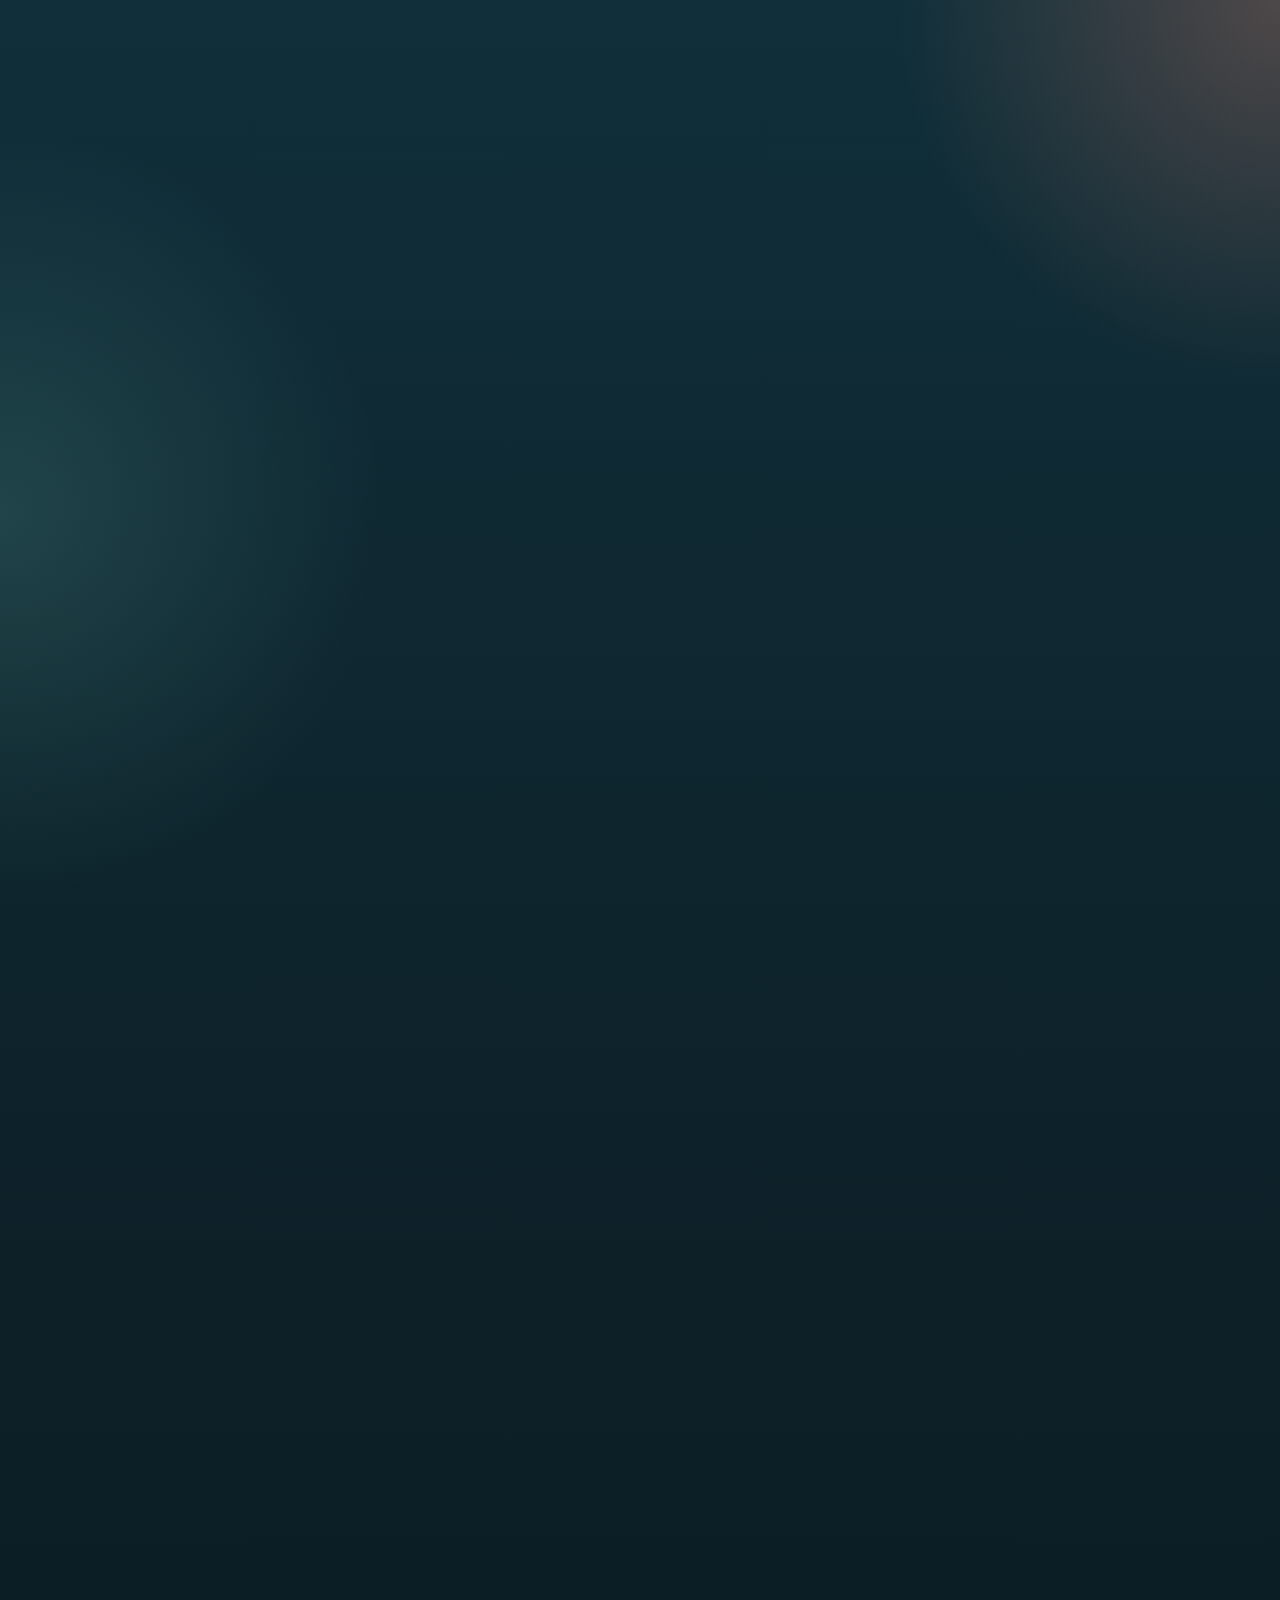
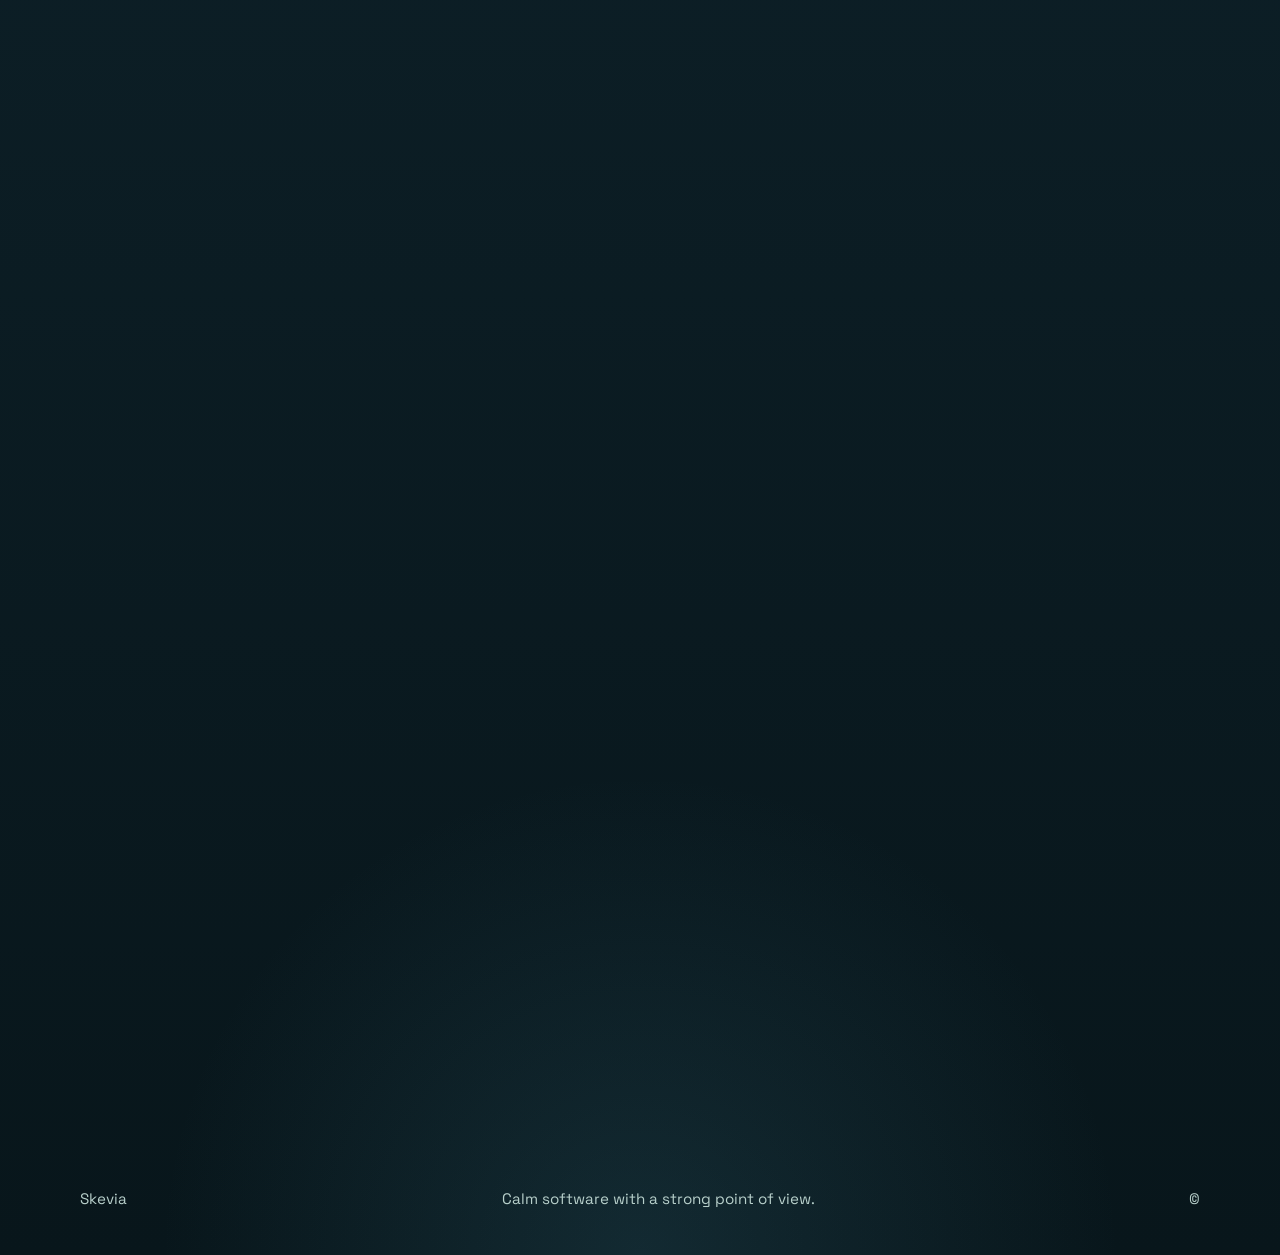
==== index.html @ 54e12106 "Add Nexus Shop section and under construction banner" ====
<!DOCTYPE html>
<html lang="en">
  <head>
    <meta charset="UTF-8" />
    <meta name="viewport" content="width=device-width, initial-scale=1.0" />
    <meta
      name="description"
      content="Skevia is building a calm, clear software family with a stronger editorial point of view."
    />
    <meta name="theme-color" content="#0f2a34" />
    <title>Skevia | Calm software with a strong point of view</title>
    <link rel="preconnect" href="https://fonts.googleapis.com" />
    <link rel="preconnect" href="https://fonts.gstatic.com" crossorigin />
    <link
      href="https://fonts.googleapis.com/css2?family=Fraunces:opsz,wght@9..144,500;9..144,700&family=IBM+Plex+Mono:wght@400;500;600&family=Space+Grotesk:wght@400;500;700&display=swap"
      rel="stylesheet"
    />
    <link rel="icon" href="company_logo.png" />
    <link rel="stylesheet" href="styles.css" />
  </head>
  <body>
    <main id="top">
      <section class="hero reveal">
        <div class="hero-copy">
          <p class="eyebrow">Clear tools. Memorable identity.</p>
          <h1>Less noise. More signal. Better software.</h1>
          <p class="hero-lead">
            Skevia is a compact family of products designed to feel calm,
            legible, and genuinely useful from the first minute.
          </p>

          <div class="hero-actions">
            <a class="button button-primary" href="#products"
              >Explore products</a
            >
            <a class="button button-secondary" href="#approach"
              >See the approach</a
            >
          </div>
        </div>

        <div class="hero-mark reveal" aria-hidden="true">
          <div class="under-construction-banner">
            <span class="construction-icon">⚠️</span>
            <p>Website Under Construction</p>
          </div>
          <div class="hero-tank">
            <img class="hero-tank-image" src="Fish Tank.jpg" alt="Aquarium tank" />
            <div class="tank-overlay">
              <span class="tank-bubble bubble-1"></span>
              <span class="tank-bubble bubble-2"></span>
              <span class="tank-bubble bubble-3"></span>
              <span class="tank-bubble bubble-4"></span>
              <span class="tank-bubble bubble-5"></span>
              <span class="tank-bubble bubble-6"></span>
              <span class="plant-sway plant-left"></span>
              <span class="plant-sway plant-right"></span>
            </div>
            <img class="hero-logo" src="company_logo-cutout.png" alt="Axolotl logo" />
          </div>
        </div>
      </section>

      <section class="section reveal" id="products">
        <div class="section-heading">
          <p class="eyebrow">Product family</p>
          <h2>Three products, presented simply.</h2>
          <p>
            Each one has a tight role inside the same system: help people work
            with less friction and more confidence.
          </p>
        </div>

        <div class="product-grid">
          <article class="product-card">
            <h3>Skevia Studios</h3>
            <p>
              Focused digital spaces for creative work, planning, and
              day-to-day momentum.
            </p>
          </article>

          <article class="product-card">
            <h3>Veks AI</h3>
            <p>
              An AI layer meant to feel useful, readable, and close to real
              workflows.
            </p>
          </article>

          <article class="product-card">
            <h3>Skevia Vault</h3>
            <p>
              A cleaner privacy and performance layer for the computer you
              already use.
            </p>
          </article>
        </div>
      </section>

      <section class="section reveal" id="nexus-shop">
        <div class="section-heading">
          <p class="eyebrow">Latest addition</p>
          <h2>Nexus Shop</h2>
          <p>
            The centralized marketplace and expansion hub for the entire Skevia ecosystem.
          </p>
        </div>

        <div class="nexus-shop-content">
          <div class="nexus-description">
            <p>
              The Nexus Shop provides users with a flexible, à la carte approach to software enhancement, offering a massive library of custom mods, AI plugins, and workspace templates. For users who haven't yet adopted the full Skevia Vault or Skevia Studios platforms, the Nexus Shop serves as the perfect entry point—allowing them to purchase individual, high-impact modifications to upgrade their existing operating systems or applications.
            </p>
            <p>
              Whether you are looking for a standalone system tweak to block background telemetry, a specialized Veks AI plugin designed to parse and organize lecture slides for open-note exams, or a pre-configured Studios workspace built specifically to track materials and manage blueprints for physical builds like sheds and retaining walls, the Nexus Shop has a tailored solution. By offering both official Skevia products and community-developed tools, the Nexus Shop empowers users to customize their digital environments exactly to their liking while fostering a thriving, creator-driven economy.
            </p>
          </div>

          <div class="nexus-features">
            <h3>Key Features</h3>
            <ul class="features-list">
              <li>
                <strong>Standalone Capabilities:</strong> Purchase and run individual system mods without needing the full Skevia Vault suite.
              </li>
              <li>
                <strong>Specialized Workspaces:</strong> Instantly download pre-configured, industry-specific templates for Skevia Studios to skip the setup phase.
              </li>
              <li>
                <strong>Veks AI Plugins:</strong> Expand your AI's capabilities with specialized data sets and tools targeted at specific tasks, from code auditing to material cost estimation.
              </li>
              <li>
                <strong>Creator Economy:</strong> A trusted, centralized platform where third-party developers and users can build, share, and monetize their own custom Skevia modifications.
              </li>
              <li>
                <strong>Seamless Integration:</strong> Every mod is guaranteed to work flawlessly across the broader Skevia ecosystem.
              </li>
            </ul>
          </div>
        </div>
      </section>

      <section class="section reveal" id="approach">
        <div class="approach-panel">
          <div>
            <p class="eyebrow">Approach</p>
            <h2>Built to feel calm at a glance.</h2>
            <p class="approach-lead">
              Skevia is aiming for software that reads clearly, looks
              intentional, and respects the person using it.
            </p>
          </div>

          <div class="principle-grid">
            <article class="principle-card">
              <h3>Readable first</h3>
              <p>
                Language, layout, and hierarchy should make sense before anyone
                has to learn a system.
              </p>
            </article>

            <article class="principle-card">
              <h3>Focused spaces</h3>
              <p>
                Each product should feel like a deliberate environment, not a
                generic dashboard.
              </p>
            </article>

            <article class="principle-card">
              <h3>Private by default</h3>
              <p>
                Trust, clarity, and control belong in the experience from the
                beginning.
              </p>
            </article>
          </div>
        </div>
      </section>
    </main>

    <footer class="site-footer">
      <p>Skevia</p>
      <p>Calm software with a strong point of view.</p>
      <p>&copy; <span data-year></span></p>
    </footer>

    <script src="script.js"></script>
  </body>
</html>
---- styles.css ----
:root {
  --bg: #0d2028;
  --surface: rgba(14, 40, 49, 0.78);
  --surface-strong: rgba(19, 52, 62, 0.96);
  --ink: #eef6f3;
  --muted: #b8d0cb;
  --accent: #ff8e72;
  --accent-deep: #e4634a;
  --moss: #7ad1bf;
  --line: rgba(189, 231, 224, 0.16);
  --shadow: 0 30px 70px rgba(3, 13, 17, 0.34);
  --display: "Fraunces", serif;
  --body: "Space Grotesk", sans-serif;
  --mono: "IBM Plex Mono", monospace;
  --radius-lg: 2rem;
  --radius-md: 1.5rem;
  --max-width: 1120px;
}

*,
*::before,
*::after {
  box-sizing: border-box;
}

html {
  scroll-behavior: smooth;
}

section[id] {
  scroll-margin-top: 7rem;
}

body {
  margin: 0;
  min-height: 100vh;
  color: var(--ink);
  font-family: var(--body);
  background:
    radial-gradient(circle at top right, rgba(255, 142, 114, 0.26), transparent 24rem),
    radial-gradient(circle at left 18%, rgba(122, 209, 191, 0.16), transparent 24rem),
    radial-gradient(circle at bottom, rgba(68, 133, 154, 0.18), transparent 30rem),
    linear-gradient(180deg, #102f3a 0%, var(--bg) 44%, #08161b 100%);
  overflow-x: hidden;
}

a {
  color: inherit;
  text-decoration: none;
}

img {
  display: block;
  max-width: 100%;
}

button,
input,
textarea,
select {
  font: inherit;
}

:focus-visible {
  outline: 2px solid var(--accent);
  outline-offset: 4px;
}

.hero,
.section,
.site-footer {
  width: min(calc(100% - 2rem), var(--max-width));
  margin-inline: auto;
}

.eyebrow {
  margin: 0 0 0.9rem;
  color: var(--accent-deep);
  font-family: var(--mono);
  font-size: 0.72rem;
  letter-spacing: 0.18em;
  text-transform: uppercase;
}

.button,
.product-card,
.principle-card {
  transition:
    transform 180ms ease,
    border-color 180ms ease,
    background-color 180ms ease,
    box-shadow 180ms ease,
    color 180ms ease;
}

.button {
  display: inline-flex;
  align-items: center;
  justify-content: center;
  min-height: 3rem;
  padding: 0.85rem 1.2rem;
  border-radius: 999px;
  border: 1px solid var(--line);
  font-weight: 700;
}

.button:hover,
.button:focus-visible,
.product-card:hover,
.product-card:focus-within,
.principle-card:hover,
.principle-card:focus-within {
  transform: translateY(-2px);
}

.button-primary {
  color: #fff6f2;
  border-color: transparent;
  background: linear-gradient(135deg, var(--accent), var(--accent-deep));
  box-shadow: 0 18px 38px rgba(228, 99, 74, 0.28);
}

.button-secondary {
  background: rgba(11, 29, 36, 0.5);
  color: var(--ink);
}

.hero {
  display: grid;
  grid-template-columns: minmax(0, 0.85fr) minmax(360px, 1.15fr);
  gap: 2rem;
  align-items: center;
  padding: 3.2rem 0 2.2rem;
}

.hero-copy h1,
.section-heading h2,
.approach-panel h2 {
  margin: 0;
  font-family: var(--display);
  font-weight: 700;
  line-height: 0.95;
  letter-spacing: -0.04em;
  text-wrap: balance;
}

.hero-copy h1 {
  max-width: 8ch;
  font-size: clamp(4.1rem, 11vw, 7.6rem);
}

.hero-lead,
.section-heading p,
.product-card p,
.principle-card p,
.approach-lead {
  margin: 1rem 0 0;
  color: var(--muted);
  line-height: 1.7;
}

.hero-actions {
  display: flex;
  flex-wrap: wrap;
  gap: 0.8rem;
  margin-top: 1.8rem;
}

.product-card,
.approach-panel,
.principle-card {
  position: relative;
  overflow: hidden;
  border: 1px solid rgba(189, 231, 224, 0.16);
  border-radius: var(--radius-lg);
  box-shadow: var(--shadow);
  backdrop-filter: blur(16px);
}

.hero-mark {
  position: relative;
  display: grid;
  place-items: center;
  min-height: 43rem;
  padding: 1rem 0.5rem;
}

.under-construction-banner {
  position: absolute;
  top: 1.5rem;
  left: 50%;
  transform: translateX(-50%);
  z-index: 10;
  display: flex;
  align-items: center;
  gap: 0.8rem;
  padding: 1rem 1.5rem;
  background: linear-gradient(135deg, rgba(255, 142, 114, 0.95), rgba(228, 99, 74, 0.95));
  border-radius: 999px;
  box-shadow: 0 8px 32px rgba(228, 99, 74, 0.4);
  border: 1px solid rgba(255, 200, 150, 0.4);
}

.construction-icon {
  font-size: 1.4rem;
  animation: pulse-bounce 2s ease-in-out infinite;
}

.under-construction-banner p {
  margin: 0;
  font-family: var(--display);
  font-size: 1rem;
  font-weight: 700;
  color: #fff6f2;
  letter-spacing: 0.02em;
}

@keyframes pulse-bounce {
  0%, 100% { transform: scale(1); }
  50% { transform: scale(1.1); }
}

.hero-mark::before {
  content: "";
  position: absolute;
  inset: 10% 10%;
  border-radius: 24%;
  background:
    radial-gradient(circle at 24% 24%, rgba(255, 171, 147, 0.24), transparent 20%),
    radial-gradient(circle at 74% 26%, rgba(122, 209, 191, 0.24), transparent 22%),
    radial-gradient(circle at 50% 74%, rgba(66, 141, 165, 0.2), transparent 30%);
  filter: blur(38px);
  opacity: 0.88;
}

.hero-tank {
  position: relative;
  isolation: isolate;
  width: min(100%, 38rem);
  aspect-ratio: 1;
  border-radius: 2.8rem;
  border: 1px solid rgba(255, 255, 255, 0.12);
  background: linear-gradient(180deg, rgba(255, 255, 255, 0.03), rgba(255, 255, 255, 0.005));
  box-shadow:
    inset 0 0 0 1px rgba(255, 255, 255, 0.08),
    inset 0 20px 28px rgba(255, 255, 255, 0.03),
    0 30px 76px rgba(0, 0, 0, 0.24);
  overflow: hidden;
}

.hero-tank::before {
  content: "";
  position: absolute;
  inset: 0.6rem;
  border-radius: 2.15rem;
  background: rgba(255, 255, 255, 0.045);
  box-shadow: inset 0 0 0 1px rgba(255, 255, 255, 0.08);
  z-index: 0;
}

.hero-tank::after {
  content: "";
  position: absolute;
  inset: 0;
  border-radius: inherit;
  background:
    linear-gradient(
      108deg,
      rgba(255, 255, 255, 0.12) 0%,
      rgba(255, 255, 255, 0.03) 7%,
      transparent 16%,
      transparent 66%,
      rgba(255, 255, 255, 0.03) 78%,
      transparent 88%
    );
  pointer-events: none;
  mix-blend-mode: screen;
  opacity: 0.45;
  z-index: 8;
}

.hero-tank-image {
  position: absolute;
  top: -8%;
  left: 0;
  width: 100%;
  height: 116%;
  object-fit: cover;
  object-position: center 20%;
  clip-path: inset(6% 0 6% 0);
  display: block;
  z-index: 1;
}

.tank-overlay {
  position: absolute;
  inset: 0;
  pointer-events: none;
  z-index: 2;
}

.tank-bubble {
  position: absolute;
  width: 0.64rem;
  aspect-ratio: 1;
  border-radius: 50%;
  background: rgba(255, 255, 255, 0.8);
  box-shadow: 0 0 14px rgba(255, 255, 255, 0.22);
  opacity: 0.9;
  filter: blur(0.35px);
  animation: bubble-rise var(--bubble-duration, 7.4s) linear infinite;
  animation-delay: var(--bubble-delay, 0s);
}

.tank-bubble::after {
  content: "";
  position: absolute;
  inset: 22%;
  border-radius: 50%;
  background: rgba(255, 255, 255, 0.6);
}

.bubble-1 { left: 12%; bottom: 18%; --bubble-duration: 8.1s; --bubble-delay: 0s; --bubble-drift: 0.9rem; }
.bubble-2 { left: 26%; bottom: 13%; --bubble-duration: 7.1s; --bubble-delay: 1.3s; --bubble-drift: -0.8rem; }
.bubble-3 { left: 42%; bottom: 17%; --bubble-duration: 6.4s; --bubble-delay: 2.1s; --bubble-drift: 0.7rem; }
.bubble-4 { left: 58%; bottom: 15%; --bubble-duration: 8.4s; --bubble-delay: 0.8s; --bubble-drift: -1rem; }
.bubble-5 { left: 72%; bottom: 20%; --bubble-duration: 7.8s; --bubble-delay: 1.7s; --bubble-drift: 1.2rem; }
.bubble-6 { left: 84%; bottom: 14%; --bubble-duration: 6.9s; --bubble-delay: 2.9s; --bubble-drift: -0.9rem; }

@keyframes bubble-rise {
  0% { transform: translate3d(0, 0, 0) scale(0.5); opacity: 0; }
  10% { opacity: 0.9; }
  80% { opacity: 0.9; }
  100% { transform: translate3d(var(--bubble-drift, 0.7rem), -18rem, 0) scale(1); opacity: 0; }
}

.plant-sway {
  position: absolute;
  bottom: 8%;
  width: 20%;
  height: 42%;
  background: radial-gradient(circle at 50% 12%, rgba(255,255,255,0.18), transparent 32%);
  filter: blur(8px);
  mix-blend-mode: screen;
  opacity: 0.24;
  animation: plant-sway 5.4s ease-in-out infinite alternate;
}

.plant-left { left: 6%; }
.plant-right { right: 8%; }

@keyframes plant-sway {
  0% { transform: translateX(0) scaleX(1); }
  50% { transform: translateX(0.35rem) scaleX(1.02); }
  100% { transform: translateX(-0.35rem) scaleX(0.98); }
}

.hero-logo {
  position: absolute;
  z-index: 5;
  left: 50%;
  top: 54%;
  width: clamp(11rem, 18vw, 16rem);
  aspect-ratio: 1;
  object-fit: contain;
  transform: translate(-50%, -50%) rotate(-5deg);
  filter:
    drop-shadow(0 18px 34px rgba(2, 12, 17, 0.46))
    drop-shadow(0 0 30px rgba(255, 142, 114, 0.16));
  animation: axolotl-float 6.8s ease-in-out infinite;
}

.tank-lid {
  position: absolute;
  top: 0.9rem;
  left: 3.2rem;
  right: 3.2rem;
  height: 1.5rem;
  border-radius: 1rem 1rem 0.7rem 0.7rem;
  background: linear-gradient(180deg, rgba(43, 76, 86, 0.98), rgba(18, 34, 43, 0.98));
  box-shadow:
    inset 0 1px 0 rgba(255, 255, 255, 0.08),
    0 10px 18px rgba(0, 0, 0, 0.24);
  z-index: 7;
}

.tank-lid::before {
  content: "";
  position: absolute;
  inset: 0.32rem 1.1rem;
  border-radius: 999px;
  background: repeating-linear-gradient(
    90deg,
    rgba(255, 255, 255, 0.06) 0 8px,
    transparent 8px 16px
  );
  opacity: 0.64;
}

.tank-lid::after {
  content: "";
  position: absolute;
  left: 50%;
  top: 0.34rem;
  width: 5rem;
  height: 0.34rem;
  transform: translateX(-50%);
  border-radius: 999px;
  background: rgba(172, 223, 233, 0.18);
}

.tank-lightbar {
  position: absolute;
  top: 3.35rem;
  left: 3.9rem;
  right: 3.9rem;
  height: 0.76rem;
  border-radius: 999px;
  background: linear-gradient(
    90deg,
    rgba(255, 255, 255, 0.22),
    rgba(229, 250, 252, 0.82),
    rgba(255, 255, 255, 0.22)
  );
  box-shadow:
    0 0 18px rgba(194, 243, 248, 0.24),
    0 0 42px rgba(130, 209, 224, 0.12);
  z-index: 6;
  animation: light-pulse 6s ease-in-out infinite;
}

.tank-water {
  position: absolute;
  inset: 4.7rem 1.2rem 1.2rem;
  border-radius: 1.9rem 1.9rem 2.2rem 2.2rem;
  background:
    linear-gradient(
      180deg,
      rgba(27, 84, 100, 0.82) 0%,
      rgba(13, 45, 55, 0.88) 45%,
      rgba(7, 22, 29, 0.97) 100%
    ),
    url('Fish Tank.jpg') no-repeat center/cover;
  border: 1px solid rgba(188, 238, 235, 0.14);
  box-shadow:
    inset 0 1px 0 rgba(255, 255, 255, 0.08),
    inset 0 -20px 40px rgba(3, 9, 12, 0.28);
  overflow: hidden;
  isolation: isolate;
}

.tank-water::before {
  content: "";
  position: absolute;
  inset: -16%;
  background:
    radial-gradient(circle at 25% 22%, rgba(255, 255, 255, 0.16), transparent 18%),
    radial-gradient(circle at 68% 24%, rgba(122, 209, 191, 0.14), transparent 22%),
    repeating-linear-gradient(
      115deg,
      transparent 0 22px,
      rgba(255, 255, 255, 0.06) 22px 30px,
      transparent 30px 56px
    );
  mix-blend-mode: screen;
  opacity: 0.28;
  animation: tank-caustics 15s linear infinite;
  z-index: 1;
}

.tank-water::after {
  content: "";
  position: absolute;
  inset: 0;
  background:
    linear-gradient(
      106deg,
      rgba(255, 255, 255, 0.18) 0 7%,
      transparent 12% 32%,
      rgba(255, 255, 255, 0.08) 37%,
      transparent 42% 100%
    ),
    linear-gradient(
      180deg,
      rgba(255, 255, 255, 0.12),
      transparent 14%,
      transparent 72%,
      rgba(255, 255, 255, 0.06)
    );
  pointer-events: none;
  z-index: 8;
}

.tank-surface {
  position: absolute;
  top: 2.55rem;
  left: 1.4rem;
  right: 1.4rem;
  height: 0.55rem;
  border-radius: 999px;
  background: linear-gradient(
    90deg,
    rgba(255, 255, 255, 0.18),
    rgba(218, 251, 255, 0.6),
    rgba(255, 255, 255, 0.18)
  );
  box-shadow: 0 0 14px rgba(173, 238, 245, 0.18);
  opacity: 0.92;
  z-index: 6;
  animation: surface-breathe 4.8s ease-in-out infinite;
}

.tank-filter {
  position: absolute;
  top: 1.55rem;
  right: 1.25rem;
  width: 1.6rem;
  height: 12rem;
  border-radius: 1rem;
  background: linear-gradient(180deg, rgba(44, 78, 88, 0.9), rgba(14, 28, 36, 0.95));
  box-shadow:
    inset 0 1px 0 rgba(255, 255, 255, 0.06),
    0 10px 24px rgba(2, 10, 14, 0.22);
  z-index: 4;
}

.tank-filter::before {
  content: "";
  position: absolute;
  top: 1rem;
  right: 1.24rem;
  width: 2.35rem;
  height: 0.5rem;
  border-radius: 999px;
  background: rgba(151, 229, 235, 0.16);
  box-shadow: 0 0 12px rgba(151, 229, 235, 0.12);
}

.tank-filter::after {
  content: "";
  position: absolute;
  bottom: 1.2rem;
  left: 50%;
  width: 0.44rem;
  height: 3.5rem;
  transform: translateX(-50%);
  border-radius: 999px;
  background: linear-gradient(180deg, rgba(61, 111, 122, 0.9), rgba(23, 50, 59, 0.95));
}

.tank-heater {
  position: absolute;
  top: 3rem;
  left: 1.35rem;
  width: 0.8rem;
  height: 10.4rem;
  border-radius: 999px;
  background: linear-gradient(180deg, rgba(84, 104, 114, 0.92), rgba(22, 37, 43, 0.96));
  box-shadow: inset 0 1px 0 rgba(255, 255, 255, 0.08);
  z-index: 4;
}

.tank-heater::before {
  content: "";
  position: absolute;
  top: 0.75rem;
  left: 50%;
  width: 0.28rem;
  height: 1rem;
  transform: translateX(-50%);
  border-radius: 999px;
  background: rgba(255, 118, 88, 0.9);
  box-shadow: 0 0 10px rgba(255, 118, 88, 0.45);
}

.tank-heater::after {
  content: "";
  position: absolute;
  top: -0.55rem;
  left: 50%;
  width: 1.4rem;
  height: 0.4rem;
  transform: translateX(-50%);
  border-radius: 999px;
  background: rgba(191, 235, 240, 0.16);
}

.tank-beam {
  position: absolute;
  top: -8%;
  bottom: 22%;
  width: 18%;
  background: linear-gradient(
    180deg,
    rgba(208, 247, 250, 0.28),
    rgba(120, 203, 221, 0.08) 42%,
    rgba(29, 95, 112, 0) 100%
  );
  transform: skewX(-18deg);
  filter: blur(1px);
  opacity: 0.24;
  z-index: 1;
  animation: beam-drift 10s ease-in-out infinite;
}

.tank-beam-1 {
  left: 7%;
  animation-duration: 11s;
}

.tank-beam-2 {
  left: 32%;
  width: 22%;
  animation-duration: 9.4s;
  animation-delay: 1.2s;
}

.tank-beam-3 {
  right: 10%;
  animation-duration: 12s;
  animation-delay: 0.6s;
}

.tank-particle {
  position: absolute;
  z-index: 2;
  width: 0.4rem;
  aspect-ratio: 1;
  border-radius: 50%;
  background: radial-gradient(
    circle at 35% 35%,
    rgba(240, 255, 255, 0.65),
    rgba(255, 255, 255, 0) 62%
  );
  opacity: 0.55;
  animation: particle-drift 9s ease-in-out infinite;
}

.particle-1 {
  left: 14%;
  top: 18%;
  width: 0.34rem;
  animation-duration: 8.2s;
}

.particle-2 {
  left: 22%;
  top: 48%;
  width: 0.6rem;
  animation-duration: 10.6s;
  animation-delay: 0.8s;
}

.particle-3 {
  left: 68%;
  top: 28%;
  width: 0.44rem;
  animation-duration: 7.8s;
  animation-delay: 1.4s;
}

.particle-4 {
  left: 80%;
  top: 56%;
  width: 0.52rem;
  animation-duration: 9.8s;
  animation-delay: 2.2s;
}

.particle-5 {
  left: 38%;
  top: 22%;
  width: 0.28rem;
  animation-duration: 8.6s;
  animation-delay: 1.1s;
}

.particle-6 {
  left: 56%;
  top: 44%;
  width: 0.36rem;
  animation-duration: 11.2s;
  animation-delay: 2.6s;
}

.hero-logo {
  position: absolute;
  z-index: 5;
  left: 50%;
  top: 27%;
  width: clamp(17rem, 32vw, 24rem);
  aspect-ratio: 1;
  object-fit: contain;
  transform: translateX(-50%) rotate(-5deg);
  filter:
    drop-shadow(0 18px 34px rgba(2, 12, 17, 0.46))
    drop-shadow(0 0 30px rgba(255, 142, 114, 0.16));
  animation: axolotl-float 6.8s ease-in-out infinite;
}

.tank-bubble {
  position: absolute;
  bottom: 5.6rem;
  z-index: 3;
  width: 0.9rem;
  aspect-ratio: 1;
  border-radius: 50%;
  border: 1px solid rgba(212, 245, 255, 0.35);
  background: radial-gradient(circle at 30% 30%, rgba(255, 255, 255, 0.55), rgba(255, 255, 255, 0) 58%);
  box-shadow: inset 0 0 12px rgba(255, 255, 255, 0.08);
  opacity: 0;
  animation: bubble-rise 7s linear infinite;
}

.bubble-1 {
  left: 13%;
  --bubble-drift: 1rem;
  --bubble-rise: 17rem;
  --bubble-start: 0.55;
  --bubble-end: 1.1;
  animation-duration: 7.2s;
}

.bubble-2 {
  left: 24%;
  --bubble-drift: -0.8rem;
  --bubble-rise: 14rem;
  --bubble-start: 0.45;
  --bubble-end: 0.95;
  animation-duration: 6.4s;
  animation-delay: 1.8s;
}

.bubble-3 {
  left: 38%;
  width: 0.72rem;
  --bubble-drift: 0.7rem;
  --bubble-rise: 12rem;
  --bubble-start: 0.42;
  --bubble-end: 0.92;
  animation-duration: 6.2s;
  animation-delay: 0.4s;
}

.bubble-4 {
  left: 68%;
  --bubble-drift: 1rem;
  --bubble-rise: 19rem;
  --bubble-start: 0.6;
  --bubble-end: 1.16;
  animation-duration: 7.8s;
  animation-delay: 0.8s;
}

.bubble-5 {
  left: 77%;
  --bubble-drift: -1.1rem;
  --bubble-rise: 15rem;
  --bubble-start: 0.42;
  --bubble-end: 0.9;
  animation-duration: 6.8s;
  animation-delay: 2.7s;
}

.bubble-6 {
  left: 86%;
  width: 0.7rem;
  --bubble-drift: 0.8rem;
  --bubble-rise: 13rem;
  --bubble-start: 0.38;
  --bubble-end: 0.86;
  animation-duration: 5.8s;
  animation-delay: 1.4s;
}

.tank-plant {
  position: absolute;
  bottom: 5rem;
  z-index: 4;
  width: 5.8rem;
  height: 9rem;
}

.tank-plant-left {
  left: 1.8rem;
}

.tank-plant-mid {
  left: 50%;
  width: 5.1rem;
  height: 7.2rem;
  transform: translateX(-50%);
  opacity: 0.82;
}

.tank-plant-right {
  right: 1.7rem;
  transform: scaleX(-1);
}

.tank-plant span {
  position: absolute;
  bottom: 0;
  width: 0.85rem;
  border-radius: 999px 999px 0 999px;
  background: linear-gradient(180deg, rgba(122, 209, 191, 0.9), rgba(15, 56, 64, 0.2));
  box-shadow: 0 8px 14px rgba(5, 15, 18, 0.16);
  transform-origin: center bottom;
  animation: kelp-sway var(--duration, 5.8s) ease-in-out infinite;
}

.tank-plant span:nth-child(1) {
  left: 0.25rem;
  height: 54%;
  --kelp-start: -14deg;
  --kelp-mid: 8deg;
  --duration: 5.2s;
}

.tank-plant span:nth-child(2) {
  left: 1.55rem;
  height: 100%;
  --kelp-start: -8deg;
  --kelp-mid: 12deg;
  --duration: 6.2s;
  animation-delay: 0.8s;
}

.tank-plant span:nth-child(3) {
  left: 2.9rem;
  height: 72%;
  --kelp-start: -16deg;
  --kelp-mid: 6deg;
  --duration: 4.8s;
  animation-delay: 1.4s;
}

.tank-plant span:nth-child(4) {
  left: 4.1rem;
  height: 88%;
  --kelp-start: -10deg;
  --kelp-mid: 10deg;
  --duration: 5.6s;
  animation-delay: 0.5s;
}

.tank-rock {
  position: absolute;
  bottom: 4.5rem;
  z-index: 3;
  background:
    radial-gradient(circle at 26% 32%, rgba(255, 255, 255, 0.1), transparent 18%),
    linear-gradient(180deg, rgba(111, 128, 136, 0.84), rgba(49, 62, 69, 0.96));
  box-shadow:
    inset 0 10px 16px rgba(255, 255, 255, 0.05),
    0 16px 18px rgba(3, 10, 14, 0.18);
}

.tank-rock::before {
  content: "";
  position: absolute;
  inset: auto 14% 18% 14%;
  height: 24%;
  background:
    radial-gradient(circle at 10% 50%, rgba(255, 255, 255, 0.18) 0 12%, transparent 14%),
    radial-gradient(circle at 38% 42%, rgba(255, 255, 255, 0.12) 0 10%, transparent 12%),
    radial-gradient(circle at 72% 50%, rgba(255, 255, 255, 0.14) 0 12%, transparent 14%);
  opacity: 0.45;
}

.tank-rock-left {
  left: 4.8rem;
  width: 5.5rem;
  height: 3.5rem;
  border-radius: 42% 58% 36% 64% / 52% 45% 55% 48%;
}

.tank-rock-center {
  left: 50%;
  width: 6.3rem;
  height: 4rem;
  border-radius: 44% 56% 42% 58% / 48% 46% 54% 52%;
  transform: translateX(-50%);
}

.tank-rock-right {
  right: 5rem;
  width: 5rem;
  height: 3.2rem;
  border-radius: 56% 44% 58% 42% / 48% 52% 48% 52%;
}

.tank-sand {
  position: absolute;
  left: 0;
  right: 0;
  bottom: 0;
  height: 7.5rem;
  background:
    radial-gradient(circle at 12% 34%, rgba(255, 213, 181, 0.14) 0 5%, transparent 5.6%),
    radial-gradient(circle at 24% 52%, rgba(255, 213, 181, 0.12) 0 4.2%, transparent 4.8%),
    radial-gradient(circle at 44% 28%, rgba(255, 213, 181, 0.14) 0 4.4%, transparent 5%),
    radial-gradient(circle at 62% 50%, rgba(255, 213, 181, 0.12) 0 4.2%, transparent 4.8%),
    radial-gradient(circle at 82% 30%, rgba(255, 213, 181, 0.14) 0 4.8%, transparent 5.4%),
    linear-gradient(180deg, rgba(134, 95, 68, 0.74), rgba(77, 53, 39, 0.96) 42%, rgba(42, 28, 22, 0.98) 100%);
  border-top: 1px solid rgba(255, 220, 196, 0.08);
  border-radius: 42% 42% 0 0 / 24% 24% 0 0;
  z-index: 2;
}

.tank-sand::before {
  content: "";
  position: absolute;
  inset: 0;
  background:
    radial-gradient(circle at 14% 42%, rgba(255, 240, 231, 0.14) 0 1.4%, transparent 1.8%),
    radial-gradient(circle at 21% 62%, rgba(255, 240, 231, 0.1) 0 1.2%, transparent 1.6%),
    radial-gradient(circle at 36% 48%, rgba(255, 240, 231, 0.14) 0 1.3%, transparent 1.7%),
    radial-gradient(circle at 53% 58%, rgba(255, 240, 231, 0.12) 0 1.1%, transparent 1.5%),
    radial-gradient(circle at 74% 44%, rgba(255, 240, 231, 0.16) 0 1.3%, transparent 1.8%),
    radial-gradient(circle at 86% 54%, rgba(255, 240, 231, 0.12) 0 1.1%, transparent 1.5%);
  opacity: 0.68;
}

.tank-sand::after {
  content: "";
  position: absolute;
  left: 0;
  right: 0;
  top: 0;
  height: 1rem;
  background: linear-gradient(180deg, rgba(255, 233, 214, 0.08), transparent);
  opacity: 0.6;
}

.section {
  padding: 2.4rem 0 3rem;
}

.section-heading {
  display: grid;
  gap: 0.35rem;
  margin-bottom: 1.5rem;
}

.section-heading h2,
.approach-panel h2 {
  font-size: clamp(2.6rem, 6vw, 4.8rem);
}

.product-grid,
.principle-grid {
  display: grid;
  grid-template-columns: repeat(3, minmax(0, 1fr));
  gap: 1rem;
}

.product-card {
  min-height: 13.5rem;
  padding: 1.35rem;
  background:
    linear-gradient(180deg, rgba(26, 64, 76, 0.88), rgba(12, 33, 40, 0.9)),
    var(--surface);
}

.product-card:nth-child(2) {
  background:
    linear-gradient(180deg, rgba(51, 91, 87, 0.92), rgba(16, 38, 41, 0.9)),
    var(--surface);
}

.product-card:nth-child(3) {
  background:
    linear-gradient(180deg, rgba(35, 52, 79, 0.9), rgba(16, 34, 46, 0.92)),
    var(--surface);
}

.product-card h3,
.principle-card h3 {
  margin: 0;
  font-size: 1.24rem;
}

.approach-panel {
  padding: 1.4rem;
  background:
    radial-gradient(circle at top right, rgba(255, 142, 114, 0.18), transparent 18rem),
    linear-gradient(180deg, rgba(17, 46, 55, 0.92), rgba(10, 29, 37, 0.95));
}

.approach-lead {
  max-width: 42rem;
}

.principle-grid {
  margin-top: 1.2rem;
}

.principle-card {
  min-height: 11.5rem;
  padding: 1.2rem;
  background: rgba(9, 26, 32, 0.62);
}

.principle-card:first-child {
  border-top-left-radius: 2.3rem;
}

.principle-card:last-child {
  border-bottom-right-radius: 2.3rem;
}

.nexus-shop-content {
  display: grid;
  grid-template-columns: 1fr 1fr;
  gap: 2.5rem;
  align-items: start;
}

.nexus-description {
  background:
    radial-gradient(circle at top left, rgba(122, 209, 191, 0.12), transparent 15rem),
    linear-gradient(135deg, rgba(26, 64, 76, 0.88), rgba(12, 33, 40, 0.9)),
    var(--surface);
  border: 1px solid rgba(189, 231, 224, 0.16);
  border-radius: var(--radius-lg);
  box-shadow: var(--shadow);
  backdrop-filter: blur(16px);
  padding: 1.8rem;
}

.nexus-description p {
  margin: 0 0 1.2rem;
  color: var(--muted);
  line-height: 1.8;
  font-size: 0.95rem;
}

.nexus-description p:last-child {
  margin-bottom: 0;
}

.nexus-features {
  background:
    radial-gradient(circle at bottom right, rgba(255, 142, 114, 0.12), transparent 15rem),
    linear-gradient(135deg, rgba(35, 52, 79, 0.88), rgba(16, 34, 46, 0.92)),
    var(--surface);
  border: 1px solid rgba(189, 231, 224, 0.16);
  border-radius: var(--radius-lg);
  box-shadow: var(--shadow);
  backdrop-filter: blur(16px);
  padding: 1.8rem;
}

.nexus-features h3 {
  margin: 0 0 1.2rem;
  font-family: var(--display);
  font-size: 1.24rem;
  font-weight: 700;
}

.features-list {
  list-style: none;
  margin: 0;
  padding: 0;
  display: flex;
  flex-direction: column;
  gap: 1rem;
}

.features-list li {
  color: var(--muted);
  line-height: 1.7;
  font-size: 0.9rem;
  padding-left: 1.5rem;
  position: relative;
}

.features-list li::before {
  content: "→";
  position: absolute;
  left: 0;
  color: var(--accent);
  font-weight: 700;
}

.features-list strong {
  color: var(--ink);
  font-weight: 600;
}

.site-footer {
  display: flex;
  justify-content: space-between;
  gap: 1rem;
  padding: 0 0 2rem;
  color: var(--muted);
  font-size: 0.95rem;
}

.reveal {
  opacity: 0;
  transform: translateY(24px);
  transition:
    opacity 650ms ease,
    transform 650ms ease;
}

.reveal.is-visible {
  opacity: 1;
  transform: translateY(0);
}

@keyframes axolotl-float {
  0%,
  100% {
    transform: translateX(-50%) translateY(0) rotate(-5deg);
  }

  50% {
    transform: translateX(-50%) translateY(-14px) rotate(2deg);
  }
}

@keyframes tank-sway {
  0%,
  100% {
    transform: translate(0, 0) scale(1);
  }

  40% {
    transform: translate(0.2rem, -0.15rem) scale(1.005);
  }

  80% {
    transform: translate(-0.2rem, 0.15rem) scale(1.003);
  }
}

@keyframes tank-caustics {
  0% {
    transform: translate3d(-6%, 0, 0) rotate(0deg);
  }

  50% {
    transform: translate3d(6%, -2%, 0) rotate(4deg);
  }

  100% {
    transform: translate3d(-6%, 0, 0) rotate(0deg);
  }
}

@keyframes light-pulse {
  0%,
  100% {
    opacity: 0.88;
    box-shadow:
      0 0 18px rgba(194, 243, 248, 0.24),
      0 0 42px rgba(130, 209, 224, 0.12);
  }

  50% {
    opacity: 1;
    box-shadow:
      0 0 22px rgba(214, 250, 252, 0.32),
      0 0 52px rgba(130, 209, 224, 0.18);
  }
}

@keyframes surface-breathe {
  0%,
  100% {
    transform: scaleX(1) translateY(0);
    opacity: 0.84;
  }

  50% {
    transform: scaleX(1.04) translateY(2px);
    opacity: 1;
  }
}

@keyframes bubble-rise {
  0% {
    transform: translate3d(0, 0, 0) scale(var(--bubble-start));
    opacity: 0;
  }

  16% {
    opacity: 0.65;
  }

  100% {
    transform: translate3d(
        var(--bubble-drift),
        calc(var(--bubble-rise) * -1),
        0
      )
      scale(var(--bubble-end));
    opacity: 0;
  }
}

@keyframes beam-drift {
  0%,
  100% {
    transform: skewX(-18deg) translateX(0);
  }

  50% {
    transform: skewX(-14deg) translateX(8px);
  }
}

@keyframes particle-drift {
  0%,
  100% {
    transform: translate3d(0, 0, 0) scale(1);
    opacity: 0.3;
  }

  50% {
    transform: translate3d(0.5rem, -0.9rem, 0) scale(1.16);
    opacity: 0.72;
  }
}

@keyframes kelp-sway {
  0%,
  100% {
    transform: rotate(var(--kelp-start));
  }

  50% {
    transform: rotate(var(--kelp-mid));
  }
}

@media (max-width: 980px) {
  .hero,
  .product-grid,
  .principle-grid,
  .nexus-shop-content {
    grid-template-columns: 1fr;
  }
}

@media (max-width: 640px) {
  .hero {
    padding-top: 2.4rem;
  }

  .hero-copy h1 {
    font-size: clamp(3.3rem, 19vw, 5.4rem);
  }

  .hero-mark {
    min-height: 34rem;
  }

  .hero-tank {
    width: min(100%, 30rem);
  }

  .tank-lid {
    left: 2.1rem;
    right: 2.1rem;
  }

  .tank-lightbar {
    top: 3.05rem;
    left: 2.6rem;
    right: 2.6rem;
  }

  .tank-water {
    inset: 4.3rem 0.9rem 0.9rem;
  }

  .tank-surface {
    left: 1rem;
    right: 1rem;
  }

  .hero-logo {
    width: min(100%, 20rem);
    top: 28%;
  }

  .tank-plant {
    width: 4.8rem;
    height: 7rem;
    bottom: 4.5rem;
  }

  .tank-plant-left {
    left: 1rem;
  }

  .tank-plant-mid {
    width: 4.2rem;
    height: 5.8rem;
  }

  .tank-plant-right {
    right: 1rem;
  }

  .tank-rock-left {
    left: 3.2rem;
  }

  .tank-rock-right {
    right: 3.5rem;
  }

  .tank-filter {
    height: 9.8rem;
  }

  .tank-heater {
    height: 8.5rem;
  }

  .tank-sand {
    height: 6rem;
  }

  .section {
    padding: 2rem 0 2.6rem;
  }

  .site-footer {
    flex-direction: column;
  }
}

@media (prefers-reduced-motion: reduce) {
  html {
    scroll-behavior: auto;
  }

  *,
  *::before,
  *::after {
    animation-duration: 0.01ms !important;
    animation-iteration-count: 1 !important;
    transition-duration: 0.01ms !important;
  }
}
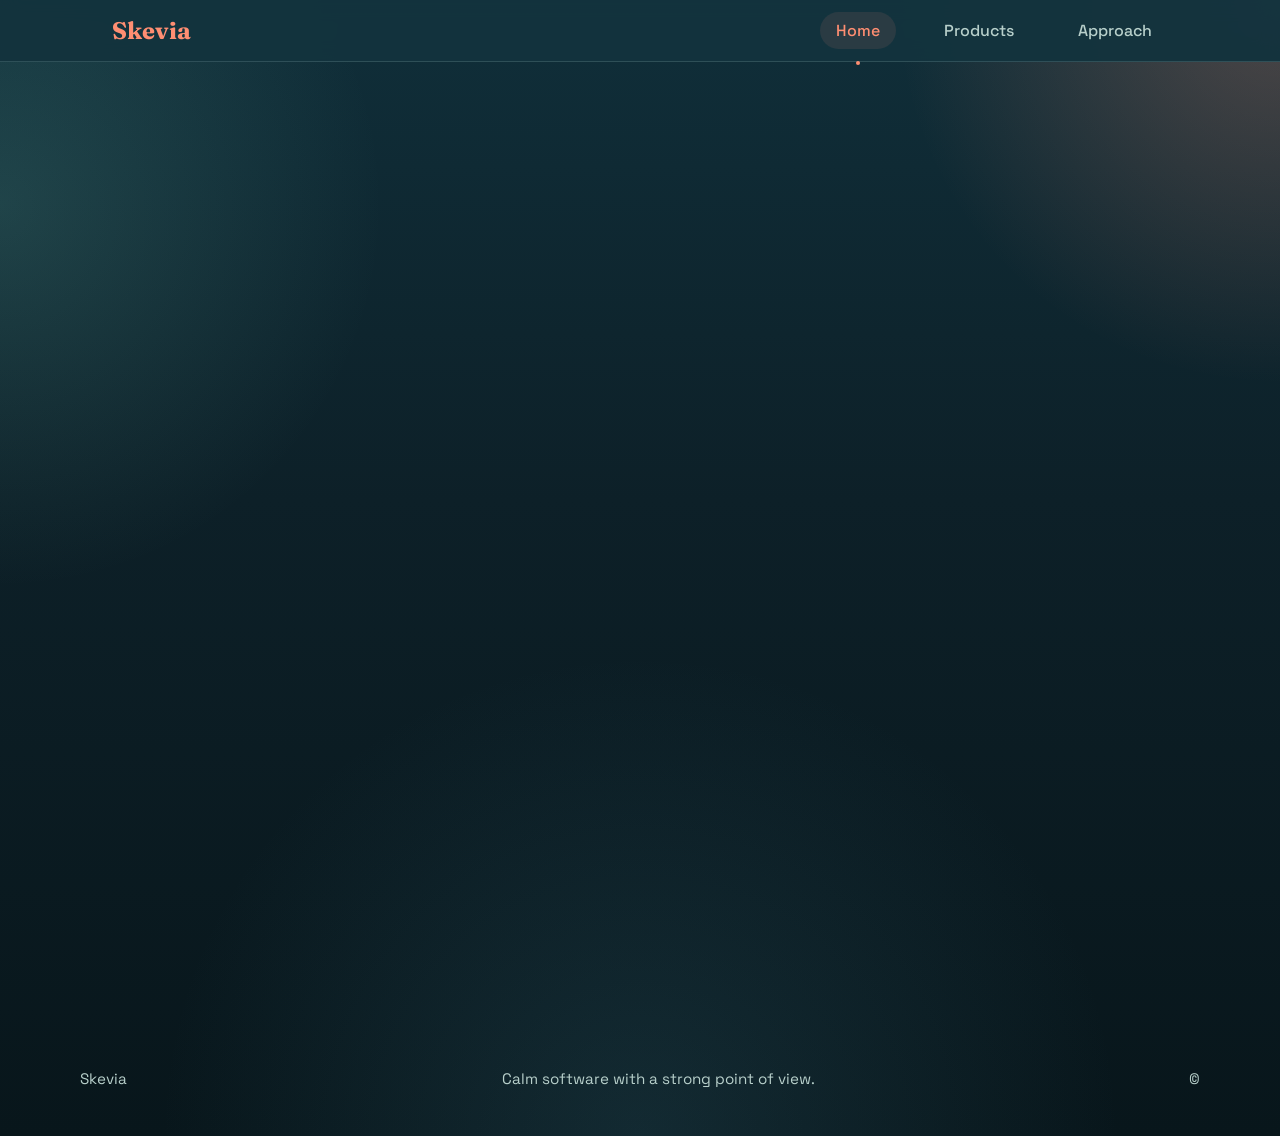
==== commit 73869386: "Add multi-page navigation and fix top-of-page layout" ====
--- a/index.html
+++ b/index.html
@@ -19,6 +19,17 @@
     <link rel="stylesheet" href="styles.css" />
   </head>
   <body>
+    <nav class="main-nav">
+      <div class="nav-container">
+        <a href="index.html" class="nav-logo">Skevia</a>
+        <ul class="nav-tabs">
+          <li><a href="index.html" class="nav-link active">Home</a></li>
+          <li><a href="products.html" class="nav-link">Products</a></li>
+          <li><a href="approach.html" class="nav-link">Approach</a></li>
+        </ul>
+      </div>
+    </nav>
+
     <main id="top">
       <section class="hero reveal">
         <div class="hero-copy">
@@ -30,10 +41,10 @@
           </p>
 
           <div class="hero-actions">
-            <a class="button button-primary" href="#products"
+            <a class="button button-primary" href="products.html"
               >Explore products</a
             >
-            <a class="button button-secondary" href="#approach"
+            <a class="button button-secondary" href="approach.html"
               >See the approach</a
             >
           </div>
@@ -60,124 +71,6 @@
           </div>
         </div>
       </section>
-
-      <section class="section reveal" id="products">
-        <div class="section-heading">
-          <p class="eyebrow">Product family</p>
-          <h2>Three products, presented simply.</h2>
-          <p>
-            Each one has a tight role inside the same system: help people work
-            with less friction and more confidence.
-          </p>
-        </div>
-
-        <div class="product-grid">
-          <article class="product-card">
-            <h3>Skevia Studios</h3>
-            <p>
-              Focused digital spaces for creative work, planning, and
-              day-to-day momentum.
-            </p>
-          </article>
-
-          <article class="product-card">
-            <h3>Veks AI</h3>
-            <p>
-              An AI layer meant to feel useful, readable, and close to real
-              workflows.
-            </p>
-          </article>
-
-          <article class="product-card">
-            <h3>Skevia Vault</h3>
-            <p>
-              A cleaner privacy and performance layer for the computer you
-              already use.
-            </p>
-          </article>
-        </div>
-      </section>
-
-      <section class="section reveal" id="nexus-shop">
-        <div class="section-heading">
-          <p class="eyebrow">Latest addition</p>
-          <h2>Nexus Shop</h2>
-          <p>
-            The centralized marketplace and expansion hub for the entire Skevia ecosystem.
-          </p>
-        </div>
-
-        <div class="nexus-shop-content">
-          <div class="nexus-description">
-            <p>
-              The Nexus Shop provides users with a flexible, à la carte approach to software enhancement, offering a massive library of custom mods, AI plugins, and workspace templates. For users who haven't yet adopted the full Skevia Vault or Skevia Studios platforms, the Nexus Shop serves as the perfect entry point—allowing them to purchase individual, high-impact modifications to upgrade their existing operating systems or applications.
-            </p>
-            <p>
-              Whether you are looking for a standalone system tweak to block background telemetry, a specialized Veks AI plugin designed to parse and organize lecture slides for open-note exams, or a pre-configured Studios workspace built specifically to track materials and manage blueprints for physical builds like sheds and retaining walls, the Nexus Shop has a tailored solution. By offering both official Skevia products and community-developed tools, the Nexus Shop empowers users to customize their digital environments exactly to their liking while fostering a thriving, creator-driven economy.
-            </p>
-          </div>
-
-          <div class="nexus-features">
-            <h3>Key Features</h3>
-            <ul class="features-list">
-              <li>
-                <strong>Standalone Capabilities:</strong> Purchase and run individual system mods without needing the full Skevia Vault suite.
-              </li>
-              <li>
-                <strong>Specialized Workspaces:</strong> Instantly download pre-configured, industry-specific templates for Skevia Studios to skip the setup phase.
-              </li>
-              <li>
-                <strong>Veks AI Plugins:</strong> Expand your AI's capabilities with specialized data sets and tools targeted at specific tasks, from code auditing to material cost estimation.
-              </li>
-              <li>
-                <strong>Creator Economy:</strong> A trusted, centralized platform where third-party developers and users can build, share, and monetize their own custom Skevia modifications.
-              </li>
-              <li>
-                <strong>Seamless Integration:</strong> Every mod is guaranteed to work flawlessly across the broader Skevia ecosystem.
-              </li>
-            </ul>
-          </div>
-        </div>
-      </section>
-
-      <section class="section reveal" id="approach">
-        <div class="approach-panel">
-          <div>
-            <p class="eyebrow">Approach</p>
-            <h2>Built to feel calm at a glance.</h2>
-            <p class="approach-lead">
-              Skevia is aiming for software that reads clearly, looks
-              intentional, and respects the person using it.
-            </p>
-          </div>
-
-          <div class="principle-grid">
-            <article class="principle-card">
-              <h3>Readable first</h3>
-              <p>
-                Language, layout, and hierarchy should make sense before anyone
-                has to learn a system.
-              </p>
-            </article>
-
-            <article class="principle-card">
-              <h3>Focused spaces</h3>
-              <p>
-                Each product should feel like a deliberate environment, not a
-                generic dashboard.
-              </p>
-            </article>
-
-            <article class="principle-card">
-              <h3>Private by default</h3>
-              <p>
-                Trust, clarity, and control belong in the experience from the
-                beginning.
-              </p>
-            </article>
-          </div>
-        </div>
-      </section>
     </main>
 
     <footer class="site-footer">
--- a/styles.css
+++ b/styles.css
@@ -25,15 +25,17 @@
 
 html {
   scroll-behavior: smooth;
+  scroll-padding-top: 6rem;
 }
 
 section[id] {
-  scroll-margin-top: 7rem;
+  scroll-margin-top: 7.5rem;
 }
 
 body {
   margin: 0;
   min-height: 100vh;
+  padding-top: 6rem;
   color: var(--ink);
   font-family: var(--body);
   background:
@@ -47,6 +49,84 @@
 a {
   color: inherit;
   text-decoration: none;
+}
+
+/* Navigation Styles */
+.main-nav {
+  position: fixed;
+  top: 0;
+  left: 0;
+  right: 0;
+  background: var(--surface-strong);
+  backdrop-filter: blur(10px);
+  border-bottom: 1px solid var(--line);
+  z-index: 1000;
+  padding: 1rem 0;
+}
+
+.nav-container {
+  max-width: var(--max-width);
+  margin: 0 auto;
+  padding: 0 2rem;
+  display: flex;
+  justify-content: space-between;
+  align-items: center;
+}
+
+.nav-logo {
+  font-family: var(--display);
+  font-size: 1.5rem;
+  font-weight: 700;
+  color: var(--accent);
+  transition: color 0.3s ease;
+}
+
+.nav-logo:hover {
+  color: var(--moss);
+}
+
+.nav-tabs {
+  display: flex;
+  list-style: none;
+  margin: 0;
+  padding: 0;
+  gap: 2rem;
+}
+
+.nav-link {
+  color: var(--muted);
+  font-weight: 500;
+  padding: 0.5rem 1rem;
+  border-radius: var(--radius-md);
+  transition: all 0.3s ease;
+  position: relative;
+}
+
+.nav-link:hover {
+  color: var(--ink);
+  background: rgba(255, 255, 255, 0.1);
+}
+
+.nav-link.active {
+  color: var(--accent);
+  background: rgba(255, 142, 114, 0.1);
+}
+
+.nav-link.active::after {
+  content: '';
+  position: absolute;
+  bottom: -1rem;
+  left: 50%;
+  transform: translateX(-50%);
+  width: 4px;
+  height: 4px;
+  background: var(--accent);
+  border-radius: 50%;
+}
+
+/* Adjust hero section to account for fixed nav */
+.hero {
+  padding-top: 5rem;
 }
 
 img {
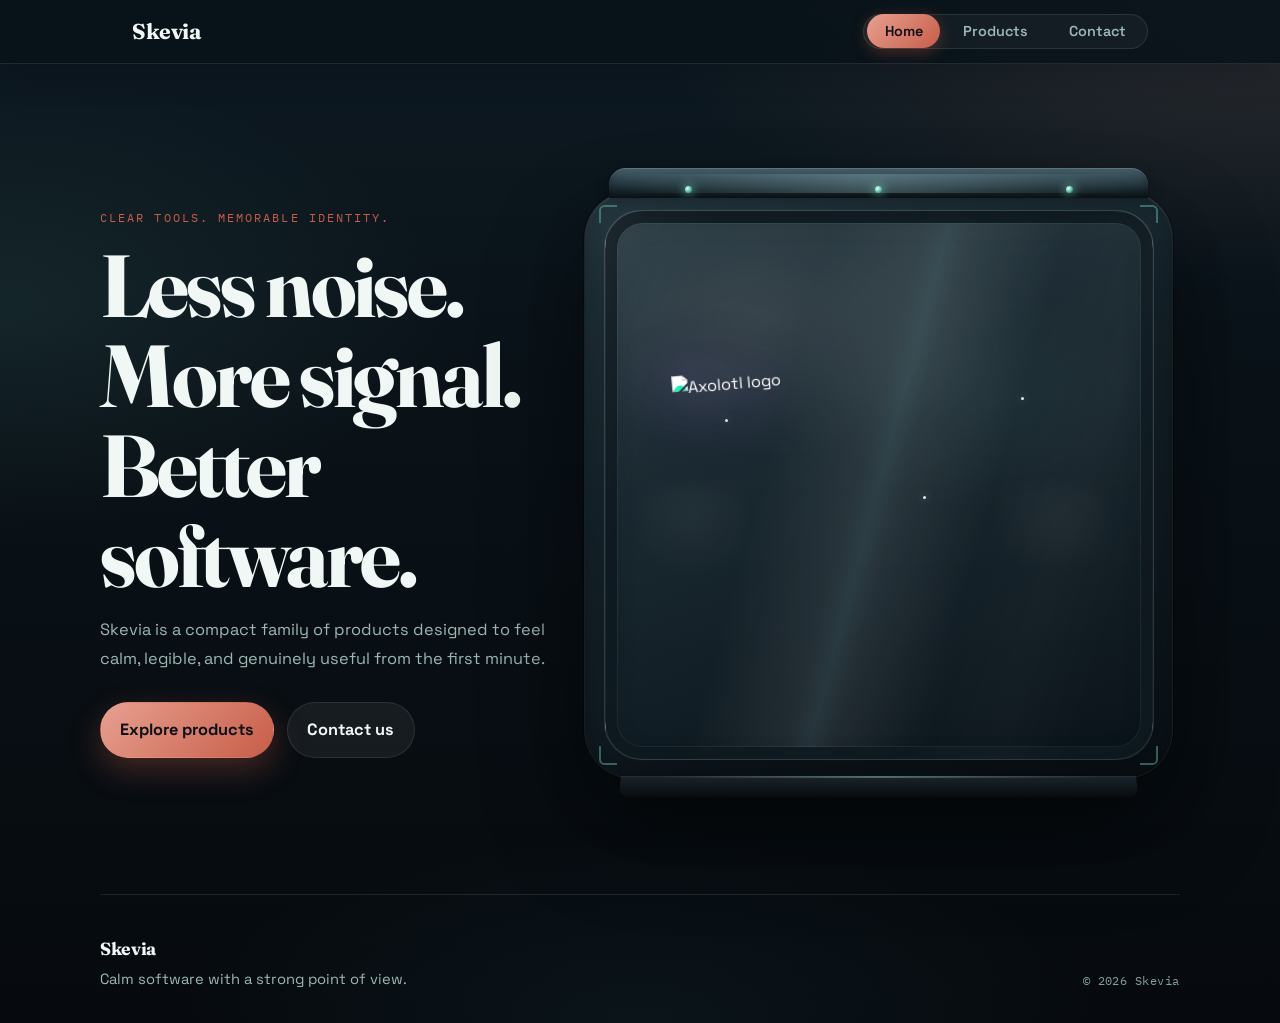
==== commit 35216f03: "revamped web" ====
--- a/index.html
+++ b/index.html
@@ -7,7 +7,7 @@
       name="description"
       content="Skevia is building a calm, clear software family with a stronger editorial point of view."
     />
-    <meta name="theme-color" content="#0f2a34" />
+    <meta name="theme-color" content="#0a1620" />
     <title>Skevia | Calm software with a strong point of view</title>
     <link rel="preconnect" href="https://fonts.googleapis.com" />
     <link rel="preconnect" href="https://fonts.gstatic.com" crossorigin />
@@ -25,7 +25,7 @@
         <ul class="nav-tabs">
           <li><a href="index.html" class="nav-link active">Home</a></li>
           <li><a href="products.html" class="nav-link">Products</a></li>
-          <li><a href="approach.html" class="nav-link">Approach</a></li>
+          <li><a href="contact.html" class="nav-link">Contact</a></li>
         </ul>
       </div>
     </nav>
@@ -44,39 +44,72 @@
             <a class="button button-primary" href="products.html"
               >Explore products</a
             >
-            <a class="button button-secondary" href="approach.html"
-              >See the approach</a
+            <a class="button button-secondary" href="contact.html"
+              >Contact us</a
             >
           </div>
         </div>
 
         <div class="hero-mark reveal" aria-hidden="true">
-          <div class="under-construction-banner">
-            <span class="construction-icon">⚠️</span>
-            <p>Website Under Construction</p>
-          </div>
-          <div class="hero-tank">
-            <img class="hero-tank-image" src="Fish Tank.jpg" alt="Aquarium tank" />
-            <div class="tank-overlay">
-              <span class="tank-bubble bubble-1"></span>
-              <span class="tank-bubble bubble-2"></span>
-              <span class="tank-bubble bubble-3"></span>
-              <span class="tank-bubble bubble-4"></span>
-              <span class="tank-bubble bubble-5"></span>
-              <span class="tank-bubble bubble-6"></span>
-              <span class="plant-sway plant-left"></span>
-              <span class="plant-sway plant-right"></span>
+          <div class="tank-showcase">
+            <div class="tank-rim">
+              <span class="tank-rim-glow"></span>
+              <span class="tank-led tank-led--a"></span>
+              <span class="tank-led tank-led--b"></span>
+              <span class="tank-led tank-led--c"></span>
             </div>
-            <img class="hero-logo" src="company_logo-cutout.png" alt="Axolotl logo" />
+            <div class="tank-bezel">
+              <span class="tank-corner tank-corner--tl"></span>
+              <span class="tank-corner tank-corner--tr"></span>
+              <span class="tank-corner tank-corner--bl"></span>
+              <span class="tank-corner tank-corner--br"></span>
+              <div class="hero-tank">
+                <img
+                  class="hero-tank-image"
+                  src="Fish Tank.jpg"
+                  alt=""
+                />
+                <div class="tank-caustics-layer"></div>
+                <div class="tank-light-sweep"></div>
+                <div class="tank-overlay">
+                  <span class="tank-bubble bubble-1"></span>
+                  <span class="tank-bubble bubble-2"></span>
+                  <span class="tank-bubble bubble-3"></span>
+                  <span class="tank-bubble bubble-4"></span>
+                  <span class="tank-bubble bubble-5"></span>
+                  <span class="tank-bubble bubble-6"></span>
+                  <span class="tank-micro m1"></span>
+                  <span class="tank-micro m2"></span>
+                  <span class="tank-micro m3"></span>
+                  <span class="tank-micro m4"></span>
+                  <span class="tank-micro m5"></span>
+                  <span class="tank-sparkle s1"></span>
+                  <span class="tank-sparkle s2"></span>
+                  <span class="tank-sparkle s3"></span>
+                  <span class="plant-sway plant-left"></span>
+                  <span class="plant-sway plant-right"></span>
+                </div>
+                <img
+                  class="hero-logo"
+                  src="company_logo-cutout.png"
+                  alt="Axolotl logo"
+                />
+              </div>
+            </div>
+            <div class="tank-pedestal">
+              <span class="tank-pedestal-shine"></span>
+            </div>
           </div>
         </div>
       </section>
     </main>
 
     <footer class="site-footer">
-      <p>Skevia</p>
-      <p>Calm software with a strong point of view.</p>
-      <p>&copy; <span data-year></span></p>
+      <div class="footer-brand">
+        <p class="footer-title">Skevia</p>
+        <p>Calm software with a strong point of view.</p>
+      </div>
+      <p class="footer-copy">&copy; <span data-year></span> Skevia</p>
     </footer>
 
     <script src="script.js"></script>
--- a/styles.css
+++ b/styles.css
@@ -1,20 +1,21 @@
 :root {
-  --bg: #0d2028;
-  --surface: rgba(14, 40, 49, 0.78);
-  --surface-strong: rgba(19, 52, 62, 0.96);
-  --ink: #eef6f3;
-  --muted: #b8d0cb;
-  --accent: #ff8e72;
-  --accent-deep: #e4634a;
-  --moss: #7ad1bf;
-  --line: rgba(189, 231, 224, 0.16);
-  --shadow: 0 30px 70px rgba(3, 13, 17, 0.34);
+  --bg: #0a1218;
+  --surface: rgba(12, 28, 36, 0.72);
+  --surface-strong: rgba(10, 26, 34, 0.92);
+  --ink: #f0f7f5;
+  --muted: #9cb8b2;
+  --accent: #e8a090;
+  --accent-deep: #c75d48;
+  --moss: #6bc4b3;
+  --line: rgba(180, 220, 210, 0.12);
+  --shadow: 0 24px 64px rgba(2, 8, 12, 0.45);
+  --shadow-soft: 0 8px 32px rgba(2, 12, 18, 0.28);
   --display: "Fraunces", serif;
   --body: "Space Grotesk", sans-serif;
   --mono: "IBM Plex Mono", monospace;
-  --radius-lg: 2rem;
-  --radius-md: 1.5rem;
-  --max-width: 1120px;
+  --radius-lg: 1.25rem;
+  --radius-md: 0.75rem;
+  --max-width: 1080px;
 }
 
 *,
@@ -35,14 +36,16 @@
 body {
   margin: 0;
   min-height: 100vh;
-  padding-top: 6rem;
+  padding-top: 5.5rem;
   color: var(--ink);
   font-family: var(--body);
+  font-size: 1.02rem;
+  line-height: 1.65;
   background:
-    radial-gradient(circle at top right, rgba(255, 142, 114, 0.26), transparent 24rem),
-    radial-gradient(circle at left 18%, rgba(122, 209, 191, 0.16), transparent 24rem),
-    radial-gradient(circle at bottom, rgba(68, 133, 154, 0.18), transparent 30rem),
-    linear-gradient(180deg, #102f3a 0%, var(--bg) 44%, #08161b 100%);
+    radial-gradient(ellipse 90% 50% at 100% 0%, rgba(232, 160, 144, 0.14), transparent 55%),
+    radial-gradient(ellipse 70% 45% at 0% 30%, rgba(107, 196, 179, 0.1), transparent 50%),
+    radial-gradient(ellipse 80% 40% at 50% 100%, rgba(45, 95, 110, 0.12), transparent 45%),
+    linear-gradient(180deg, #0d1a22 0%, var(--bg) 38%, #060a0e 100%);
   overflow-x: hidden;
 }
 
@@ -51,23 +54,24 @@
   text-decoration: none;
 }
 
-/* Navigation Styles */
+/* Navigation */
 .main-nav {
   position: fixed;
   top: 0;
   left: 0;
   right: 0;
-  background: var(--surface-strong);
-  backdrop-filter: blur(10px);
+  background: rgba(8, 18, 24, 0.85);
+  backdrop-filter: blur(16px) saturate(1.2);
   border-bottom: 1px solid var(--line);
+  box-shadow: var(--shadow-soft);
   z-index: 1000;
-  padding: 1rem 0;
+  padding: 0.85rem 0;
 }
 
 .nav-container {
   max-width: var(--max-width);
   margin: 0 auto;
-  padding: 0 2rem;
+  padding: 0 clamp(1.25rem, 4vw, 2rem);
   display: flex;
   justify-content: space-between;
   align-items: center;
@@ -75,14 +79,15 @@
 
 .nav-logo {
   font-family: var(--display);
-  font-size: 1.5rem;
+  font-size: 1.35rem;
   font-weight: 700;
+  letter-spacing: -0.02em;
+  color: var(--ink);
+  transition: color 0.2s ease;
+}
+
+.nav-logo:hover {
   color: var(--accent);
-  transition: color 0.3s ease;
-}
-
-.nav-logo:hover {
-  color: var(--moss);
 }
 
 .nav-tabs {
@@ -90,43 +95,42 @@
   list-style: none;
   margin: 0;
   padding: 0;
-  gap: 2rem;
+  gap: 0.35rem;
+  background: rgba(255, 255, 255, 0.04);
+  border: 1px solid var(--line);
+  border-radius: 999px;
+  padding: 0.2rem;
 }
 
 .nav-link {
   color: var(--muted);
-  font-weight: 500;
-  padding: 0.5rem 1rem;
-  border-radius: var(--radius-md);
-  transition: all 0.3s ease;
+  font-weight: 600;
+  font-size: 0.9rem;
+  padding: 0.5rem 1.1rem;
+  border-radius: 999px;
+  transition:
+    color 0.2s ease,
+    background 0.2s ease;
   position: relative;
 }
 
 .nav-link:hover {
   color: var(--ink);
-  background: rgba(255, 255, 255, 0.1);
+  background: rgba(255, 255, 255, 0.06);
 }
 
 .nav-link.active {
-  color: var(--accent);
-  background: rgba(255, 142, 114, 0.1);
+  color: #0a1218;
+  background: linear-gradient(135deg, var(--accent), var(--accent-deep));
+  box-shadow: 0 4px 16px rgba(199, 93, 72, 0.35);
 }
 
 .nav-link.active::after {
-  content: '';
-  position: absolute;
-  bottom: -1rem;
-  left: 50%;
-  transform: translateX(-50%);
-  width: 4px;
-  height: 4px;
-  background: var(--accent);
-  border-radius: 50%;
-}
-
-/* Adjust hero section to account for fixed nav */
+  display: none;
+}
+
 .hero {
-  padding-top: 5rem;
+  padding-top: 3rem;
 }
 
 img {
@@ -164,7 +168,7 @@
 
 .button,
 .product-card,
-.principle-card {
+.contact-card {
   transition:
     transform 180ms ease,
     border-color 180ms ease,
@@ -188,21 +192,21 @@
 .button:focus-visible,
 .product-card:hover,
 .product-card:focus-within,
-.principle-card:hover,
-.principle-card:focus-within {
+.contact-card:hover {
   transform: translateY(-2px);
 }
 
 .button-primary {
-  color: #fff6f2;
+  color: #0a1218;
   border-color: transparent;
   background: linear-gradient(135deg, var(--accent), var(--accent-deep));
-  box-shadow: 0 18px 38px rgba(228, 99, 74, 0.28);
+  box-shadow: 0 12px 32px rgba(199, 93, 72, 0.32);
 }
 
 .button-secondary {
-  background: rgba(11, 29, 36, 0.5);
+  background: rgba(255, 255, 255, 0.06);
   color: var(--ink);
+  border-color: var(--line);
 }
 
 .hero {
@@ -215,28 +219,28 @@
 
 .hero-copy h1,
 .section-heading h2,
-.approach-panel h2 {
+.contact-intro h1 {
   margin: 0;
   font-family: var(--display);
   font-weight: 700;
-  line-height: 0.95;
-  letter-spacing: -0.04em;
+  line-height: 1.02;
+  letter-spacing: -0.035em;
   text-wrap: balance;
 }
 
 .hero-copy h1 {
-  max-width: 8ch;
-  font-size: clamp(4.1rem, 11vw, 7.6rem);
+  max-width: 12ch;
+  font-size: clamp(3.25rem, 8.5vw, 5.5rem);
 }
 
 .hero-lead,
 .section-heading p,
 .product-card p,
-.principle-card p,
-.approach-lead {
+.contact-lead {
   margin: 1rem 0 0;
   color: var(--muted);
-  line-height: 1.7;
+  line-height: 1.75;
+  max-width: 36rem;
 }
 
 .hero-actions {
@@ -247,13 +251,12 @@
 }
 
 .product-card,
-.approach-panel,
-.principle-card {
+.contact-card {
   position: relative;
   overflow: hidden;
-  border: 1px solid rgba(189, 231, 224, 0.16);
+  border: 1px solid var(--line);
   border-radius: var(--radius-lg);
-  box-shadow: var(--shadow);
+  box-shadow: var(--shadow-soft);
   backdrop-filter: blur(16px);
 }
 
@@ -263,41 +266,6 @@
   place-items: center;
   min-height: 43rem;
   padding: 1rem 0.5rem;
-}
-
-.under-construction-banner {
-  position: absolute;
-  top: 1.5rem;
-  left: 50%;
-  transform: translateX(-50%);
-  z-index: 10;
-  display: flex;
-  align-items: center;
-  gap: 0.8rem;
-  padding: 1rem 1.5rem;
-  background: linear-gradient(135deg, rgba(255, 142, 114, 0.95), rgba(228, 99, 74, 0.95));
-  border-radius: 999px;
-  box-shadow: 0 8px 32px rgba(228, 99, 74, 0.4);
-  border: 1px solid rgba(255, 200, 150, 0.4);
-}
-
-.construction-icon {
-  font-size: 1.4rem;
-  animation: pulse-bounce 2s ease-in-out infinite;
-}
-
-.under-construction-banner p {
-  margin: 0;
-  font-family: var(--display);
-  font-size: 1rem;
-  font-weight: 700;
-  color: #fff6f2;
-  letter-spacing: 0.02em;
-}
-
-@keyframes pulse-bounce {
-  0%, 100% { transform: scale(1); }
-  50% { transform: scale(1.1); }
 }
 
 .hero-mark::before {
@@ -311,6 +279,426 @@
     radial-gradient(circle at 50% 74%, rgba(66, 141, 165, 0.2), transparent 30%);
   filter: blur(38px);
   opacity: 0.88;
+}
+
+/* Aquarium showcase: bezel, hood, pedestal — reads as one object, not a pasted image */
+.tank-showcase {
+  position: relative;
+  width: min(100%, calc(38rem + 2.4rem));
+  margin-inline: auto;
+  animation: showcase-float 10s ease-in-out infinite;
+}
+
+.tank-rim {
+  position: relative;
+  z-index: 3;
+  height: 1.85rem;
+  margin: 0 1.5rem -0.4rem;
+  border-radius: 1.05rem 1.05rem 0 0;
+  background: linear-gradient(
+    180deg,
+    rgba(72, 98, 108, 0.98) 0%,
+    rgba(28, 44, 52, 0.99) 72%,
+    rgba(14, 24, 30, 1) 100%
+  );
+  box-shadow:
+    inset 0 1px 0 rgba(255, 255, 255, 0.14),
+    inset 0 -6px 12px rgba(0, 0, 0, 0.35),
+    0 4px 14px rgba(0, 0, 0, 0.25);
+  overflow: hidden;
+}
+
+.tank-rim-glow {
+  position: absolute;
+  inset: 0.38rem 0.9rem 0.28rem;
+  border-radius: 0.55rem;
+  background: linear-gradient(
+    92deg,
+    transparent 0%,
+    rgba(200, 248, 255, 0.22) 48%,
+    transparent 100%
+  );
+  animation: rim-shimmer 6s ease-in-out infinite;
+  pointer-events: none;
+}
+
+.tank-led {
+  position: absolute;
+  bottom: 0.32rem;
+  width: 0.42rem;
+  height: 0.42rem;
+  border-radius: 50%;
+  background: radial-gradient(
+    circle at 35% 35%,
+    rgba(255, 255, 255, 0.95),
+    rgba(120, 230, 200, 0.85) 45%,
+    rgba(40, 120, 100, 0.4) 100%
+  );
+  box-shadow:
+    0 0 10px rgba(130, 240, 210, 0.85),
+    0 0 22px rgba(80, 200, 180, 0.35);
+  animation: led-pulse 2.8s ease-in-out infinite;
+}
+
+.tank-led--a {
+  left: 14%;
+}
+
+.tank-led--b {
+  left: 50%;
+  margin-left: -0.21rem;
+  animation-delay: 0.45s;
+}
+
+.tank-led--c {
+  right: 14%;
+  animation-delay: 0.9s;
+}
+
+.tank-bezel {
+  position: relative;
+  padding: 1.15rem;
+  border-radius: 3rem;
+  background: linear-gradient(
+    155deg,
+    rgba(62, 88, 98, 0.55) 0%,
+    rgba(24, 40, 48, 0.92) 38%,
+    rgba(10, 18, 24, 0.96) 100%
+  );
+  box-shadow:
+    0 0 0 1px rgba(255, 255, 255, 0.1),
+    0 0 0 2px rgba(0, 0, 0, 0.35),
+    inset 0 1px 0 rgba(255, 255, 255, 0.12),
+    inset 0 -12px 28px rgba(0, 0, 0, 0.28),
+    0 48px 100px rgba(0, 0, 0, 0.42);
+}
+
+.tank-corner {
+  position: absolute;
+  width: 1.15rem;
+  height: 1.15rem;
+  z-index: 12;
+  pointer-events: none;
+  border-color: rgba(107, 196, 179, 0.45);
+  border-style: solid;
+  border-width: 0;
+}
+
+.tank-corner--tl {
+  top: 0.85rem;
+  left: 0.85rem;
+  border-top-width: 2px;
+  border-left-width: 2px;
+  border-radius: 0.35rem 0 0 0;
+}
+
+.tank-corner--tr {
+  top: 0.85rem;
+  right: 0.85rem;
+  border-top-width: 2px;
+  border-right-width: 2px;
+  border-radius: 0 0.35rem 0 0;
+}
+
+.tank-corner--bl {
+  bottom: 0.85rem;
+  left: 0.85rem;
+  border-bottom-width: 2px;
+  border-left-width: 2px;
+  border-radius: 0 0 0 0.35rem;
+}
+
+.tank-corner--br {
+  bottom: 0.85rem;
+  right: 0.85rem;
+  border-bottom-width: 2px;
+  border-right-width: 2px;
+  border-radius: 0 0 0.35rem 0;
+}
+
+.tank-bezel .hero-tank {
+  width: 100%;
+  max-width: none;
+  border-radius: 2.35rem;
+}
+
+.tank-pedestal {
+  position: relative;
+  z-index: 1;
+  height: 1.4rem;
+  margin: -0.15rem 2.25rem 0;
+  border-radius: 0 0 0.65rem 0.65rem;
+  background: linear-gradient(
+    180deg,
+    rgba(26, 36, 42, 0.98),
+    rgba(6, 10, 14, 1)
+  );
+  box-shadow:
+    0 12px 28px rgba(0, 0, 0, 0.38),
+    inset 0 1px 0 rgba(255, 255, 255, 0.06);
+  transform: perspective(320px) rotateX(8deg);
+  transform-origin: center top;
+}
+
+.tank-pedestal-shine {
+  position: absolute;
+  left: 8%;
+  right: 8%;
+  top: 0;
+  height: 2px;
+  border-radius: 999px;
+  background: linear-gradient(
+    90deg,
+    transparent,
+    rgba(180, 230, 220, 0.35),
+    transparent
+  );
+  animation: pedestal-glint 4.5s ease-in-out infinite;
+}
+
+.tank-caustics-layer {
+  position: absolute;
+  inset: 0;
+  z-index: 3;
+  pointer-events: none;
+  border-radius: inherit;
+  opacity: 0.35;
+  background:
+    radial-gradient(ellipse 80% 45% at 30% 20%, rgba(255, 255, 255, 0.2), transparent 55%),
+    radial-gradient(ellipse 60% 40% at 70% 35%, rgba(122, 209, 191, 0.12), transparent 50%);
+  mix-blend-mode: soft-light;
+  animation: hero-caustics-drift 14s ease-in-out infinite;
+}
+
+.tank-light-sweep {
+  position: absolute;
+  inset: -20% -40%;
+  z-index: 4;
+  pointer-events: none;
+  background: linear-gradient(
+    105deg,
+    transparent 0%,
+    transparent 40%,
+    rgba(255, 255, 255, 0.07) 48%,
+    rgba(200, 250, 255, 0.12) 50%,
+    rgba(255, 255, 255, 0.07) 52%,
+    transparent 60%,
+    transparent 100%
+  );
+  animation: tank-light-sweep 11s ease-in-out infinite;
+}
+
+.tank-micro {
+  position: absolute;
+  bottom: 12%;
+  width: 0.28rem;
+  aspect-ratio: 1;
+  border-radius: 50%;
+  background: rgba(255, 255, 255, 0.55);
+  box-shadow: 0 0 6px rgba(255, 255, 255, 0.35);
+  z-index: 3;
+  animation: micro-bubble-rise 5.5s linear infinite;
+  opacity: 0;
+}
+
+.tank-micro.m1 { left: 19%; animation-delay: 0s; animation-duration: 5.2s; }
+.tank-micro.m2 { left: 33%; animation-delay: 1.1s; animation-duration: 6.1s; }
+.tank-micro.m3 { left: 51%; animation-delay: 2.4s; animation-duration: 4.8s; }
+.tank-micro.m4 { left: 67%; animation-delay: 0.7s; animation-duration: 5.6s; }
+.tank-micro.m5 { left: 79%; animation-delay: 1.9s; animation-duration: 6.4s; }
+
+.tank-sparkle {
+  position: absolute;
+  width: 0.2rem;
+  height: 0.2rem;
+  border-radius: 50%;
+  background: rgba(255, 255, 255, 0.9);
+  z-index: 4;
+  animation: sparkle-twinkle 3.2s ease-in-out infinite;
+  box-shadow: 0 0 8px rgba(255, 255, 255, 0.5);
+}
+
+.tank-sparkle.s1 { left: 22%; top: 38%; animation-delay: 0s; }
+.tank-sparkle.s2 { left: 58%; top: 52%; animation-delay: 0.9s; }
+.tank-sparkle.s3 { left: 76%; top: 34%; animation-delay: 1.6s; }
+
+.tank-showcase .hero-tank-image {
+  clip-path: inset(0);
+  transform-origin: 50% 22%;
+  animation: tank-kenburns 32s ease-in-out infinite alternate;
+}
+
+/* Inner lip sits over the outer edge of the photo (below bubbles & logo) */
+.tank-bezel .hero-tank::before {
+  inset: 0;
+  border-radius: inherit;
+  background: transparent;
+  box-shadow:
+    inset 0 0 0 12px rgba(14, 24, 30, 0.9),
+    inset 0 0 0 13px rgba(100, 155, 168, 0.13),
+    inset 0 5px 28px rgba(0, 0, 0, 0.32),
+    inset 0 0 0 1px rgba(255, 255, 255, 0.05);
+  z-index: 6;
+}
+
+.tank-showcase .hero-logo {
+  z-index: 11;
+  filter:
+    brightness(1.28)
+    saturate(1.55)
+    hue-rotate(52deg)
+    drop-shadow(0 18px 36px rgba(2, 12, 17, 0.55))
+    drop-shadow(0 0 26px rgba(186, 140, 255, 0.75))
+    drop-shadow(0 0 52px rgba(120, 70, 220, 0.45));
+  animation: axolotl-float 6.8s ease-in-out infinite, logo-glow-pulse 5s ease-in-out infinite;
+}
+
+@keyframes showcase-float {
+  0%,
+  100% {
+    transform: translateY(0);
+  }
+
+  50% {
+    transform: translateY(-10px);
+  }
+}
+
+@keyframes rim-shimmer {
+  0%,
+  100% {
+    opacity: 0.45;
+    transform: translateX(-8%);
+  }
+
+  50% {
+    opacity: 0.95;
+    transform: translateX(8%);
+  }
+}
+
+@keyframes led-pulse {
+  0%,
+  100% {
+    opacity: 0.55;
+    transform: scale(0.92);
+  }
+
+  50% {
+    opacity: 1;
+    transform: scale(1);
+  }
+}
+
+@keyframes pedestal-glint {
+  0%,
+  100% {
+    opacity: 0.35;
+  }
+
+  50% {
+    opacity: 0.85;
+  }
+}
+
+@keyframes hero-caustics-drift {
+  0%,
+  100% {
+    transform: translate3d(-3%, 0, 0) scale(1);
+  }
+
+  50% {
+    transform: translate3d(4%, -2%, 0) scale(1.03);
+  }
+}
+
+@keyframes tank-light-sweep {
+  0% {
+    transform: translateX(-12%) rotate(0.5deg);
+    opacity: 0;
+  }
+
+  12% {
+    opacity: 1;
+  }
+
+  55% {
+    transform: translateX(12%) rotate(0.5deg);
+    opacity: 1;
+  }
+
+  70%,
+  100% {
+    opacity: 0;
+    transform: translateX(18%) rotate(0.5deg);
+  }
+}
+
+@keyframes micro-bubble-rise {
+  0% {
+    transform: translate3d(0, 0, 0) scale(0.4);
+    opacity: 0;
+  }
+
+  12% {
+    opacity: 0.75;
+  }
+
+  100% {
+    transform: translate3d(var(--drift, 0.4rem), -14rem, 0) scale(0.9);
+    opacity: 0;
+  }
+}
+
+.tank-micro.m2 { --drift: -0.35rem; }
+.tank-micro.m3 { --drift: 0.55rem; }
+.tank-micro.m4 { --drift: -0.5rem; }
+.tank-micro.m5 { --drift: 0.3rem; }
+
+@keyframes sparkle-twinkle {
+  0%,
+  100% {
+    opacity: 0.15;
+    transform: scale(0.6);
+  }
+
+  50% {
+    opacity: 1;
+    transform: scale(1.1);
+  }
+}
+
+@keyframes tank-kenburns {
+  0% {
+    transform: scale(1.2) translate(0, 0);
+  }
+
+  100% {
+    transform: scale(1.3) translate(-1.1%, -0.7%);
+  }
+}
+
+@keyframes logo-glow-pulse {
+  0%,
+  100% {
+    filter:
+      brightness(1.24)
+      saturate(1.5)
+      hue-rotate(48deg)
+      drop-shadow(0 18px 36px rgba(2, 12, 17, 0.55))
+      drop-shadow(0 0 24px rgba(196, 150, 255, 0.7))
+      drop-shadow(0 0 48px rgba(130, 80, 230, 0.4));
+  }
+
+  50% {
+    filter:
+      brightness(1.38)
+      saturate(1.65)
+      hue-rotate(58deg)
+      drop-shadow(0 20px 40px rgba(2, 12, 17, 0.48))
+      drop-shadow(0 0 36px rgba(210, 170, 255, 0.95))
+      drop-shadow(0 0 64px rgba(150, 95, 255, 0.55));
+  }
 }
 
 .hero-tank {
@@ -1023,16 +1411,23 @@
   margin-bottom: 1.5rem;
 }
 
-.section-heading h2,
-.approach-panel h2 {
-  font-size: clamp(2.6rem, 6vw, 4.8rem);
-}
-
-.product-grid,
-.principle-grid {
+.section-heading h2 {
+  font-size: clamp(2.2rem, 5vw, 3.75rem);
+}
+
+.contact-intro h1 {
+  font-size: clamp(2.4rem, 5.5vw, 4rem);
+}
+
+.product-grid {
   display: grid;
-  grid-template-columns: repeat(3, minmax(0, 1fr));
-  gap: 1rem;
+  grid-template-columns: repeat(auto-fit, minmax(260px, 1fr));
+  gap: 1.1rem;
+}
+
+.product-grid--readable {
+  grid-template-columns: 1fr;
+  max-width: 48rem;
 }
 
 .product-card {
@@ -1055,39 +1450,234 @@
     var(--surface);
 }
 
-.product-card h3,
-.principle-card h3 {
+.product-card h3 {
   margin: 0;
-  font-size: 1.24rem;
-}
-
-.approach-panel {
-  padding: 1.4rem;
-  background:
-    radial-gradient(circle at top right, rgba(255, 142, 114, 0.18), transparent 18rem),
-    linear-gradient(180deg, rgba(17, 46, 55, 0.92), rgba(10, 29, 37, 0.95));
-}
-
-.approach-lead {
-  max-width: 42rem;
-}
-
-.principle-grid {
-  margin-top: 1.2rem;
-}
-
-.principle-card {
-  min-height: 11.5rem;
-  padding: 1.2rem;
-  background: rgba(9, 26, 32, 0.62);
-}
-
-.principle-card:first-child {
-  border-top-left-radius: 2.3rem;
-}
-
-.principle-card:last-child {
-  border-bottom-right-radius: 2.3rem;
+  font-size: 1.15rem;
+  font-weight: 600;
+  letter-spacing: -0.02em;
+}
+
+.product-card--long {
+  min-height: 0;
+}
+
+.product-card--long p {
+  margin: 0.85rem 0 0;
+  font-size: 0.98rem;
+  line-height: 1.72;
+  color: var(--muted);
+}
+
+.product-card--long p:first-of-type {
+  margin-top: 1rem;
+}
+
+.product-card--long strong {
+  color: var(--ink);
+  font-weight: 600;
+}
+
+.product-subhead {
+  margin: 1.35rem 0 0.4rem;
+  font-family: var(--mono);
+  font-size: 0.72rem;
+  font-weight: 600;
+  letter-spacing: 0.16em;
+  text-transform: uppercase;
+  color: var(--accent-deep);
+}
+
+.product-tech {
+  margin-top: 1.25rem;
+  padding-top: 1.1rem;
+  border-top: 1px solid var(--line);
+  font-size: 0.95rem;
+  color: var(--muted);
+}
+
+.product-tech strong {
+  color: var(--moss);
+}
+
+.contact-success {
+  margin: 0 0 1.25rem;
+  padding: 1rem 1.25rem;
+  border-radius: var(--radius-md);
+  border: 1px solid rgba(107, 196, 179, 0.35);
+  background: linear-gradient(
+    135deg,
+    rgba(20, 52, 48, 0.65),
+    rgba(12, 32, 38, 0.85)
+  );
+  color: var(--ink);
+  font-size: 0.95rem;
+  line-height: 1.5;
+  opacity: 0;
+  transform: translateY(-6px);
+  transition:
+    opacity 0.45s ease,
+    transform 0.45s ease;
+}
+
+.contact-success.is-visible {
+  opacity: 1;
+  transform: translateY(0);
+}
+
+.form-honeypot {
+  position: absolute;
+  left: -100vw;
+  width: 1px;
+  height: 1px;
+  opacity: 0;
+  pointer-events: none;
+}
+
+.contact-intro {
+  margin-bottom: 2.5rem;
+  max-width: 40rem;
+}
+
+.contact-lead {
+  max-width: 36rem;
+}
+
+.contact-layout {
+  display: grid;
+  grid-template-columns: minmax(0, 1fr) minmax(0, 1.15fr);
+  gap: 1.5rem;
+  align-items: start;
+}
+
+.contact-aside {
+  display: flex;
+  flex-direction: column;
+  gap: 1rem;
+}
+
+.contact-card {
+  padding: 1.35rem 1.5rem;
+  background: linear-gradient(165deg, rgba(18, 42, 52, 0.85), rgba(8, 22, 28, 0.92));
+}
+
+.contact-card-muted {
+  background: linear-gradient(165deg, rgba(12, 32, 40, 0.75), rgba(6, 16, 22, 0.88));
+}
+
+.contact-card h2 {
+  margin: 0 0 0.65rem;
+  font-family: var(--display);
+  font-size: 1.2rem;
+  font-weight: 700;
+  letter-spacing: -0.02em;
+}
+
+.contact-card p {
+  margin: 0;
+  color: var(--muted);
+  font-size: 0.95rem;
+  line-height: 1.65;
+}
+
+.contact-email {
+  display: inline-block;
+  margin-top: 1rem;
+  font-family: var(--mono);
+  font-size: 0.88rem;
+  font-weight: 500;
+  color: var(--moss);
+  border-bottom: 1px solid rgba(107, 196, 179, 0.35);
+  padding-bottom: 0.1rem;
+  transition: color 0.2s ease, border-color 0.2s ease;
+}
+
+.contact-email:hover {
+  color: var(--accent);
+  border-color: rgba(232, 160, 144, 0.5);
+}
+
+.contact-form {
+  position: relative;
+  padding: 1.5rem 1.65rem;
+  border: 1px solid var(--line);
+  border-radius: var(--radius-lg);
+  background: linear-gradient(165deg, rgba(14, 36, 44, 0.9), rgba(6, 18, 24, 0.95));
+  box-shadow: var(--shadow-soft);
+  backdrop-filter: blur(16px);
+}
+
+.form-row {
+  display: grid;
+  grid-template-columns: 1fr 1fr;
+  gap: 1rem;
+  margin-bottom: 1rem;
+}
+
+.form-field {
+  display: flex;
+  flex-direction: column;
+  gap: 0.45rem;
+}
+
+.form-label {
+  font-family: var(--mono);
+  font-size: 0.68rem;
+  font-weight: 600;
+  letter-spacing: 0.14em;
+  text-transform: uppercase;
+  color: var(--muted);
+}
+
+.contact-form input,
+.contact-form textarea {
+  width: 100%;
+  padding: 0.75rem 0.95rem;
+  border: 1px solid var(--line);
+  border-radius: var(--radius-md);
+  background: rgba(4, 12, 16, 0.55);
+  color: var(--ink);
+  transition:
+    border-color 0.2s ease,
+    box-shadow 0.2s ease;
+}
+
+.contact-form input::placeholder,
+.contact-form textarea::placeholder {
+  color: rgba(156, 184, 178, 0.45);
+}
+
+.contact-form input:hover,
+.contact-form textarea:hover {
+  border-color: rgba(180, 220, 210, 0.22);
+}
+
+.contact-form input:focus-visible,
+.contact-form textarea:focus-visible {
+  outline: none;
+  border-color: rgba(232, 160, 144, 0.45);
+  box-shadow: 0 0 0 3px rgba(232, 160, 144, 0.12);
+}
+
+.contact-form textarea {
+  resize: vertical;
+  min-height: 9rem;
+}
+
+.form-actions {
+  margin-top: 1.25rem;
+  display: flex;
+  flex-wrap: wrap;
+  align-items: center;
+  gap: 1rem 1.5rem;
+}
+
+.form-note {
+  margin: 0;
+  flex: 1;
+  min-width: 12rem;
+  font-size: 0.82rem;
+  color: var(--muted);
+  line-height: 1.5;
 }
 
 .nexus-shop-content {
@@ -1171,11 +1761,40 @@
 
 .site-footer {
   display: flex;
+  flex-wrap: wrap;
+  align-items: flex-end;
   justify-content: space-between;
-  gap: 1rem;
-  padding: 0 0 2rem;
+  gap: 1rem 1.5rem;
+  padding: 2.5rem 0 2rem;
+  margin-top: 2rem;
+  border-top: 1px solid var(--line);
   color: var(--muted);
-  font-size: 0.95rem;
+  font-size: 0.92rem;
+}
+
+.footer-brand p {
+  margin: 0.35rem 0 0;
+  line-height: 1.55;
+}
+
+.footer-brand p:first-child {
+  margin-top: 0;
+}
+
+.footer-title {
+  font-family: var(--display);
+  font-weight: 700;
+  font-size: 1.1rem;
+  color: var(--ink);
+  letter-spacing: -0.02em;
+}
+
+.footer-copy {
+  margin: 0;
+  font-family: var(--mono);
+  font-size: 0.78rem;
+  letter-spacing: 0.04em;
+  opacity: 0.85;
 }
 
 .reveal {
@@ -1320,9 +1939,14 @@
 @media (max-width: 980px) {
   .hero,
   .product-grid,
-  .principle-grid,
+  .contact-layout,
   .nexus-shop-content {
     grid-template-columns: 1fr;
+  }
+
+  .site-footer {
+    flex-direction: column;
+    align-items: flex-start;
   }
 }
 
@@ -1341,6 +1965,29 @@
 
   .hero-tank {
     width: min(100%, 30rem);
+  }
+
+  .tank-showcase {
+    width: 100%;
+  }
+
+  .tank-rim {
+    margin-left: 0.85rem;
+    margin-right: 0.85rem;
+  }
+
+  .tank-pedestal {
+    margin-left: 1.15rem;
+    margin-right: 1.15rem;
+  }
+
+  .tank-bezel {
+    padding: 0.5rem;
+    border-radius: 2.35rem;
+  }
+
+  .tank-bezel .hero-tank {
+    border-radius: 1.85rem;
   }
 
   .tank-lid {
@@ -1411,8 +2058,18 @@
     padding: 2rem 0 2.6rem;
   }
 
-  .site-footer {
-    flex-direction: column;
+  .form-row {
+    grid-template-columns: 1fr;
+  }
+
+  .nav-tabs {
+    gap: 0.15rem;
+    padding: 0.15rem;
+  }
+
+  .nav-link {
+    padding: 0.45rem 0.75rem;
+    font-size: 0.82rem;
   }
 }
 
@@ -1428,4 +2085,12 @@
     animation-iteration-count: 1 !important;
     transition-duration: 0.01ms !important;
   }
-}
+
+  .tank-showcase .hero-tank-image {
+    animation: none !important;
+  }
+
+  .tank-showcase .hero-logo {
+    animation: none !important;
+  }
+}
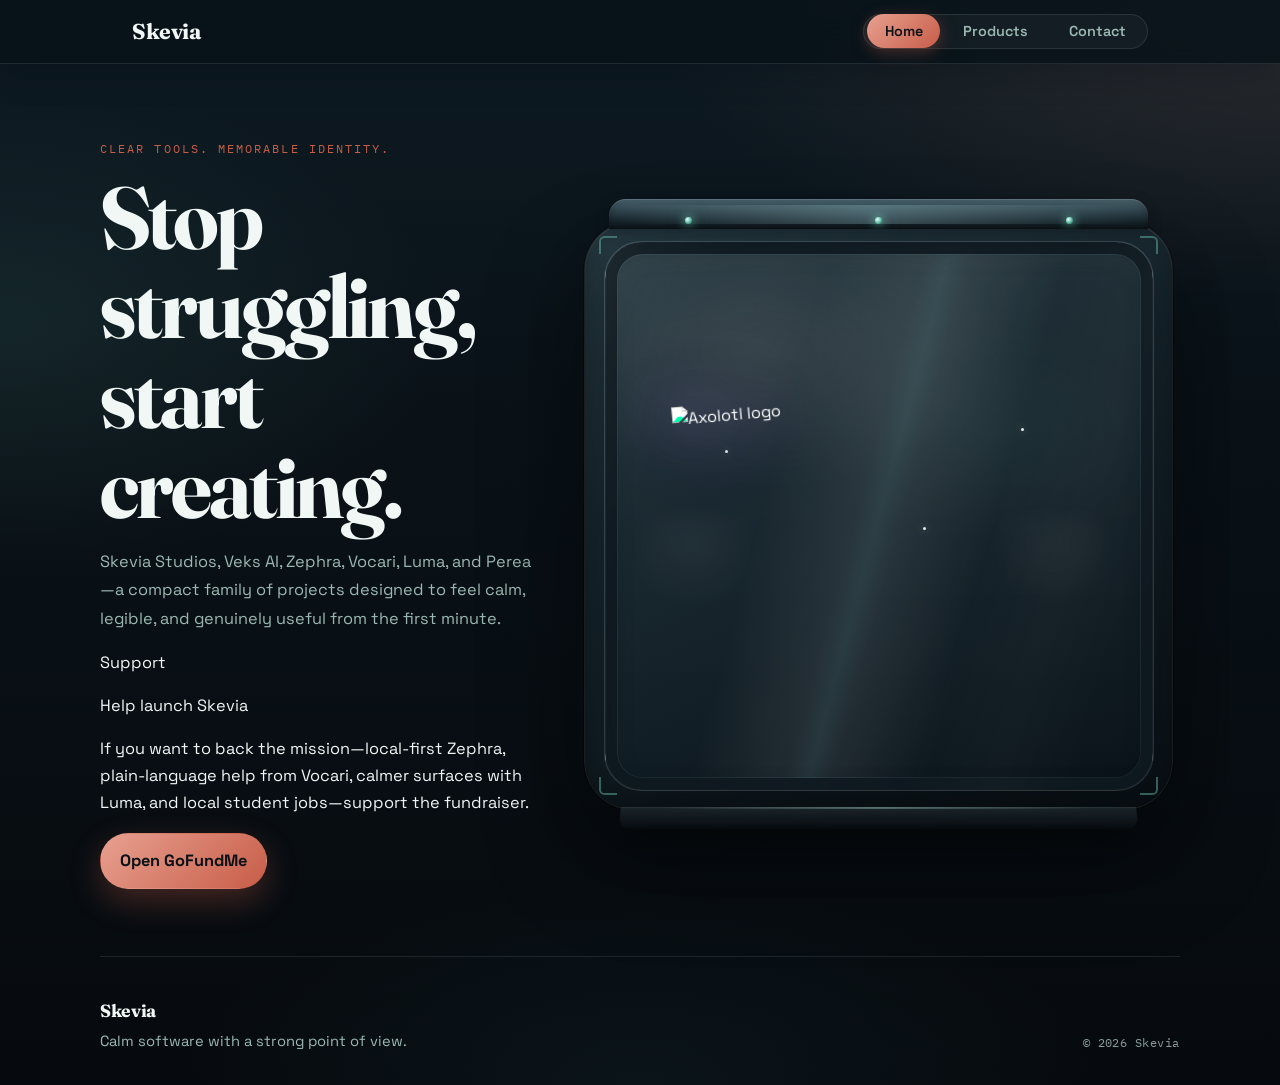
==== commit 205751aa: "fixed web appearances" ====
--- a/index.html
+++ b/index.html
@@ -5,17 +5,40 @@
     <meta name="viewport" content="width=device-width, initial-scale=1.0" />
     <meta
       name="description"
-      content="Skevia is building a calm, clear software family with a stronger editorial point of view."
+      content="Skevia builds calm software—Studios, Veks AI, Zephra, Vocari, Luma, and Perea—with a clear editorial point of view."
     />
-    <meta name="theme-color" content="#0a1620" />
-    <title>Skevia | Calm software with a strong point of view</title>
+    <meta
+      name="robots"
+      content="index,follow,max-snippet:-1,max-image-preview:large,max-video-preview:-1"
+    />
+    <link rel="canonical" href="https://skevia.net/" />
+    <meta property="og:type" content="website" />
+    <meta property="og:site_name" content="Skevia" />
+    <meta property="og:title" content="Skevia | Calm software with a strong point of view" />
+    <meta
+      property="og:description"
+      content="Explore Skevia Studios, Veks AI, Zephra, Vocari, Luma, and Perea."
+    />
+    <meta property="og:url" content="https://skevia.net/" />
+    <meta property="og:image" content="https://skevia.net/company_logo.png" />
+    <meta name="twitter:card" content="summary" />
+    <meta name="twitter:title" content="Skevia | Calm software with a strong point of view" />
+    <meta
+      name="twitter:description"
+      content="Explore Skevia Studios, Veks AI, Zephra, Vocari, Luma, and Perea."
+    />
+    <meta name="twitter:image" content="https://skevia.net/company_logo.png" />
+    <meta name="theme-color" content="#070a0f" />
+    <title>Skevia | Home</title>
     <link rel="preconnect" href="https://fonts.googleapis.com" />
     <link rel="preconnect" href="https://fonts.gstatic.com" crossorigin />
     <link
       href="https://fonts.googleapis.com/css2?family=Fraunces:opsz,wght@9..144,500;9..144,700&family=IBM+Plex+Mono:wght@400;500;600&family=Space+Grotesk:wght@400;500;700&display=swap"
       rel="stylesheet"
     />
-    <link rel="icon" href="company_logo.png" />
+    <link rel="icon" href="favicon.svg" type="image/svg+xml" />
+    <link rel="alternate icon" href="company_logo.png" type="image/png" />
+    <link rel="apple-touch-icon" href="company_logo.png" />
     <link rel="stylesheet" href="styles.css" />
   </head>
   <body>
@@ -34,20 +57,33 @@
       <section class="hero reveal">
         <div class="hero-copy">
           <p class="eyebrow">Clear tools. Memorable identity.</p>
-          <h1>Less noise. More signal. Better software.</h1>
+          <h1>Stop struggling, start creating.</h1>
           <p class="hero-lead">
-            Skevia is a compact family of products designed to feel calm,
-            legible, and genuinely useful from the first minute.
+            Skevia Studios, Veks AI, Zephra, Vocari, Luma, and Perea—a compact
+            family of projects designed to feel calm, legible, and genuinely
+            useful from the first minute.
           </p>
 
-          <div class="hero-actions">
-            <a class="button button-primary" href="products.html"
-              >Explore products</a
-            >
-            <a class="button button-secondary" href="contact.html"
-              >Contact us</a
-            >
-          </div>
+          <section class="gofundme-card" aria-label="Support Skevia on GoFundMe">
+            <div class="gofundme-card-top">
+              <p class="gofundme-eyebrow">Support</p>
+              <p class="gofundme-title">Help launch Skevia</p>
+            </div>
+            <p class="gofundme-copy">
+              If you want to back the mission—local-first Zephra, plain-language
+              help from Vocari, calmer surfaces with Luma, and local student
+              jobs—support the fundraiser.
+            </p>
+            <div class="gofundme-actions">
+              <a
+                class="button button-primary"
+                href="https://www.gofundme.com/f/support-Skevia"
+                target="_blank"
+                rel="noopener noreferrer"
+                >Open GoFundMe</a
+              >
+            </div>
+          </section>
         </div>
 
         <div class="hero-mark reveal" aria-hidden="true">
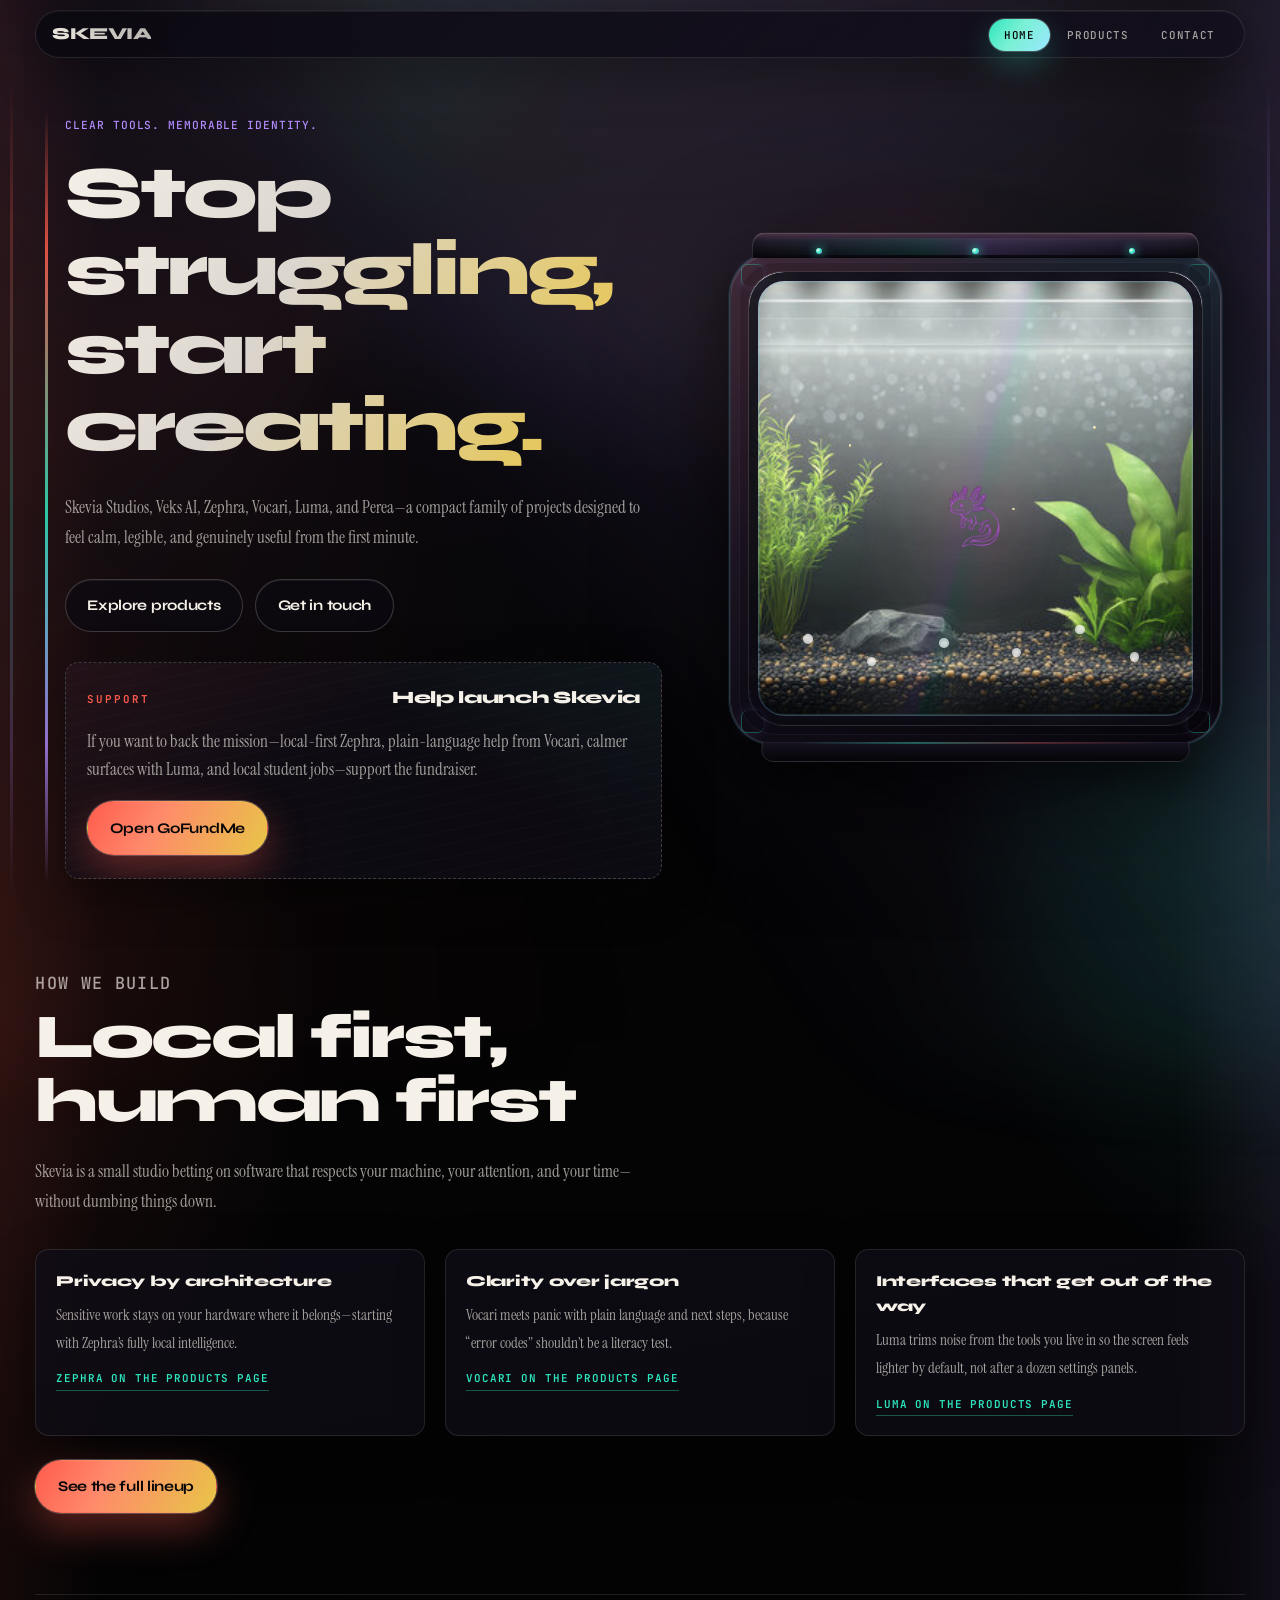
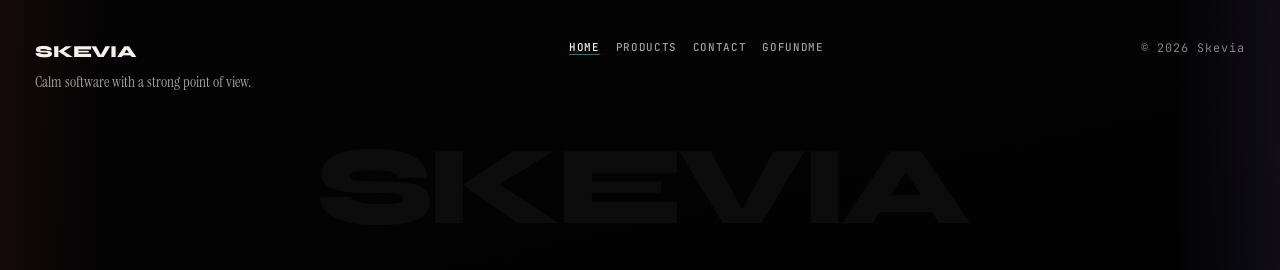
==== commit d8728549: "fixed favicon and title on homepage" ====
--- a/index.html
+++ b/index.html
@@ -28,43 +28,54 @@
       content="Explore Skevia Studios, Veks AI, Zephra, Vocari, Luma, and Perea."
     />
     <meta name="twitter:image" content="https://skevia.net/company_logo.png" />
-    <meta name="theme-color" content="#070a0f" />
+    <meta name="theme-color" content="#0c0a10" />
     <title>Skevia | Home</title>
     <link rel="preconnect" href="https://fonts.googleapis.com" />
     <link rel="preconnect" href="https://fonts.gstatic.com" crossorigin />
     <link
-      href="https://fonts.googleapis.com/css2?family=Fraunces:opsz,wght@9..144,500;9..144,700&family=IBM+Plex+Mono:wght@400;500;600&family=Space+Grotesk:wght@400;500;700&display=swap"
+      href="https://fonts.googleapis.com/css2?family=Instrument+Serif&family=JetBrains+Mono:wght@400;500;600&family=Syne:wght@600;700;800&display=swap"
       rel="stylesheet"
     />
-    <link rel="icon" href="favicon.svg" type="image/svg+xml" />
-    <link rel="alternate icon" href="company_logo.png" type="image/png" />
-    <link rel="apple-touch-icon" href="company_logo.png" />
-    <link rel="stylesheet" href="styles.css" />
+    <link rel="icon" href="favicon.svg?v=2026-04-24b" type="image/svg+xml" />
+    <link rel="alternate icon" href="company-logo-cutout.png" type="image/png" />
+    <link rel="apple-touch-icon" href="company-logo-cutout.png" />
+    <link rel="stylesheet" href="styles.css?v=2026-04-24a" />
   </head>
   <body>
-    <nav class="main-nav">
+    <a class="skip-link" href="#main-content">Skip to content</a>
+    <nav class="main-nav" data-nav aria-label="Primary">
       <div class="nav-container">
         <a href="index.html" class="nav-logo">Skevia</a>
         <ul class="nav-tabs">
-          <li><a href="index.html" class="nav-link active">Home</a></li>
+          <li>
+            <a href="index.html" class="nav-link" aria-current="page">Home</a>
+          </li>
           <li><a href="products.html" class="nav-link">Products</a></li>
           <li><a href="contact.html" class="nav-link">Contact</a></li>
         </ul>
       </div>
     </nav>
 
-    <main id="top">
+    <main id="main-content" tabindex="-1">
       <section class="hero reveal">
         <div class="hero-copy">
           <p class="eyebrow">Clear tools. Memorable identity.</p>
-          <h1>Stop struggling, start creating.</h1>
+          <h1>
+            <span class="hero-title-line">Stop struggling,</span>
+            <span class="hero-title-line">start creating.</span>
+          </h1>
           <p class="hero-lead">
             Skevia Studios, Veks AI, Zephra, Vocari, Luma, and Perea—a compact
             family of projects designed to feel calm, legible, and genuinely
             useful from the first minute.
           </p>
 
-          <section class="gofundme-card" aria-label="Support Skevia on GoFundMe">
+          <div class="hero-actions">
+            <a href="products.html" class="button button-secondary">Explore products</a>
+            <a href="contact.html" class="button button-secondary">Get in touch</a>
+          </div>
+
+          <aside class="gofundme-card" aria-label="Support Skevia on GoFundMe">
             <div class="gofundme-card-top">
               <p class="gofundme-eyebrow">Support</p>
               <p class="gofundme-title">Help launch Skevia</p>
@@ -80,10 +91,11 @@
                 href="https://www.gofundme.com/f/support-Skevia"
                 target="_blank"
                 rel="noopener noreferrer"
+                aria-label="Open Skevia fundraiser on GoFundMe (opens in new tab)"
                 >Open GoFundMe</a
               >
             </div>
-          </section>
+          </aside>
         </div>
 
         <div class="hero-mark reveal" aria-hidden="true">
@@ -102,8 +114,10 @@
               <div class="hero-tank">
                 <img
                   class="hero-tank-image"
-                  src="Fish Tank.jpg"
+                  src="fish-tank.jpg"
                   alt=""
+                  decoding="async"
+                  fetchpriority="high"
                 />
                 <div class="tank-caustics-layer"></div>
                 <div class="tank-light-sweep"></div>
@@ -127,8 +141,9 @@
                 </div>
                 <img
                   class="hero-logo"
-                  src="company_logo-cutout.png"
-                  alt="Axolotl logo"
+                  src="company-logo-cutout.png"
+                  alt=""
+                  decoding="async"
                 />
               </div>
             </div>
@@ -137,6 +152,46 @@
             </div>
           </div>
         </div>
+      </section>
+
+      <section class="section section--tight reveal" aria-labelledby="values-heading">
+        <div class="section-heading">
+          <p class="eyebrow">How we build</p>
+          <h2 id="values-heading">Local first, human first</h2>
+          <p>
+            Skevia is a small studio betting on software that respects your
+            machine, your attention, and your time—without dumbing things down.
+          </p>
+        </div>
+        <ul class="value-grid">
+          <li class="value-item">
+            <strong>Privacy by architecture</strong>
+            <span
+              >Sensitive work stays on your hardware where it belongs—starting
+              with Zephra’s fully local intelligence.</span
+            >
+            <a href="products.html#product-zephra" class="value-item-link">Zephra on the products page</a>
+          </li>
+          <li class="value-item">
+            <strong>Clarity over jargon</strong>
+            <span
+              >Vocari meets panic with plain language and next steps, because
+              “error codes” shouldn’t be a literacy test.</span
+            >
+            <a href="products.html#product-vocari" class="value-item-link">Vocari on the products page</a>
+          </li>
+          <li class="value-item">
+            <strong>Interfaces that get out of the way</strong>
+            <span
+              >Luma trims noise from the tools you live in so the screen feels
+              lighter by default, not after a dozen settings panels.</span
+            >
+            <a href="products.html#product-luma" class="value-item-link">Luma on the products page</a>
+          </li>
+        </ul>
+        <p class="section-cta">
+          <a href="products.html" class="button button-primary">See the full lineup</a>
+        </p>
       </section>
     </main>
 
@@ -145,8 +200,37 @@
         <p class="footer-title">Skevia</p>
         <p>Calm software with a strong point of view.</p>
       </div>
-      <p class="footer-copy">&copy; <span data-year></span> Skevia</p>
+      <ul class="footer-nav" aria-label="Site">
+        <li><a href="index.html" aria-current="page">Home</a></li>
+        <li><a href="products.html">Products</a></li>
+        <li><a href="contact.html">Contact</a></li>
+        <li>
+          <a
+            href="https://www.gofundme.com/f/support-Skevia"
+            target="_blank"
+            rel="noopener noreferrer"
+            aria-label="Skevia on GoFundMe (opens in new tab)"
+            >GoFundMe</a
+          >
+        </li>
+      </ul>
+      <div class="footer-meta">
+        <p class="footer-copy">&copy; <span data-year></span> Skevia</p>
+      </div>
     </footer>
+
+    <script type="application/ld+json">
+      {
+        "@context": "https://schema.org",
+        "@type": "Organization",
+        "name": "Skevia",
+        "url": "https://skevia.net/",
+        "logo": "https://skevia.net/company_logo.png",
+        "email": "SkeviaSoftware@gmail.com",
+        "description": "Skevia builds calm software including Studios, Veks AI, Zephra, Vocari, Luma, and Perea.",
+        "sameAs": ["https://www.gofundme.com/f/support-Skevia"]
+      }
+    </script>
 
     <script src="script.js"></script>
   </body>
--- a/styles.css
+++ b/styles.css
@@ -1,21 +1,44 @@
+/* Skevia — Chromatic Almanac (redesign) */
+
+@property --aurora-a {
+  syntax: "<angle>";
+  inherits: false;
+  initial-value: 232deg;
+}
+
+@property --aurora-b {
+  syntax: "<angle>";
+  inherits: false;
+  initial-value: 308deg;
+}
+
 :root {
-  --bg: #0a1218;
-  --surface: rgba(12, 28, 36, 0.72);
-  --surface-strong: rgba(10, 26, 34, 0.92);
-  --ink: #f0f7f5;
-  --muted: #9cb8b2;
-  --accent: #e8a090;
-  --accent-deep: #c75d48;
-  --moss: #6bc4b3;
-  --line: rgba(180, 220, 210, 0.12);
-  --shadow: 0 24px 64px rgba(2, 8, 12, 0.45);
-  --shadow-soft: 0 8px 32px rgba(2, 12, 18, 0.28);
-  --display: "Fraunces", serif;
-  --body: "Space Grotesk", sans-serif;
-  --mono: "IBM Plex Mono", monospace;
-  --radius-lg: 1.25rem;
-  --radius-md: 0.75rem;
-  --max-width: 1080px;
+  --void: #050506;
+  --surface: rgba(16, 14, 22, 0.78);
+  --surface-2: rgba(22, 18, 32, 0.55);
+  --ink: #f6f1e8;
+  --ink-dim: rgba(246, 241, 232, 0.66);
+  --coral: #ff5c4d;
+  --mint: #2ee6be;
+  --violet: #b38cff;
+  --gold: #e8c547;
+  --line: rgba(246, 241, 232, 0.11);
+  --line-strong: rgba(246, 241, 232, 0.2);
+  --glow-coral: rgba(255, 92, 77, 0.35);
+  --glow-mint: rgba(46, 230, 190, 0.28);
+  --shadow: 0 28px 80px rgba(0, 0, 0, 0.55);
+  --shadow-soft: 0 16px 48px rgba(0, 0, 0, 0.35);
+  --display: "Syne", system-ui, sans-serif;
+  --serif: "Instrument Serif", Georgia, serif;
+  --mono: "JetBrains Mono", ui-monospace, monospace;
+  --radius-lg: 1.35rem;
+  --radius-md: 0.85rem;
+  --layout-gutter: clamp(0.75rem, 2.75vw, 3.5rem);
+  --shell-width: calc(100% - 2 * var(--layout-gutter));
+  --text-column-max: 40rem;
+  --prose-max: 40rem;
+  --hero-copy-pad-inline: clamp(1rem, 2.4vw, 1.85rem);
+  --nav-h: 4.25rem;
 }
 
 *,
@@ -26,27 +49,136 @@
 
 html {
   scroll-behavior: smooth;
-  scroll-padding-top: 6rem;
+  scroll-padding-top: calc(var(--nav-h) + 1rem);
 }
 
 section[id] {
-  scroll-margin-top: 7.5rem;
+  scroll-margin-top: calc(var(--nav-h) + 2rem);
+}
+
+[id^="product-"] {
+  scroll-margin-top: calc(var(--nav-h) + 1.5rem);
+}
+
+/* Soft chromatic rails in the viewport margins (behind page content) */
+main::before,
+main::after {
+  content: "";
+  position: fixed;
+  top: calc(var(--nav-h) + 0.5rem);
+  bottom: 0;
+  width: 3px;
+  border-radius: 999px;
+  pointer-events: none;
+  z-index: 0;
+  opacity: 0.45;
+}
+
+main::before {
+  left: max(0.25rem, calc(var(--layout-gutter) * 0.28));
+  background: linear-gradient(
+    180deg,
+    transparent 0%,
+    rgba(255, 92, 77, 0.55) 18%,
+    rgba(46, 230, 190, 0.5) 52%,
+    rgba(179, 140, 255, 0.45) 82%,
+    transparent 100%
+  );
+  box-shadow: 0 0 28px rgba(46, 230, 190, 0.12);
+}
+
+main::after {
+  right: max(0.25rem, calc(var(--layout-gutter) * 0.28));
+  background: linear-gradient(
+    180deg,
+    transparent 0%,
+    rgba(179, 140, 255, 0.5) 22%,
+    rgba(46, 230, 190, 0.45) 58%,
+    rgba(255, 92, 77, 0.35) 88%,
+    transparent 100%
+  );
+  box-shadow: 0 0 28px rgba(179, 140, 255, 0.1);
 }
 
 body {
   margin: 0;
   min-height: 100vh;
-  padding-top: 5.5rem;
+  padding-top: var(--nav-h);
   color: var(--ink);
-  font-family: var(--body);
-  font-size: 1.02rem;
+  font-family: var(--serif);
+  font-size: 1.06rem;
   line-height: 1.65;
+  font-stretch: normal;
+  letter-spacing: normal;
+  background-color: var(--void);
+  background-image:
+    linear-gradient(
+      90deg,
+      rgba(255, 92, 77, 0.07) 0%,
+      transparent 8%,
+      transparent 92%,
+      rgba(179, 140, 255, 0.08) 100%
+    ),
+    radial-gradient(ellipse 85% 70% at 50% -15%, rgba(179, 140, 255, 0.16), transparent 58%),
+    radial-gradient(ellipse 55% 50% at 100% 45%, rgba(46, 230, 190, 0.1), transparent 48%),
+    radial-gradient(ellipse 50% 55% at 0% 55%, rgba(255, 92, 77, 0.09), transparent 50%),
+    linear-gradient(168deg, #12101a 0%, var(--void) 42%, #020203 100%);
+  overflow-x: hidden;
+}
+
+body::before {
+  content: "";
+  position: fixed;
+  inset: -20%;
+  pointer-events: none;
+  z-index: -2;
   background:
-    radial-gradient(ellipse 90% 50% at 100% 0%, rgba(232, 160, 144, 0.14), transparent 55%),
-    radial-gradient(ellipse 70% 45% at 0% 30%, rgba(107, 196, 179, 0.1), transparent 50%),
-    radial-gradient(ellipse 80% 40% at 50% 100%, rgba(45, 95, 110, 0.12), transparent 45%),
-    linear-gradient(180deg, #0d1a22 0%, var(--bg) 38%, #060a0e 100%);
-  overflow-x: hidden;
+    conic-gradient(
+      from var(--aurora-a) at 35% 35%,
+      rgba(255, 92, 77, 0.09),
+      transparent 28%,
+      rgba(46, 230, 190, 0.07),
+      transparent 52%,
+      rgba(179, 140, 255, 0.1),
+      transparent 78%,
+      rgba(255, 92, 77, 0.06)
+    ),
+    conic-gradient(
+      from var(--aurora-b) at 70% 65%,
+      rgba(232, 197, 71, 0.05),
+      transparent 35%,
+      rgba(46, 230, 190, 0.06),
+      transparent 70%
+    );
+  filter: blur(52px) saturate(1.15);
+  opacity: 0.85;
+  animation: aurora-rotate 28s ease-in-out infinite alternate;
+}
+
+body::after {
+  content: "";
+  position: fixed;
+  inset: 0;
+  pointer-events: none;
+  z-index: -1;
+  opacity: 0.42;
+  background-image: url("bg-noise.svg");
+  background-size: 240px 240px;
+  mix-blend-mode: overlay;
+}
+
+@keyframes aurora-rotate {
+  0% {
+    --aurora-a: 220deg;
+    --aurora-b: 295deg;
+    transform: scale(1) translate3d(0, 0, 0);
+  }
+
+  100% {
+    --aurora-a: 300deg;
+    --aurora-b: 28deg;
+    transform: scale(1.06) translate3d(-2%, 1%, 0);
+  }
 }
 
 a {
@@ -54,40 +186,122 @@
   text-decoration: none;
 }
 
-/* Navigation */
+img {
+  display: block;
+  max-width: 100%;
+}
+
+button,
+input,
+textarea,
+select {
+  font: inherit;
+}
+
+:focus-visible {
+  outline: 2px solid var(--mint);
+  outline-offset: 3px;
+}
+
+.skip-link {
+  position: absolute;
+  left: 0.75rem;
+  top: 0.75rem;
+  z-index: 2000;
+  padding: 0.65rem 1rem;
+  border-radius: 999px;
+  font-family: var(--mono);
+  font-size: 0.68rem;
+  font-weight: 600;
+  letter-spacing: 0.06em;
+  text-transform: uppercase;
+  color: var(--void);
+  background: linear-gradient(118deg, var(--mint) 0%, #7af0d4 100%);
+  box-shadow: var(--shadow-soft);
+  transform: translateY(-160%);
+  transition: transform 0.2s ease;
+}
+
+.skip-link:focus {
+  transform: translateY(0);
+}
+
+@media (scripting: none) {
+  .reveal {
+    opacity: 1;
+    transform: none;
+  }
+}
+
+/* ---------- Navigation ---------- */
+
 .main-nav {
   position: fixed;
   top: 0;
   left: 0;
   right: 0;
-  background: rgba(8, 18, 24, 0.85);
-  backdrop-filter: blur(16px) saturate(1.2);
-  border-bottom: 1px solid var(--line);
-  box-shadow: var(--shadow-soft);
   z-index: 1000;
-  padding: 0.85rem 0;
+  padding: 0.65rem var(--layout-gutter);
+  background: transparent;
+  transition: padding 0.25s ease;
+  isolation: isolate;
+}
+
+.main-nav[data-scrolled="true"] {
+  padding-top: 0.4rem;
+  padding-bottom: 0.4rem;
 }
 
 .nav-container {
-  max-width: var(--max-width);
+  width: 100%;
+  max-width: none;
   margin: 0 auto;
-  padding: 0 clamp(1.25rem, 4vw, 2rem);
   display: flex;
+  align-items: center;
   justify-content: space-between;
-  align-items: center;
+  gap: 1rem;
+  padding: 0.55rem 0.85rem 0.55rem 1rem;
+  border-radius: 100px;
+  border: 1px solid var(--line);
+  background: linear-gradient(
+    135deg,
+    rgba(12, 10, 18, 0.92) 0%,
+    rgba(18, 14, 28, 0.78) 100%
+  );
+  backdrop-filter: blur(18px) saturate(1.2);
+  box-shadow:
+    var(--shadow-soft),
+    inset 0 1px 0 rgba(255, 255, 255, 0.06);
+  transition:
+    padding 0.25s ease,
+    border-color 0.25s ease,
+    box-shadow 0.25s ease;
+}
+
+.main-nav[data-scrolled="true"] .nav-container {
+  padding-block: 0.42rem;
+  border-color: rgba(246, 241, 232, 0.14);
+  box-shadow:
+    0 12px 40px rgba(0, 0, 0, 0.42),
+    0 0 0 1px rgba(46, 230, 190, 0.08),
+    inset 0 1px 0 rgba(255, 255, 255, 0.07);
 }
 
 .nav-logo {
   font-family: var(--display);
-  font-size: 1.35rem;
-  font-weight: 700;
-  letter-spacing: -0.02em;
-  color: var(--ink);
-  transition: color 0.2s ease;
+  font-weight: 800;
+  font-size: 1.05rem;
+  letter-spacing: -0.03em;
+  text-transform: uppercase;
+  background: linear-gradient(110deg, var(--ink) 0%, rgba(246, 241, 232, 0.75) 100%);
+  -webkit-background-clip: text;
+  background-clip: text;
+  color: transparent;
+  transition: filter 0.25s ease;
 }
 
 .nav-logo:hover {
-  color: var(--accent);
+  filter: drop-shadow(0 0 12px var(--glow-mint));
 }
 
 .nav-tabs {
@@ -95,249 +309,620 @@
   list-style: none;
   margin: 0;
   padding: 0;
-  gap: 0.35rem;
-  background: rgba(255, 255, 255, 0.04);
-  border: 1px solid var(--line);
-  border-radius: 999px;
-  padding: 0.2rem;
+  gap: 0.15rem;
+  flex-wrap: wrap;
+  justify-content: flex-end;
 }
 
 .nav-link {
-  color: var(--muted);
-  font-weight: 600;
-  font-size: 0.9rem;
-  padding: 0.5rem 1.1rem;
+  position: relative;
+  font-family: var(--mono);
+  font-size: 0.68rem;
+  font-weight: 500;
+  letter-spacing: 0.06em;
+  text-transform: uppercase;
+  color: var(--ink-dim);
+  padding: 0.55rem 0.95rem;
   border-radius: 999px;
   transition:
     color 0.2s ease,
-    background 0.2s ease;
-  position: relative;
+    background 0.2s ease,
+    box-shadow 0.2s ease;
+}
+
+.nav-link::before,
+.nav-link::after {
+  position: absolute;
+  top: 50%;
+  transform: translateY(-50%);
+  font-weight: 400;
+  opacity: 0;
+  transition: opacity 0.2s ease;
+  color: var(--coral);
+  pointer-events: none;
+}
+
+.nav-link::before {
+  content: "[";
+  left: 0.35rem;
+}
+
+.nav-link::after {
+  content: "]";
+  right: 0.35rem;
 }
 
 .nav-link:hover {
   color: var(--ink);
-  background: rgba(255, 255, 255, 0.06);
-}
-
-.nav-link.active {
-  color: #0a1218;
-  background: linear-gradient(135deg, var(--accent), var(--accent-deep));
-  box-shadow: 0 4px 16px rgba(199, 93, 72, 0.35);
-}
-
-.nav-link.active::after {
-  display: none;
-}
-
-.hero {
-  padding-top: 3rem;
-}
-
-img {
-  display: block;
-  max-width: 100%;
-}
-
-button,
-input,
-textarea,
-select {
-  font: inherit;
-}
-
-:focus-visible {
-  outline: 2px solid var(--accent);
-  outline-offset: 4px;
-}
+  background: rgba(246, 241, 232, 0.06);
+}
+
+.nav-link:hover::before,
+.nav-link:hover::after {
+  opacity: 0.55;
+}
+
+.nav-link[aria-current="page"] {
+  color: var(--void);
+  background: linear-gradient(125deg, var(--mint) 0%, #7af0d4 45%, #9ae8ff 100%);
+  box-shadow:
+    0 0 0 1px rgba(255, 255, 255, 0.2),
+    0 12px 32px var(--glow-mint);
+}
+
+.nav-link[aria-current="page"]::before,
+.nav-link[aria-current="page"]::after {
+  opacity: 0;
+}
+
+/* ---------- Layout shells ---------- */
 
 .hero,
 .section,
 .site-footer {
-  width: min(calc(100% - 2rem), var(--max-width));
+  position: relative;
+  z-index: 1;
+  width: var(--shell-width);
+  max-width: none;
   margin-inline: auto;
 }
 
+.value-grid {
+  display: grid;
+  grid-template-columns: repeat(auto-fit, minmax(240px, 1fr));
+  gap: 1rem 1.25rem;
+  margin: 1.75rem 0 1.5rem;
+  padding: 0;
+  list-style: none;
+}
+
+.value-item {
+  margin: 0;
+  padding: 1.15rem 1.25rem;
+  border-radius: var(--radius-md);
+  border: 1px solid var(--line);
+  background: var(--surface);
+  box-shadow: var(--shadow-soft);
+}
+
+.value-item strong {
+  display: block;
+  font-family: var(--display);
+  font-size: 0.95rem;
+  font-weight: 800;
+  letter-spacing: -0.02em;
+  margin-bottom: 0.45rem;
+  color: var(--ink);
+}
+
+.value-item span {
+  font-size: 0.92rem;
+  color: var(--ink-dim);
+  line-height: 1.65;
+}
+
+.value-item-link {
+  display: inline-block;
+  margin-top: 0.85rem;
+  font-family: var(--mono);
+  font-size: 0.68rem;
+  font-weight: 600;
+  letter-spacing: 0.08em;
+  text-transform: uppercase;
+  color: var(--mint);
+  border-bottom: 1px solid rgba(46, 230, 190, 0.35);
+  padding-bottom: 0.08rem;
+  transition:
+    color 0.2s ease,
+    border-color 0.2s ease;
+}
+
+.value-item-link:hover {
+  color: var(--coral);
+  border-color: rgba(255, 92, 77, 0.45);
+}
+
+.section-cta {
+  margin-top: 0.25rem;
+}
+
+.section-outro {
+  margin-top: 2.75rem;
+  padding: 2rem 1.75rem 2.1rem;
+  border-radius: var(--radius-lg);
+  border: 1px solid var(--line);
+  background:
+    linear-gradient(125deg, rgba(179, 140, 255, 0.09) 0%, transparent 38%),
+    linear-gradient(215deg, rgba(255, 92, 77, 0.06) 0%, transparent 35%),
+    var(--surface);
+  box-shadow: var(--shadow-soft);
+  position: relative;
+  overflow: hidden;
+}
+
+.section-outro::before {
+  content: "";
+  position: absolute;
+  inset: 0;
+  background: repeating-linear-gradient(
+    -8deg,
+    transparent,
+    transparent 18px,
+    rgba(246, 241, 232, 0.02) 18px,
+    rgba(246, 241, 232, 0.02) 19px
+  );
+  pointer-events: none;
+}
+
+.section-outro-title {
+  margin: 0;
+  position: relative;
+  z-index: 1;
+  font-family: var(--display);
+  font-weight: 800;
+  font-size: clamp(1.65rem, 4vw, 2.35rem);
+  letter-spacing: -0.04em;
+  line-height: 1.05;
+  max-width: 18ch;
+}
+
+.section-outro-lead {
+  position: relative;
+  z-index: 1;
+  margin: 0.85rem 0 0;
+  max-width: 36rem;
+  color: var(--ink-dim);
+  line-height: 1.72;
+  font-size: 1.02rem;
+}
+
+.section-outro .eyebrow {
+  position: relative;
+  z-index: 1;
+  margin-bottom: 0.75rem;
+}
+
+.section-outro-actions {
+  position: relative;
+  z-index: 1;
+  display: flex;
+  flex-wrap: wrap;
+  gap: 0.75rem;
+  margin-top: 1.35rem;
+}
+
+/* ---------- 404 ---------- */
+
+.page-missing {
+  padding-top: 1rem;
+}
+
+.page-missing-title {
+  margin: 0 0 1rem;
+  font-family: var(--display);
+  font-weight: 800;
+  font-size: clamp(2.35rem, 5.5vw, 3.85rem);
+  letter-spacing: -0.04em;
+  line-height: 1.05;
+  max-width: 22ch;
+}
+
+.page-missing-lead {
+  margin-top: 0;
+}
+
+.page-missing-actions {
+  margin-top: 1.75rem;
+}
+
+/* ---------- Type rhythm ---------- */
+
 .eyebrow {
-  margin: 0 0 0.9rem;
-  color: var(--accent-deep);
+  margin: 0 0 1rem;
   font-family: var(--mono);
-  font-size: 0.72rem;
+  font-size: 0.7rem;
+  font-weight: 500;
+  letter-spacing: 0.08em;
+  text-transform: uppercase;
+  color: var(--violet);
+}
+
+/* Wide tracking can sit flush against the rail; nudge without stretching lines */
+.hero-copy > .eyebrow {
+  padding-inline-start: 0.08em;
+  margin-inline-end: 0.5rem;
+}
+
+.hero-copy h1,
+.section-heading h2,
+.contact-intro h1 {
+  margin: 0;
+  font-family: var(--display);
+  font-weight: 800;
+  line-height: 1.02;
+  letter-spacing: -0.04em;
+}
+
+.section-heading h2,
+.contact-intro h1 {
+  text-wrap: balance;
+}
+
+.contact-intro h1 {
+  font-size: clamp(2.35rem, 5.5vw, 3.85rem);
+}
+
+.hero-copy h1 {
+  max-width: 100%;
+  font-size: clamp(2.1rem, 4.6vw + 0.5rem, 4.6rem);
+  line-height: 1.05;
+  padding-block: 0.06em 0.12em;
+  text-wrap: balance;
+  hyphens: manual;
+  background: linear-gradient(
+    118deg,
+    var(--ink) 0%,
+    rgba(246, 241, 232, 0.88) 38%,
+    var(--gold) 92%
+  );
+  -webkit-background-clip: text;
+  background-clip: text;
+  color: transparent;
+  overflow: visible;
+}
+
+.hero-copy h1 .hero-title-line {
+  display: block;
+  white-space: normal;
+}
+
+.hero-copy h1 .hero-title-line:last-child {
+  padding-top: 0.02em;
+}
+
+/* Never force nowrap here: it can overflow the viewport and get clipped by overflow-x:hidden */
+
+/* Prefer column-relative sizing when supported (avoids vw-only type wider than the text column) */
+@supports (font-size: 1cqi) {
+  .hero-copy h1 {
+    font-size: clamp(2.1rem, 10.25cqi + 0.95rem, 4.6rem);
+  }
+}
+
+.hero-lead,
+.section-heading p,
+.product-card p,
+.contact-lead {
+  margin: 1.15rem 0 0;
+  color: var(--ink-dim);
+  line-height: 1.78;
+  max-width: min(var(--prose-max), 100%);
+  font-size: 1.05rem;
+}
+
+/* ---------- Hero ---------- */
+
+.hero {
+  display: grid;
+  /* First track: enough min width so two nowrap headline lines are not clipped */
+  grid-template-columns: minmax(28rem, 1.22fr) minmax(17.5rem, 1fr);
+  gap: clamp(1.5rem, 4.5vw, 4.5rem);
+  align-items: center;
+  padding: 3rem 0 2.5rem;
+  position: relative;
+  overflow: visible;
+}
+
+.hero-copy {
+  position: relative;
+  z-index: 1;
+  box-sizing: border-box;
+  justify-self: stretch;
+  width: min(100%, var(--text-column-max));
+  max-width: var(--text-column-max);
+  min-width: 0;
+  padding-inline: var(--hero-copy-pad-inline) 0.35rem;
+  overflow: visible;
+  container-type: inline-size;
+  container-name: hero-copy;
+}
+
+@media (min-width: 1081px) {
+  .hero-copy {
+    max-width: none;
+    width: 100%;
+  }
+
+  .hero .gofundme-card {
+    max-width: 100%;
+  }
+}
+
+.hero-copy::before {
+  content: "";
+  position: absolute;
+  left: calc(var(--hero-copy-pad-inline) * 0.35);
+  top: -0.35rem;
+  bottom: -0.35rem;
+  width: 3px;
+  border-radius: 999px;
+  background: linear-gradient(
+    180deg,
+    transparent,
+    var(--coral) 18%,
+    var(--mint) 52%,
+    var(--violet) 82%,
+    transparent
+  );
+  opacity: 0.85;
+  pointer-events: none;
+}
+
+/* ---------- GoFundMe ticket ---------- */
+
+.gofundme-card {
+  margin-top: 1.85rem;
+  max-width: min(var(--text-column-max), 100%);
+  padding: 1.35rem 1.35rem 1.45rem;
+  border-radius: var(--radius-md);
+  border: 1px dashed var(--line-strong);
+  background:
+    linear-gradient(145deg, rgba(255, 92, 77, 0.08) 0%, transparent 42%),
+    linear-gradient(210deg, rgba(46, 230, 190, 0.06) 0%, transparent 38%),
+    var(--surface);
+  box-shadow: var(--shadow-soft);
+  position: relative;
+  overflow: hidden;
+}
+
+.gofundme-card::after {
+  content: "";
+  position: absolute;
+  inset: 0;
+  background: repeating-linear-gradient(
+    -12deg,
+    transparent,
+    transparent 12px,
+    rgba(246, 241, 232, 0.02) 12px,
+    rgba(246, 241, 232, 0.02) 13px
+  );
+  pointer-events: none;
+}
+
+.gofundme-card-top {
+  display: flex;
+  align-items: baseline;
+  justify-content: space-between;
+  gap: 1rem;
+  position: relative;
+  z-index: 1;
+}
+
+.gofundme-eyebrow {
+  margin: 0;
+  font-family: var(--mono);
+  font-size: 0.68rem;
+  font-weight: 600;
   letter-spacing: 0.18em;
   text-transform: uppercase;
-}
-
-.button,
-.product-card,
-.contact-card {
-  transition:
-    transform 180ms ease,
-    border-color 180ms ease,
-    background-color 180ms ease,
-    box-shadow 180ms ease,
-    color 180ms ease;
-}
+  color: var(--coral);
+}
+
+.gofundme-title {
+  margin: 0;
+  font-family: var(--display);
+  font-size: 1.08rem;
+  font-weight: 800;
+  letter-spacing: -0.02em;
+}
+
+.gofundme-copy {
+  margin: 0.85rem 0 0;
+  color: var(--ink-dim);
+  line-height: 1.68;
+  position: relative;
+  z-index: 1;
+}
+
+.gofundme-actions {
+  display: flex;
+  flex-wrap: wrap;
+  gap: 0.75rem;
+  margin-top: 1.1rem;
+  position: relative;
+  z-index: 1;
+}
+
+.hero-actions {
+  display: flex;
+  flex-wrap: wrap;
+  gap: 0.75rem;
+  margin-top: 1.65rem;
+}
+
+/* ---------- Buttons ---------- */
 
 .button {
   display: inline-flex;
   align-items: center;
   justify-content: center;
   min-height: 3rem;
-  padding: 0.85rem 1.2rem;
+  padding: 0.85rem 1.35rem;
   border-radius: 999px;
   border: 1px solid var(--line);
-  font-weight: 700;
-}
-
-.button:hover,
-.button:focus-visible,
-.product-card:hover,
-.product-card:focus-within,
-.contact-card:hover {
-  transform: translateY(-2px);
-}
-
-.button-primary {
-  color: #0a1218;
-  border-color: transparent;
-  background: linear-gradient(135deg, var(--accent), var(--accent-deep));
-  box-shadow: 0 12px 32px rgba(199, 93, 72, 0.32);
-}
-
-.button-secondary {
-  background: rgba(255, 255, 255, 0.06);
-  color: var(--ink);
-  border-color: var(--line);
-}
-
-.hero {
-  display: grid;
-  grid-template-columns: minmax(0, 0.85fr) minmax(360px, 1.15fr);
-  gap: 2rem;
-  align-items: center;
-  padding: 3.2rem 0 2.2rem;
-}
-
-.hero-copy h1,
-.section-heading h2,
-.contact-intro h1 {
-  margin: 0;
   font-family: var(--display);
   font-weight: 700;
-  line-height: 1.02;
-  letter-spacing: -0.035em;
-  text-wrap: balance;
-}
-
-.hero-copy h1 {
-  max-width: 12ch;
-  font-size: clamp(3.25rem, 8.5vw, 5.5rem);
-}
-
-.hero-lead,
-.section-heading p,
-.product-card p,
-.contact-lead {
-  margin: 1rem 0 0;
-  color: var(--muted);
-  line-height: 1.75;
-  max-width: 36rem;
-}
-
-.hero-actions {
+  font-size: 0.92rem;
+  letter-spacing: -0.02em;
+  transition:
+    transform 0.18s ease,
+    box-shadow 0.18s ease,
+    border-color 0.18s ease,
+    background 0.18s ease;
+}
+
+.button:hover,
+.button:focus-visible {
+  transform: translateY(-2px);
+}
+
+.button-primary {
+  color: var(--void);
+  border-color: transparent;
+  background: linear-gradient(118deg, var(--coral) 0%, #ff8a6b 38%, var(--gold) 100%);
+  box-shadow:
+    0 0 0 1px rgba(255, 255, 255, 0.22),
+    0 16px 40px var(--glow-coral);
+}
+
+.button-primary:hover {
+  box-shadow:
+    0 0 0 1px rgba(255, 255, 255, 0.28),
+    0 20px 50px var(--glow-coral);
+}
+
+.button-secondary {
+  color: var(--ink);
+  border-color: var(--line-strong);
+  background: rgba(12, 10, 18, 0.65);
+  box-shadow: inset 0 1px 0 rgba(255, 255, 255, 0.06);
+}
+
+.button-secondary:hover,
+.button-secondary:focus-visible {
+  border-color: rgba(46, 230, 190, 0.45);
+  box-shadow:
+    inset 0 1px 0 rgba(255, 255, 255, 0.08),
+    0 0 0 1px rgba(46, 230, 190, 0.12);
+}
+
+.button-quiet {
+  color: var(--ink-dim);
+  border-color: var(--line);
+  background: transparent;
+  font-family: var(--mono);
+  font-size: 0.72rem;
+  font-weight: 600;
+  letter-spacing: 0.06em;
+  text-transform: uppercase;
+  min-height: 2.65rem;
+  padding: 0.55rem 1rem;
+}
+
+.button-quiet:hover,
+.button-quiet:focus-visible {
+  color: var(--ink);
+  border-color: var(--line-strong);
+}
+
+/* ---------- Hero mark / aquarium ---------- */
+
+.hero-mark {
+  position: relative;
+  container-type: inline-size;
   display: flex;
-  flex-wrap: wrap;
-  gap: 0.8rem;
-  margin-top: 1.8rem;
-}
-
-.product-card,
-.contact-card {
-  position: relative;
-  overflow: hidden;
-  border: 1px solid var(--line);
-  border-radius: var(--radius-lg);
-  box-shadow: var(--shadow-soft);
-  backdrop-filter: blur(16px);
-}
-
-.hero-mark {
-  position: relative;
-  display: grid;
-  place-items: center;
-  min-height: 43rem;
-  padding: 1rem 0.5rem;
+  align-items: center;
+  justify-content: center;
+  min-height: clamp(28rem, 72vh, 52rem);
+  padding: 0.5rem 0 0.5rem 0.5rem;
 }
 
 .hero-mark::before {
   content: "";
   position: absolute;
-  inset: 10% 10%;
-  border-radius: 24%;
+  inset: 5% 0 8%;
+  border-radius: 50%;
   background:
-    radial-gradient(circle at 24% 24%, rgba(255, 171, 147, 0.24), transparent 20%),
-    radial-gradient(circle at 74% 26%, rgba(122, 209, 191, 0.24), transparent 22%),
-    radial-gradient(circle at 50% 74%, rgba(66, 141, 165, 0.2), transparent 30%);
-  filter: blur(38px);
-  opacity: 0.88;
-}
-
-/* Aquarium showcase: bezel, hood, pedestal — reads as one object, not a pasted image */
+    radial-gradient(circle at 30% 30%, rgba(255, 92, 77, 0.2), transparent 35%),
+    radial-gradient(circle at 72% 38%, rgba(46, 230, 190, 0.16), transparent 38%),
+    radial-gradient(circle at 48% 72%, rgba(179, 140, 255, 0.14), transparent 42%);
+  filter: blur(48px);
+  opacity: 0.9;
+  pointer-events: none;
+}
+
 .tank-showcase {
   position: relative;
-  width: min(100%, calc(38rem + 2.4rem));
+  width: min(100%, max(31rem, min(48vw, 54rem)));
   margin-inline: auto;
-  animation: showcase-float 10s ease-in-out infinite;
+  filter: drop-shadow(0 28px 56px rgba(0, 0, 0, 0.52));
+}
+
+@supports (width: 1cqi) {
+  .tank-showcase {
+    width: min(100%, max(31rem, min(74cqi, 54rem)));
+  }
 }
 
 .tank-rim {
   position: relative;
   z-index: 3;
-  height: 1.85rem;
-  margin: 0 1.5rem -0.4rem;
-  border-radius: 1.05rem 1.05rem 0 0;
-  background: linear-gradient(
-    180deg,
-    rgba(72, 98, 108, 0.98) 0%,
-    rgba(28, 44, 52, 0.99) 72%,
-    rgba(14, 24, 30, 1) 100%
-  );
+  height: 1.65rem;
+  margin: 0 1.4rem -0.32rem;
+  border-radius: var(--radius-md) var(--radius-md) 0 0;
+  border: 1px solid var(--line);
+  border-bottom: none;
+  background:
+    linear-gradient(180deg, rgba(255, 92, 77, 0.12) 0%, transparent 32%),
+    linear-gradient(180deg, rgba(179, 140, 255, 0.08) 0%, transparent 28%),
+    linear-gradient(180deg, rgba(48, 42, 62, 0.96) 0%, rgba(12, 10, 18, 1) 100%);
   box-shadow:
-    inset 0 1px 0 rgba(255, 255, 255, 0.14),
-    inset 0 -6px 12px rgba(0, 0, 0, 0.35),
-    0 4px 14px rgba(0, 0, 0, 0.25);
+    inset 0 1px 0 rgba(255, 255, 255, 0.1),
+    inset 0 -8px 16px rgba(0, 0, 0, 0.4);
   overflow: hidden;
 }
 
 .tank-rim-glow {
   position: absolute;
-  inset: 0.38rem 0.9rem 0.28rem;
-  border-radius: 0.55rem;
+  inset: 0.32rem 0.8rem 0.22rem;
+  border-radius: 0.45rem;
   background: linear-gradient(
     92deg,
     transparent 0%,
-    rgba(200, 248, 255, 0.22) 48%,
+    rgba(46, 230, 190, 0.12) 38%,
+    rgba(179, 140, 255, 0.16) 52%,
     transparent 100%
   );
-  animation: rim-shimmer 6s ease-in-out infinite;
+  animation: rim-shimmer 5.5s ease-in-out infinite;
   pointer-events: none;
 }
 
 .tank-led {
   position: absolute;
-  bottom: 0.32rem;
-  width: 0.42rem;
-  height: 0.42rem;
+  bottom: 0.26rem;
+  width: 0.38rem;
+  height: 0.38rem;
   border-radius: 50%;
   background: radial-gradient(
     circle at 35% 35%,
-    rgba(255, 255, 255, 0.95),
-    rgba(120, 230, 200, 0.85) 45%,
-    rgba(40, 120, 100, 0.4) 100%
+    #fff,
+    var(--mint) 48%,
+    var(--violet) 100%
   );
   box-shadow:
-    0 0 10px rgba(130, 240, 210, 0.85),
-    0 0 22px rgba(80, 200, 180, 0.35);
-  animation: led-pulse 2.8s ease-in-out infinite;
+    0 0 10px var(--mint),
+    0 0 18px rgba(179, 140, 255, 0.35);
+  animation: led-pulse 2.6s ease-in-out infinite;
 }
 
 .tank-led--a {
@@ -346,97 +931,111 @@
 
 .tank-led--b {
   left: 50%;
-  margin-left: -0.21rem;
-  animation-delay: 0.45s;
+  margin-left: -0.19rem;
+  animation-delay: 0.4s;
 }
 
 .tank-led--c {
   right: 14%;
-  animation-delay: 0.9s;
+  animation-delay: 0.85s;
 }
 
 .tank-bezel {
   position: relative;
-  padding: 1.15rem;
-  border-radius: 3rem;
-  background: linear-gradient(
-    155deg,
-    rgba(62, 88, 98, 0.55) 0%,
-    rgba(24, 40, 48, 0.92) 38%,
-    rgba(10, 18, 24, 0.96) 100%
-  );
+  padding: 1.05rem;
+  border-radius: calc(var(--radius-lg) + 1.4rem);
+  border: 1px solid var(--line);
+  background:
+    linear-gradient(128deg, rgba(255, 92, 77, 0.1) 0%, transparent 40%),
+    linear-gradient(215deg, rgba(46, 230, 190, 0.08) 0%, transparent 36%),
+    linear-gradient(
+      155deg,
+      rgba(48, 42, 62, 0.72) 0%,
+      rgba(22, 18, 32, 0.92) 45%,
+      rgba(8, 6, 12, 1) 100%
+    );
   box-shadow:
-    0 0 0 1px rgba(255, 255, 255, 0.1),
-    0 0 0 2px rgba(0, 0, 0, 0.35),
-    inset 0 1px 0 rgba(255, 255, 255, 0.12),
-    inset 0 -12px 28px rgba(0, 0, 0, 0.28),
-    0 48px 100px rgba(0, 0, 0, 0.42);
+    0 0 0 1px rgba(179, 140, 255, 0.2),
+    0 0 0 2px rgba(46, 230, 190, 0.09),
+    inset 0 1px 0 rgba(255, 255, 255, 0.1),
+    var(--shadow-soft);
+}
+
+.tank-bezel::after {
+  content: "";
+  position: absolute;
+  inset: 0.5rem;
+  border-radius: calc(var(--radius-lg) + 0.95rem);
+  pointer-events: none;
+  box-shadow:
+    inset 0 0 0 1px rgba(179, 140, 255, 0.08),
+    inset 0 0 44px rgba(0, 0, 0, 0.28);
+  z-index: 0;
 }
 
 .tank-corner {
   position: absolute;
-  width: 1.15rem;
-  height: 1.15rem;
-  z-index: 12;
+  width: 1.35rem;
+  height: 1.35rem;
+  z-index: 13;
   pointer-events: none;
-  border-color: rgba(107, 196, 179, 0.45);
-  border-style: solid;
-  border-width: 0;
+  border: 1.5px solid rgba(46, 230, 190, 0.32);
+  border-radius: 0.35rem;
+  box-shadow: 0 0 12px rgba(179, 140, 255, 0.14);
 }
 
 .tank-corner--tl {
-  top: 0.85rem;
-  left: 0.85rem;
-  border-top-width: 2px;
-  border-left-width: 2px;
-  border-radius: 0.35rem 0 0 0;
+  top: 0.65rem;
+  left: 0.65rem;
+  border-right: none;
+  border-bottom: none;
 }
 
 .tank-corner--tr {
-  top: 0.85rem;
-  right: 0.85rem;
-  border-top-width: 2px;
-  border-right-width: 2px;
-  border-radius: 0 0.35rem 0 0;
+  top: 0.65rem;
+  right: 0.65rem;
+  border-left: none;
+  border-bottom: none;
 }
 
 .tank-corner--bl {
-  bottom: 0.85rem;
-  left: 0.85rem;
-  border-bottom-width: 2px;
-  border-left-width: 2px;
-  border-radius: 0 0 0 0.35rem;
+  bottom: 0.65rem;
+  left: 0.65rem;
+  border-right: none;
+  border-top: none;
 }
 
 .tank-corner--br {
-  bottom: 0.85rem;
-  right: 0.85rem;
-  border-bottom-width: 2px;
-  border-right-width: 2px;
-  border-radius: 0 0 0.35rem 0;
+  bottom: 0.65rem;
+  right: 0.65rem;
+  border-left: none;
+  border-top: none;
 }
 
 .tank-bezel .hero-tank {
+  z-index: 1;
   width: 100%;
   max-width: none;
-  border-radius: 2.35rem;
+  border-radius: calc(var(--radius-lg) + 0.85rem);
+  /* Outer shadow comes from .tank-showcase + .tank-bezel; glass reads cleaner with inset only */
+  box-shadow:
+    inset 0 0 0 1px rgba(179, 140, 255, 0.08),
+    inset 0 14px 32px rgba(0, 0, 0, 0.28);
 }
 
 .tank-pedestal {
   position: relative;
   z-index: 1;
-  height: 1.4rem;
-  margin: -0.15rem 2.25rem 0;
-  border-radius: 0 0 0.65rem 0.65rem;
-  background: linear-gradient(
-    180deg,
-    rgba(26, 36, 42, 0.98),
-    rgba(6, 10, 14, 1)
-  );
+  height: 1.25rem;
+  margin: -0.1rem 2rem 0;
+  border-radius: 0 0 var(--radius-md) var(--radius-md);
+  border: 1px solid var(--line);
+  border-top: none;
+  background: linear-gradient(180deg, rgba(22, 18, 32, 0.98), rgba(5, 5, 8, 1));
   box-shadow:
-    0 12px 28px rgba(0, 0, 0, 0.38),
-    inset 0 1px 0 rgba(255, 255, 255, 0.06);
-  transform: perspective(320px) rotateX(8deg);
+    0 14px 32px rgba(0, 0, 0, 0.42),
+    inset 0 1px 0 rgba(179, 140, 255, 0.06);
+  transform: perspective(300px) rotateX(8deg);
   transform-origin: center top;
 }
 
@@ -450,10 +1049,84 @@
   background: linear-gradient(
     90deg,
     transparent,
-    rgba(180, 230, 220, 0.35),
+    rgba(46, 230, 190, 0.35),
+    rgba(255, 92, 77, 0.25),
     transparent
   );
-  animation: pedestal-glint 4.5s ease-in-out infinite;
+  animation: pedestal-glint 4.2s ease-in-out infinite;
+}
+
+.hero-tank {
+  position: relative;
+  isolation: isolate;
+  width: 100%;
+  max-width: none;
+  aspect-ratio: 1;
+  border-radius: calc(var(--radius-lg) + 1.15rem);
+  border: 1px solid var(--line);
+  background: linear-gradient(180deg, rgba(255, 255, 255, 0.04), rgba(0, 0, 0, 0.15));
+  box-shadow:
+    inset 0 0 0 1px rgba(179, 140, 255, 0.07),
+    inset 0 16px 28px rgba(0, 0, 0, 0.2),
+    0 22px 56px rgba(0, 0, 0, 0.38);
+  overflow: hidden;
+}
+
+.hero-tank::before {
+  content: "";
+  position: absolute;
+  inset: 0.55rem;
+  border-radius: calc(var(--radius-lg) + 0.55rem);
+  background: rgba(255, 255, 255, 0.03);
+  box-shadow: inset 0 0 0 1px rgba(255, 255, 255, 0.07);
+  z-index: 0;
+}
+
+.hero-tank::after {
+  content: "";
+  position: absolute;
+  inset: 0;
+  border-radius: inherit;
+  background: linear-gradient(
+    108deg,
+    rgba(255, 255, 255, 0.14) 0%,
+    rgba(255, 255, 255, 0.03) 8%,
+    transparent 18%,
+    transparent 65%,
+    rgba(255, 255, 255, 0.04) 76%,
+    transparent 88%
+  );
+  pointer-events: none;
+  mix-blend-mode: screen;
+  opacity: 0.4;
+  z-index: 8;
+}
+
+.hero-tank-image {
+  position: absolute;
+  top: -8%;
+  left: 0;
+  width: 100%;
+  height: 116%;
+  object-fit: cover;
+  object-position: center 20%;
+  clip-path: inset(6% 0 6% 0);
+  z-index: 1;
+  transform-origin: 50% 22%;
+  animation: tank-kenburns 30s ease-in-out infinite alternate;
+}
+
+.tank-bezel .hero-tank::before {
+  inset: 0;
+  border-radius: inherit;
+  background: transparent;
+  box-shadow:
+    inset 0 0 0 9px rgba(8, 6, 14, 0.92),
+    inset 0 0 0 10px rgba(179, 140, 255, 0.2),
+    inset 0 0 0 11px rgba(46, 230, 190, 0.1),
+    inset 0 8px 32px rgba(0, 0, 0, 0.42),
+    inset 0 1px 0 rgba(255, 255, 255, 0.06);
+  z-index: 6;
 }
 
 .tank-caustics-layer {
@@ -462,12 +1135,13 @@
   z-index: 3;
   pointer-events: none;
   border-radius: inherit;
-  opacity: 0.35;
+  opacity: 0.34;
   background:
     radial-gradient(ellipse 80% 45% at 30% 20%, rgba(255, 255, 255, 0.2), transparent 55%),
-    radial-gradient(ellipse 60% 40% at 70% 35%, rgba(122, 209, 191, 0.12), transparent 50%);
+    radial-gradient(ellipse 58% 42% at 70% 34%, rgba(46, 230, 190, 0.14), transparent 50%),
+    radial-gradient(ellipse 45% 38% at 52% 62%, rgba(179, 140, 255, 0.09), transparent 48%);
   mix-blend-mode: soft-light;
-  animation: hero-caustics-drift 14s ease-in-out infinite;
+  animation: hero-caustics-drift 13s ease-in-out infinite;
 }
 
 .tank-light-sweep {
@@ -479,90 +1153,728 @@
     105deg,
     transparent 0%,
     transparent 40%,
-    rgba(255, 255, 255, 0.07) 48%,
-    rgba(200, 250, 255, 0.12) 50%,
-    rgba(255, 255, 255, 0.07) 52%,
+    rgba(246, 241, 232, 0.05) 47%,
+    rgba(179, 140, 255, 0.1) 49.5%,
+    rgba(46, 230, 190, 0.08) 50.5%,
+    rgba(246, 241, 232, 0.05) 53%,
     transparent 60%,
     transparent 100%
   );
-  animation: tank-light-sweep 11s ease-in-out infinite;
+  animation: tank-light-sweep 10s ease-in-out infinite;
+}
+
+.tank-overlay {
+  position: absolute;
+  inset: 0;
+  pointer-events: none;
+  z-index: 2;
+}
+
+.tank-bubble {
+  position: absolute;
+  width: 0.6rem;
+  aspect-ratio: 1;
+  border-radius: 50%;
+  background: rgba(255, 255, 255, 0.82);
+  box-shadow:
+    0 0 10px rgba(255, 255, 255, 0.18),
+    0 0 18px rgba(46, 230, 190, 0.12);
+  opacity: 0.88;
+  filter: blur(0.3px);
+  animation: bubble-rise var(--bubble-duration, 7.2s) linear infinite;
+  animation-delay: var(--bubble-delay, 0s);
+}
+
+.tank-bubble::after {
+  content: "";
+  position: absolute;
+  inset: 22%;
+  border-radius: 50%;
+  background: rgba(255, 255, 255, 0.55);
+}
+
+.bubble-1 {
+  left: 12%;
+  bottom: 18%;
+  --bubble-duration: 8s;
+  --bubble-delay: 0s;
+  --bubble-drift: 0.85rem;
+}
+
+.bubble-2 {
+  left: 26%;
+  bottom: 13%;
+  --bubble-duration: 7s;
+  --bubble-delay: 1.2s;
+  --bubble-drift: -0.75rem;
+}
+
+.bubble-3 {
+  left: 42%;
+  bottom: 17%;
+  --bubble-duration: 6.3s;
+  --bubble-delay: 2s;
+  --bubble-drift: 0.65rem;
+}
+
+.bubble-4 {
+  left: 58%;
+  bottom: 15%;
+  --bubble-duration: 8.1s;
+  --bubble-delay: 0.7s;
+  --bubble-drift: -0.95rem;
+}
+
+.bubble-5 {
+  left: 72%;
+  bottom: 20%;
+  --bubble-duration: 7.5s;
+  --bubble-delay: 1.6s;
+  --bubble-drift: 1.1rem;
+}
+
+.bubble-6 {
+  left: 84%;
+  bottom: 14%;
+  --bubble-duration: 6.7s;
+  --bubble-delay: 2.7s;
+  --bubble-drift: -0.85rem;
 }
 
 .tank-micro {
   position: absolute;
   bottom: 12%;
-  width: 0.28rem;
+  width: 0.26rem;
   aspect-ratio: 1;
   border-radius: 50%;
   background: rgba(255, 255, 255, 0.55);
   box-shadow: 0 0 6px rgba(255, 255, 255, 0.35);
   z-index: 3;
-  animation: micro-bubble-rise 5.5s linear infinite;
+  animation: micro-bubble-rise 5.2s linear infinite;
   opacity: 0;
 }
 
-.tank-micro.m1 { left: 19%; animation-delay: 0s; animation-duration: 5.2s; }
-.tank-micro.m2 { left: 33%; animation-delay: 1.1s; animation-duration: 6.1s; }
-.tank-micro.m3 { left: 51%; animation-delay: 2.4s; animation-duration: 4.8s; }
-.tank-micro.m4 { left: 67%; animation-delay: 0.7s; animation-duration: 5.6s; }
-.tank-micro.m5 { left: 79%; animation-delay: 1.9s; animation-duration: 6.4s; }
+.tank-micro.m1 {
+  left: 19%;
+  animation-delay: 0s;
+  animation-duration: 5s;
+}
+
+.tank-micro.m2 {
+  left: 33%;
+  animation-delay: 1s;
+  animation-duration: 5.8s;
+  --drift: -0.32rem;
+}
+
+.tank-micro.m3 {
+  left: 51%;
+  animation-delay: 2.2s;
+  animation-duration: 4.6s;
+  --drift: 0.5rem;
+}
+
+.tank-micro.m4 {
+  left: 67%;
+  animation-delay: 0.65s;
+  animation-duration: 5.4s;
+  --drift: -0.48rem;
+}
+
+.tank-micro.m5 {
+  left: 79%;
+  animation-delay: 1.75s;
+  animation-duration: 6s;
+  --drift: 0.28rem;
+}
 
 .tank-sparkle {
   position: absolute;
-  width: 0.2rem;
-  height: 0.2rem;
+  width: 0.18rem;
+  height: 0.18rem;
   border-radius: 50%;
-  background: rgba(255, 255, 255, 0.9);
+  background: linear-gradient(145deg, #fff, rgba(232, 197, 71, 0.85));
   z-index: 4;
-  animation: sparkle-twinkle 3.2s ease-in-out infinite;
-  box-shadow: 0 0 8px rgba(255, 255, 255, 0.5);
-}
-
-.tank-sparkle.s1 { left: 22%; top: 38%; animation-delay: 0s; }
-.tank-sparkle.s2 { left: 58%; top: 52%; animation-delay: 0.9s; }
-.tank-sparkle.s3 { left: 76%; top: 34%; animation-delay: 1.6s; }
-
-.tank-showcase .hero-tank-image {
-  clip-path: inset(0);
-  transform-origin: 50% 22%;
-  animation: tank-kenburns 32s ease-in-out infinite alternate;
-}
-
-/* Inner lip sits over the outer edge of the photo (below bubbles & logo) */
-.tank-bezel .hero-tank::before {
-  inset: 0;
-  border-radius: inherit;
-  background: transparent;
+  animation: sparkle-twinkle 3s ease-in-out infinite;
   box-shadow:
-    inset 0 0 0 12px rgba(14, 24, 30, 0.9),
-    inset 0 0 0 13px rgba(100, 155, 168, 0.13),
-    inset 0 5px 28px rgba(0, 0, 0, 0.32),
-    inset 0 0 0 1px rgba(255, 255, 255, 0.05);
-  z-index: 6;
+    0 0 8px rgba(255, 255, 255, 0.4),
+    0 0 14px rgba(255, 92, 77, 0.15);
+}
+
+.tank-sparkle.s1 {
+  left: 22%;
+  top: 38%;
+}
+
+.tank-sparkle.s2 {
+  left: 58%;
+  top: 52%;
+  animation-delay: 0.85s;
+}
+
+.tank-sparkle.s3 {
+  left: 76%;
+  top: 34%;
+  animation-delay: 1.5s;
+}
+
+.plant-sway {
+  position: absolute;
+  bottom: 8%;
+  width: 20%;
+  height: 42%;
+  background: radial-gradient(
+    circle at 50% 12%,
+    rgba(255, 255, 255, 0.15) 0%,
+    rgba(46, 230, 190, 0.1) 28%,
+    transparent 55%
+  );
+  filter: blur(8px);
+  mix-blend-mode: screen;
+  opacity: 0.24;
+  animation: plant-sway 5s ease-in-out infinite alternate;
+}
+
+.plant-left {
+  left: 6%;
+}
+
+.plant-right {
+  right: 8%;
 }
 
 .tank-showcase .hero-logo {
+  position: absolute;
   z-index: 11;
+  left: 50%;
+  top: 54%;
+  width: clamp(11rem, 18vw, 19rem);
+  aspect-ratio: 1;
+  object-fit: contain;
+  transform: translate(-50%, -50%) rotate(-5deg);
   filter:
-    brightness(1.28)
-    saturate(1.55)
-    hue-rotate(52deg)
-    drop-shadow(0 18px 36px rgba(2, 12, 17, 0.55))
-    drop-shadow(0 0 26px rgba(186, 140, 255, 0.75))
-    drop-shadow(0 0 52px rgba(120, 70, 220, 0.45));
-  animation: axolotl-float 6.8s ease-in-out infinite, logo-glow-pulse 5s ease-in-out infinite;
-}
-
-@keyframes showcase-float {
-  0%,
-  100% {
-    transform: translateY(0);
-  }
-
-  50% {
-    transform: translateY(-10px);
-  }
-}
+    brightness(1.22)
+    saturate(1.45)
+    hue-rotate(42deg)
+    drop-shadow(0 18px 36px rgba(2, 8, 14, 0.55))
+    drop-shadow(0 0 28px rgba(255, 92, 77, 0.45))
+    drop-shadow(0 0 48px rgba(179, 140, 255, 0.35));
+  animation:
+    axolotl-float 6.5s ease-in-out infinite,
+    logo-glow-pulse 4.8s ease-in-out infinite;
+}
+
+@supports (width: 1cqi) {
+  .tank-showcase .hero-logo {
+    width: clamp(11rem, 26cqi, 19rem);
+  }
+}
+
+@media (min-width: 1100px) {
+  .hero-mark {
+    justify-content: flex-end;
+    padding-left: 0.25rem;
+    padding-right: min(1.5rem, 2.5vw);
+  }
+}
+
+/* ---------- Sections / products bento ---------- */
+
+.section {
+  padding: 2.75rem 0 3.25rem;
+}
+
+.section.section--tight {
+  padding: 2rem 0 2.5rem;
+}
+
+.section-heading {
+  display: grid;
+  gap: 0.4rem;
+  margin-bottom: 2rem;
+  max-width: 44rem;
+}
+
+.section-heading h2 {
+  font-size: clamp(2.35rem, 5.5vw, 3.9rem);
+}
+
+.product-grid {
+  display: grid;
+  grid-template-columns: repeat(12, minmax(0, 1fr));
+  gap: 1rem;
+}
+
+.product-card {
+  grid-column: span 6;
+  position: relative;
+  overflow: hidden;
+  min-height: 12rem;
+  padding: 1.45rem 1.45rem 1.5rem;
+  border-radius: var(--radius-lg);
+  border: 1px solid var(--line);
+  background: var(--surface);
+  backdrop-filter: blur(14px);
+  box-shadow: var(--shadow-soft);
+  transition:
+    transform 0.22s ease,
+    border-color 0.22s ease,
+    box-shadow 0.22s ease;
+}
+
+.product-card::before {
+  content: attr(data-index);
+  position: absolute;
+  top: 1rem;
+  right: 1.1rem;
+  font-family: var(--display);
+  font-weight: 800;
+  font-size: 2.75rem;
+  line-height: 1;
+  letter-spacing: -0.05em;
+  color: rgba(246, 241, 232, 0.06);
+  pointer-events: none;
+}
+
+.product-card:nth-child(1) {
+  grid-column: span 7;
+  background:
+    linear-gradient(160deg, rgba(255, 92, 77, 0.12) 0%, transparent 45%),
+    var(--surface);
+}
+
+.product-card:nth-child(2) {
+  grid-column: span 5;
+  background:
+    linear-gradient(200deg, rgba(46, 230, 190, 0.1) 0%, transparent 40%),
+    var(--surface);
+}
+
+.product-card:nth-child(3) {
+  grid-column: span 5;
+}
+
+.product-card:nth-child(4) {
+  grid-column: span 7;
+  background:
+    linear-gradient(175deg, rgba(179, 140, 255, 0.11) 0%, transparent 42%),
+    var(--surface);
+}
+
+.product-card:nth-child(5) {
+  grid-column: span 6;
+}
+
+.product-card:nth-child(6) {
+  grid-column: span 6;
+  min-height: 14rem;
+  background:
+    linear-gradient(190deg, rgba(232, 197, 71, 0.08) 0%, transparent 38%),
+    var(--surface);
+}
+
+.product-card:hover {
+  transform: translateY(-3px) rotateX(0.5deg);
+  border-color: var(--line-strong);
+  box-shadow: var(--shadow);
+}
+
+.product-card h3 {
+  margin: 0;
+  max-width: 16ch;
+  font-family: var(--display);
+  font-size: 1.22rem;
+  font-weight: 800;
+  letter-spacing: -0.03em;
+  line-height: 1.1;
+}
+
+.product-card p {
+  margin: 0.85rem 0 0;
+  font-size: 0.98rem;
+}
+
+.product-card-link {
+  display: inline-flex;
+  align-items: center;
+  gap: 0.35rem;
+  margin-top: 1.1rem;
+  font-family: var(--mono);
+  font-size: 0.72rem;
+  font-weight: 600;
+  letter-spacing: 0.08em;
+  text-transform: uppercase;
+  color: var(--mint);
+  border-bottom: 1px solid rgba(46, 230, 190, 0.35);
+  padding-bottom: 0.1rem;
+  transition:
+    color 0.2s ease,
+    border-color 0.2s ease;
+}
+
+.product-card-link:hover {
+  color: var(--coral);
+  border-color: rgba(255, 92, 77, 0.45);
+}
+
+/* ---------- Contact ---------- */
+
+.contact-intro {
+  margin-bottom: 2.25rem;
+  max-width: 44rem;
+}
+
+.contact-lead {
+  max-width: 38rem;
+}
+
+.contact-layout {
+  display: grid;
+  grid-template-columns: minmax(0, 1.12fr) minmax(16.5rem, 0.88fr);
+  gap: clamp(1.75rem, 4vw, 3rem);
+  align-items: start;
+}
+
+.contact-layout-main {
+  min-width: 0;
+}
+
+.contact-aside {
+  display: flex;
+  flex-direction: column;
+  gap: 1.1rem;
+  min-width: 0;
+}
+
+.contact-aside-card {
+  padding: 1.25rem 1.35rem;
+  border-radius: var(--radius-md);
+  border: 1px solid var(--line);
+  background:
+    linear-gradient(145deg, rgba(179, 140, 255, 0.08) 0%, transparent 42%),
+    var(--surface);
+  box-shadow: var(--shadow-soft);
+}
+
+.contact-aside-card h2 {
+  margin: 0 0 0.65rem;
+  font-family: var(--display);
+  font-size: 0.95rem;
+  font-weight: 800;
+  letter-spacing: -0.02em;
+  text-transform: uppercase;
+}
+
+.contact-aside-card p {
+  margin: 0;
+  font-size: 0.92rem;
+  color: var(--ink-dim);
+  line-height: 1.65;
+}
+
+.contact-aside-links {
+  margin: 0;
+  padding: 0;
+  list-style: none;
+  display: flex;
+  flex-direction: column;
+  gap: 0.5rem;
+}
+
+.contact-aside-links a {
+  font-family: var(--mono);
+  font-size: 0.72rem;
+  font-weight: 600;
+  letter-spacing: 0.06em;
+  text-transform: uppercase;
+  color: var(--mint);
+  border-bottom: 1px solid rgba(46, 230, 190, 0.3);
+  padding-bottom: 0.12rem;
+  width: fit-content;
+  transition:
+    color 0.2s ease,
+    border-color 0.2s ease;
+}
+
+.contact-aside-links a:hover {
+  color: var(--coral);
+  border-color: rgba(255, 92, 77, 0.45);
+}
+
+.contact-aside-mail {
+  margin: 0.75rem 0 0;
+  padding: 0;
+  list-style: none;
+  display: flex;
+  flex-direction: column;
+  gap: 0.45rem;
+}
+
+.contact-aside-mail a {
+  font-family: var(--mono);
+  font-size: 0.68rem;
+  font-weight: 500;
+  letter-spacing: 0.04em;
+  color: var(--ink-dim);
+  line-height: 1.45;
+  transition: color 0.2s ease;
+}
+
+.contact-aside-mail a:hover {
+  color: var(--mint);
+}
+
+.contact-cards {
+  display: grid;
+  grid-template-columns: 1.1fr 0.9fr;
+  gap: 1.15rem;
+  max-width: min(58rem, 100%);
+}
+
+.contact-card {
+  position: relative;
+  overflow: hidden;
+  padding: 1.5rem 1.55rem;
+  border-radius: var(--radius-lg);
+  border: 1px solid var(--line);
+  background:
+    linear-gradient(155deg, rgba(46, 230, 190, 0.1) 0%, transparent 42%),
+    var(--surface);
+  backdrop-filter: blur(14px);
+  box-shadow: var(--shadow-soft);
+  transition:
+    transform 0.2s ease,
+    border-color 0.2s ease;
+}
+
+.contact-card:hover {
+  transform: translateY(-2px);
+  border-color: var(--line-strong);
+}
+
+.contact-card-muted {
+  background:
+    linear-gradient(165deg, rgba(255, 92, 77, 0.06) 0%, transparent 40%),
+    var(--surface-2);
+}
+
+.contact-card h2 {
+  margin: 0 0 0.7rem;
+  font-family: var(--display);
+  font-size: 1.25rem;
+  font-weight: 800;
+  letter-spacing: -0.03em;
+}
+
+.contact-card p {
+  margin: 0;
+  color: var(--ink-dim);
+  font-size: 0.96rem;
+  line-height: 1.68;
+  font-family: var(--serif);
+}
+
+.contact-card p + p {
+  margin-top: 0.85rem;
+}
+
+.contact-email {
+  display: inline-block;
+  margin-top: 1.1rem;
+  font-family: var(--mono);
+  font-size: 0.82rem;
+  font-weight: 500;
+  color: var(--mint);
+  border-bottom: 1px solid rgba(46, 230, 190, 0.35);
+  padding-bottom: 0.12rem;
+  transition:
+    color 0.2s ease,
+    border-color 0.2s ease;
+}
+
+.contact-email:hover {
+  color: var(--coral);
+  border-color: rgba(255, 92, 77, 0.45);
+}
+
+.contact-actions {
+  display: flex;
+  flex-wrap: wrap;
+  align-items: center;
+  gap: 0.65rem;
+  margin-top: 1rem;
+}
+
+.contact-hint {
+  margin: 0.5rem 0 0;
+  font-family: var(--mono);
+  font-size: 0.68rem;
+  color: var(--ink-dim);
+  letter-spacing: 0.04em;
+}
+
+.contact-hint[hidden] {
+  display: none;
+}
+
+/* Contact: fill the viewport so the footer + watermark read as the true page bottom */
+.page-contact {
+  min-height: 100svh;
+  display: flex;
+  flex-direction: column;
+}
+
+.page-contact #main-content {
+  flex: 1;
+  display: flex;
+  flex-direction: column;
+}
+
+.page-contact #main-content > .section {
+  flex: 1;
+  display: flex;
+  flex-direction: column;
+}
+
+.page-contact .contact-layout {
+  flex: 1;
+}
+
+/* ---------- Footer ---------- */
+
+.site-footer {
+  position: relative;
+  display: flex;
+  flex-wrap: wrap;
+  align-items: flex-start;
+  justify-content: space-between;
+  gap: 1.25rem 2rem;
+  /* Top: real footer row; bottom: reserved strip so the watermark is never clipped */
+  padding: 2.75rem 0 clamp(5.25rem, 15vw, 11rem);
+  margin-top: 1.5rem;
+  border-top: 1px solid var(--line);
+  color: var(--ink-dim);
+  font-size: 0.94rem;
+  overflow: visible;
+}
+
+/* Giant mark: sits in the bottom padding only, fully visible (no overflow:hidden, no translateY) */
+.site-footer::before {
+  content: "SKEVIA";
+  position: absolute;
+  left: 50%;
+  bottom: clamp(1rem, 2.8vw, 2rem);
+  z-index: 0;
+  transform: translateX(-50%);
+  font-family: var(--display);
+  font-weight: 800;
+  font-size: clamp(3rem, 9.5vw, 7rem);
+  letter-spacing: -0.06em;
+  line-height: 0.9;
+  color: rgba(246, 241, 232, 0.042);
+  pointer-events: none;
+  white-space: nowrap;
+}
+
+.page-products .site-footer::before {
+  content: none;
+}
+
+.page-products .site-footer {
+  padding-bottom: 2.5rem;
+}
+
+.footer-brand {
+  position: relative;
+  z-index: 1;
+}
+
+.footer-brand p {
+  margin: 0.35rem 0 0;
+  line-height: 1.55;
+}
+
+.footer-brand p:first-child {
+  margin-top: 0;
+}
+
+.footer-title {
+  font-family: var(--display);
+  font-weight: 800;
+  font-size: 1.05rem;
+  letter-spacing: -0.02em;
+  color: var(--ink);
+  text-transform: uppercase;
+}
+
+.footer-copy {
+  position: relative;
+  z-index: 1;
+  margin: 0;
+  font-family: var(--mono);
+  font-size: 0.74rem;
+  letter-spacing: 0.08em;
+  opacity: 0.8;
+}
+
+.footer-nav {
+  position: relative;
+  z-index: 1;
+  display: flex;
+  flex-wrap: wrap;
+  align-items: center;
+  gap: 0.35rem 1rem;
+  margin: 0;
+  padding: 0;
+  list-style: none;
+  font-family: var(--mono);
+  font-size: 0.68rem;
+  font-weight: 500;
+  letter-spacing: 0.06em;
+  text-transform: uppercase;
+}
+
+.footer-nav a {
+  color: var(--ink-dim);
+  transition: color 0.2s ease;
+}
+
+.footer-nav a:hover {
+  color: var(--mint);
+}
+
+.footer-nav a[aria-current="page"] {
+  color: var(--ink);
+  text-decoration: underline;
+  text-underline-offset: 0.28em;
+  text-decoration-color: rgba(46, 230, 190, 0.55);
+}
+
+.footer-meta {
+  position: relative;
+  z-index: 1;
+  display: flex;
+  flex-direction: column;
+  align-items: flex-end;
+  gap: 0.85rem;
+}
+
+/* ---------- Reveal ---------- */
+
+.reveal {
+  opacity: 0;
+  transform: translateY(20px);
+  transition:
+    opacity 0.6s ease,
+    transform 0.6s ease;
+}
+
+.reveal.is-visible {
+  opacity: 1;
+  transform: translateY(0);
+}
+
+/* ---------- Keyframes ---------- */
 
 @keyframes rim-shimmer {
   0%,
@@ -572,7 +1884,7 @@
   }
 
   50% {
-    opacity: 0.95;
+    opacity: 0.92;
     transform: translateX(8%);
   }
 }
@@ -597,7 +1909,7 @@
   }
 
   50% {
-    opacity: 0.85;
+    opacity: 0.82;
   }
 }
 
@@ -634,6 +1946,26 @@
   }
 }
 
+@keyframes bubble-rise {
+  0% {
+    transform: translate3d(0, 0, 0) scale(0.5);
+    opacity: 0;
+  }
+
+  10% {
+    opacity: 0.88;
+  }
+
+  80% {
+    opacity: 0.88;
+  }
+
+  100% {
+    transform: translate3d(var(--bubble-drift, 0.7rem), -17rem, 0) scale(1);
+    opacity: 0;
+  }
+}
+
 @keyframes micro-bubble-rise {
   0% {
     transform: translate3d(0, 0, 0) scale(0.4);
@@ -641,19 +1973,14 @@
   }
 
   12% {
-    opacity: 0.75;
+    opacity: 0.72;
   }
 
   100% {
-    transform: translate3d(var(--drift, 0.4rem), -14rem, 0) scale(0.9);
+    transform: translate3d(var(--drift, 0.4rem), -13rem, 0) scale(0.88);
     opacity: 0;
   }
 }
-
-.tank-micro.m2 { --drift: -0.35rem; }
-.tank-micro.m3 { --drift: 0.55rem; }
-.tank-micro.m4 { --drift: -0.5rem; }
-.tank-micro.m5 { --drift: 0.3rem; }
 
 @keyframes sparkle-twinkle {
   0%,
@@ -664,17 +1991,17 @@
 
   50% {
     opacity: 1;
-    transform: scale(1.1);
+    transform: scale(1.08);
   }
 }
 
 @keyframes tank-kenburns {
   0% {
-    transform: scale(1.2) translate(0, 0);
+    transform: scale(1.18) translate(0, 0);
   }
 
   100% {
-    transform: scale(1.3) translate(-1.1%, -0.7%);
+    transform: scale(1.28) translate(-1.1%, -0.7%);
   }
 }
 
@@ -682,1265 +2009,98 @@
   0%,
   100% {
     filter:
-      brightness(1.24)
-      saturate(1.5)
-      hue-rotate(48deg)
-      drop-shadow(0 18px 36px rgba(2, 12, 17, 0.55))
-      drop-shadow(0 0 24px rgba(196, 150, 255, 0.7))
-      drop-shadow(0 0 48px rgba(130, 80, 230, 0.4));
+      brightness(1.18)
+      saturate(1.4)
+      hue-rotate(38deg)
+      drop-shadow(0 18px 36px rgba(2, 8, 14, 0.52))
+      drop-shadow(0 0 26px rgba(255, 92, 77, 0.4))
+      drop-shadow(0 0 44px rgba(179, 140, 255, 0.32));
   }
 
   50% {
     filter:
-      brightness(1.38)
-      saturate(1.65)
-      hue-rotate(58deg)
-      drop-shadow(0 20px 40px rgba(2, 12, 17, 0.48))
-      drop-shadow(0 0 36px rgba(210, 170, 255, 0.95))
-      drop-shadow(0 0 64px rgba(150, 95, 255, 0.55));
-  }
-}
-
-.hero-tank {
-  position: relative;
-  isolation: isolate;
-  width: min(100%, 38rem);
-  aspect-ratio: 1;
-  border-radius: 2.8rem;
-  border: 1px solid rgba(255, 255, 255, 0.12);
-  background: linear-gradient(180deg, rgba(255, 255, 255, 0.03), rgba(255, 255, 255, 0.005));
-  box-shadow:
-    inset 0 0 0 1px rgba(255, 255, 255, 0.08),
-    inset 0 20px 28px rgba(255, 255, 255, 0.03),
-    0 30px 76px rgba(0, 0, 0, 0.24);
-  overflow: hidden;
-}
-
-.hero-tank::before {
-  content: "";
-  position: absolute;
-  inset: 0.6rem;
-  border-radius: 2.15rem;
-  background: rgba(255, 255, 255, 0.045);
-  box-shadow: inset 0 0 0 1px rgba(255, 255, 255, 0.08);
-  z-index: 0;
-}
-
-.hero-tank::after {
-  content: "";
-  position: absolute;
-  inset: 0;
-  border-radius: inherit;
-  background:
-    linear-gradient(
-      108deg,
-      rgba(255, 255, 255, 0.12) 0%,
-      rgba(255, 255, 255, 0.03) 7%,
-      transparent 16%,
-      transparent 66%,
-      rgba(255, 255, 255, 0.03) 78%,
-      transparent 88%
-    );
-  pointer-events: none;
-  mix-blend-mode: screen;
-  opacity: 0.45;
-  z-index: 8;
-}
-
-.hero-tank-image {
-  position: absolute;
-  top: -8%;
-  left: 0;
-  width: 100%;
-  height: 116%;
-  object-fit: cover;
-  object-position: center 20%;
-  clip-path: inset(6% 0 6% 0);
-  display: block;
-  z-index: 1;
-}
-
-.tank-overlay {
-  position: absolute;
-  inset: 0;
-  pointer-events: none;
-  z-index: 2;
-}
-
-.tank-bubble {
-  position: absolute;
-  width: 0.64rem;
-  aspect-ratio: 1;
-  border-radius: 50%;
-  background: rgba(255, 255, 255, 0.8);
-  box-shadow: 0 0 14px rgba(255, 255, 255, 0.22);
-  opacity: 0.9;
-  filter: blur(0.35px);
-  animation: bubble-rise var(--bubble-duration, 7.4s) linear infinite;
-  animation-delay: var(--bubble-delay, 0s);
-}
-
-.tank-bubble::after {
-  content: "";
-  position: absolute;
-  inset: 22%;
-  border-radius: 50%;
-  background: rgba(255, 255, 255, 0.6);
-}
-
-.bubble-1 { left: 12%; bottom: 18%; --bubble-duration: 8.1s; --bubble-delay: 0s; --bubble-drift: 0.9rem; }
-.bubble-2 { left: 26%; bottom: 13%; --bubble-duration: 7.1s; --bubble-delay: 1.3s; --bubble-drift: -0.8rem; }
-.bubble-3 { left: 42%; bottom: 17%; --bubble-duration: 6.4s; --bubble-delay: 2.1s; --bubble-drift: 0.7rem; }
-.bubble-4 { left: 58%; bottom: 15%; --bubble-duration: 8.4s; --bubble-delay: 0.8s; --bubble-drift: -1rem; }
-.bubble-5 { left: 72%; bottom: 20%; --bubble-duration: 7.8s; --bubble-delay: 1.7s; --bubble-drift: 1.2rem; }
-.bubble-6 { left: 84%; bottom: 14%; --bubble-duration: 6.9s; --bubble-delay: 2.9s; --bubble-drift: -0.9rem; }
-
-@keyframes bubble-rise {
-  0% { transform: translate3d(0, 0, 0) scale(0.5); opacity: 0; }
-  10% { opacity: 0.9; }
-  80% { opacity: 0.9; }
-  100% { transform: translate3d(var(--bubble-drift, 0.7rem), -18rem, 0) scale(1); opacity: 0; }
-}
-
-.plant-sway {
-  position: absolute;
-  bottom: 8%;
-  width: 20%;
-  height: 42%;
-  background: radial-gradient(circle at 50% 12%, rgba(255,255,255,0.18), transparent 32%);
-  filter: blur(8px);
-  mix-blend-mode: screen;
-  opacity: 0.24;
-  animation: plant-sway 5.4s ease-in-out infinite alternate;
-}
-
-.plant-left { left: 6%; }
-.plant-right { right: 8%; }
-
-@keyframes plant-sway {
-  0% { transform: translateX(0) scaleX(1); }
-  50% { transform: translateX(0.35rem) scaleX(1.02); }
-  100% { transform: translateX(-0.35rem) scaleX(0.98); }
-}
-
-.hero-logo {
-  position: absolute;
-  z-index: 5;
-  left: 50%;
-  top: 54%;
-  width: clamp(11rem, 18vw, 16rem);
-  aspect-ratio: 1;
-  object-fit: contain;
-  transform: translate(-50%, -50%) rotate(-5deg);
-  filter:
-    drop-shadow(0 18px 34px rgba(2, 12, 17, 0.46))
-    drop-shadow(0 0 30px rgba(255, 142, 114, 0.16));
-  animation: axolotl-float 6.8s ease-in-out infinite;
-}
-
-.tank-lid {
-  position: absolute;
-  top: 0.9rem;
-  left: 3.2rem;
-  right: 3.2rem;
-  height: 1.5rem;
-  border-radius: 1rem 1rem 0.7rem 0.7rem;
-  background: linear-gradient(180deg, rgba(43, 76, 86, 0.98), rgba(18, 34, 43, 0.98));
-  box-shadow:
-    inset 0 1px 0 rgba(255, 255, 255, 0.08),
-    0 10px 18px rgba(0, 0, 0, 0.24);
-  z-index: 7;
-}
-
-.tank-lid::before {
-  content: "";
-  position: absolute;
-  inset: 0.32rem 1.1rem;
-  border-radius: 999px;
-  background: repeating-linear-gradient(
-    90deg,
-    rgba(255, 255, 255, 0.06) 0 8px,
-    transparent 8px 16px
-  );
-  opacity: 0.64;
-}
-
-.tank-lid::after {
-  content: "";
-  position: absolute;
-  left: 50%;
-  top: 0.34rem;
-  width: 5rem;
-  height: 0.34rem;
-  transform: translateX(-50%);
-  border-radius: 999px;
-  background: rgba(172, 223, 233, 0.18);
-}
-
-.tank-lightbar {
-  position: absolute;
-  top: 3.35rem;
-  left: 3.9rem;
-  right: 3.9rem;
-  height: 0.76rem;
-  border-radius: 999px;
-  background: linear-gradient(
-    90deg,
-    rgba(255, 255, 255, 0.22),
-    rgba(229, 250, 252, 0.82),
-    rgba(255, 255, 255, 0.22)
-  );
-  box-shadow:
-    0 0 18px rgba(194, 243, 248, 0.24),
-    0 0 42px rgba(130, 209, 224, 0.12);
-  z-index: 6;
-  animation: light-pulse 6s ease-in-out infinite;
-}
-
-.tank-water {
-  position: absolute;
-  inset: 4.7rem 1.2rem 1.2rem;
-  border-radius: 1.9rem 1.9rem 2.2rem 2.2rem;
-  background:
-    linear-gradient(
-      180deg,
-      rgba(27, 84, 100, 0.82) 0%,
-      rgba(13, 45, 55, 0.88) 45%,
-      rgba(7, 22, 29, 0.97) 100%
-    ),
-    url('Fish Tank.jpg') no-repeat center/cover;
-  border: 1px solid rgba(188, 238, 235, 0.14);
-  box-shadow:
-    inset 0 1px 0 rgba(255, 255, 255, 0.08),
-    inset 0 -20px 40px rgba(3, 9, 12, 0.28);
-  overflow: hidden;
-  isolation: isolate;
-}
-
-.tank-water::before {
-  content: "";
-  position: absolute;
-  inset: -16%;
-  background:
-    radial-gradient(circle at 25% 22%, rgba(255, 255, 255, 0.16), transparent 18%),
-    radial-gradient(circle at 68% 24%, rgba(122, 209, 191, 0.14), transparent 22%),
-    repeating-linear-gradient(
-      115deg,
-      transparent 0 22px,
-      rgba(255, 255, 255, 0.06) 22px 30px,
-      transparent 30px 56px
-    );
-  mix-blend-mode: screen;
-  opacity: 0.28;
-  animation: tank-caustics 15s linear infinite;
-  z-index: 1;
-}
-
-.tank-water::after {
-  content: "";
-  position: absolute;
-  inset: 0;
-  background:
-    linear-gradient(
-      106deg,
-      rgba(255, 255, 255, 0.18) 0 7%,
-      transparent 12% 32%,
-      rgba(255, 255, 255, 0.08) 37%,
-      transparent 42% 100%
-    ),
-    linear-gradient(
-      180deg,
-      rgba(255, 255, 255, 0.12),
-      transparent 14%,
-      transparent 72%,
-      rgba(255, 255, 255, 0.06)
-    );
-  pointer-events: none;
-  z-index: 8;
-}
-
-.tank-surface {
-  position: absolute;
-  top: 2.55rem;
-  left: 1.4rem;
-  right: 1.4rem;
-  height: 0.55rem;
-  border-radius: 999px;
-  background: linear-gradient(
-    90deg,
-    rgba(255, 255, 255, 0.18),
-    rgba(218, 251, 255, 0.6),
-    rgba(255, 255, 255, 0.18)
-  );
-  box-shadow: 0 0 14px rgba(173, 238, 245, 0.18);
-  opacity: 0.92;
-  z-index: 6;
-  animation: surface-breathe 4.8s ease-in-out infinite;
-}
-
-.tank-filter {
-  position: absolute;
-  top: 1.55rem;
-  right: 1.25rem;
-  width: 1.6rem;
-  height: 12rem;
-  border-radius: 1rem;
-  background: linear-gradient(180deg, rgba(44, 78, 88, 0.9), rgba(14, 28, 36, 0.95));
-  box-shadow:
-    inset 0 1px 0 rgba(255, 255, 255, 0.06),
-    0 10px 24px rgba(2, 10, 14, 0.22);
-  z-index: 4;
-}
-
-.tank-filter::before {
-  content: "";
-  position: absolute;
-  top: 1rem;
-  right: 1.24rem;
-  width: 2.35rem;
-  height: 0.5rem;
-  border-radius: 999px;
-  background: rgba(151, 229, 235, 0.16);
-  box-shadow: 0 0 12px rgba(151, 229, 235, 0.12);
-}
-
-.tank-filter::after {
-  content: "";
-  position: absolute;
-  bottom: 1.2rem;
-  left: 50%;
-  width: 0.44rem;
-  height: 3.5rem;
-  transform: translateX(-50%);
-  border-radius: 999px;
-  background: linear-gradient(180deg, rgba(61, 111, 122, 0.9), rgba(23, 50, 59, 0.95));
-}
-
-.tank-heater {
-  position: absolute;
-  top: 3rem;
-  left: 1.35rem;
-  width: 0.8rem;
-  height: 10.4rem;
-  border-radius: 999px;
-  background: linear-gradient(180deg, rgba(84, 104, 114, 0.92), rgba(22, 37, 43, 0.96));
-  box-shadow: inset 0 1px 0 rgba(255, 255, 255, 0.08);
-  z-index: 4;
-}
-
-.tank-heater::before {
-  content: "";
-  position: absolute;
-  top: 0.75rem;
-  left: 50%;
-  width: 0.28rem;
-  height: 1rem;
-  transform: translateX(-50%);
-  border-radius: 999px;
-  background: rgba(255, 118, 88, 0.9);
-  box-shadow: 0 0 10px rgba(255, 118, 88, 0.45);
-}
-
-.tank-heater::after {
-  content: "";
-  position: absolute;
-  top: -0.55rem;
-  left: 50%;
-  width: 1.4rem;
-  height: 0.4rem;
-  transform: translateX(-50%);
-  border-radius: 999px;
-  background: rgba(191, 235, 240, 0.16);
-}
-
-.tank-beam {
-  position: absolute;
-  top: -8%;
-  bottom: 22%;
-  width: 18%;
-  background: linear-gradient(
-    180deg,
-    rgba(208, 247, 250, 0.28),
-    rgba(120, 203, 221, 0.08) 42%,
-    rgba(29, 95, 112, 0) 100%
-  );
-  transform: skewX(-18deg);
-  filter: blur(1px);
-  opacity: 0.24;
-  z-index: 1;
-  animation: beam-drift 10s ease-in-out infinite;
-}
-
-.tank-beam-1 {
-  left: 7%;
-  animation-duration: 11s;
-}
-
-.tank-beam-2 {
-  left: 32%;
-  width: 22%;
-  animation-duration: 9.4s;
-  animation-delay: 1.2s;
-}
-
-.tank-beam-3 {
-  right: 10%;
-  animation-duration: 12s;
-  animation-delay: 0.6s;
-}
-
-.tank-particle {
-  position: absolute;
-  z-index: 2;
-  width: 0.4rem;
-  aspect-ratio: 1;
-  border-radius: 50%;
-  background: radial-gradient(
-    circle at 35% 35%,
-    rgba(240, 255, 255, 0.65),
-    rgba(255, 255, 255, 0) 62%
-  );
-  opacity: 0.55;
-  animation: particle-drift 9s ease-in-out infinite;
-}
-
-.particle-1 {
-  left: 14%;
-  top: 18%;
-  width: 0.34rem;
-  animation-duration: 8.2s;
-}
-
-.particle-2 {
-  left: 22%;
-  top: 48%;
-  width: 0.6rem;
-  animation-duration: 10.6s;
-  animation-delay: 0.8s;
-}
-
-.particle-3 {
-  left: 68%;
-  top: 28%;
-  width: 0.44rem;
-  animation-duration: 7.8s;
-  animation-delay: 1.4s;
-}
-
-.particle-4 {
-  left: 80%;
-  top: 56%;
-  width: 0.52rem;
-  animation-duration: 9.8s;
-  animation-delay: 2.2s;
-}
-
-.particle-5 {
-  left: 38%;
-  top: 22%;
-  width: 0.28rem;
-  animation-duration: 8.6s;
-  animation-delay: 1.1s;
-}
-
-.particle-6 {
-  left: 56%;
-  top: 44%;
-  width: 0.36rem;
-  animation-duration: 11.2s;
-  animation-delay: 2.6s;
-}
-
-.hero-logo {
-  position: absolute;
-  z-index: 5;
-  left: 50%;
-  top: 27%;
-  width: clamp(17rem, 32vw, 24rem);
-  aspect-ratio: 1;
-  object-fit: contain;
-  transform: translateX(-50%) rotate(-5deg);
-  filter:
-    drop-shadow(0 18px 34px rgba(2, 12, 17, 0.46))
-    drop-shadow(0 0 30px rgba(255, 142, 114, 0.16));
-  animation: axolotl-float 6.8s ease-in-out infinite;
-}
-
-.tank-bubble {
-  position: absolute;
-  bottom: 5.6rem;
-  z-index: 3;
-  width: 0.9rem;
-  aspect-ratio: 1;
-  border-radius: 50%;
-  border: 1px solid rgba(212, 245, 255, 0.35);
-  background: radial-gradient(circle at 30% 30%, rgba(255, 255, 255, 0.55), rgba(255, 255, 255, 0) 58%);
-  box-shadow: inset 0 0 12px rgba(255, 255, 255, 0.08);
-  opacity: 0;
-  animation: bubble-rise 7s linear infinite;
-}
-
-.bubble-1 {
-  left: 13%;
-  --bubble-drift: 1rem;
-  --bubble-rise: 17rem;
-  --bubble-start: 0.55;
-  --bubble-end: 1.1;
-  animation-duration: 7.2s;
-}
-
-.bubble-2 {
-  left: 24%;
-  --bubble-drift: -0.8rem;
-  --bubble-rise: 14rem;
-  --bubble-start: 0.45;
-  --bubble-end: 0.95;
-  animation-duration: 6.4s;
-  animation-delay: 1.8s;
-}
-
-.bubble-3 {
-  left: 38%;
-  width: 0.72rem;
-  --bubble-drift: 0.7rem;
-  --bubble-rise: 12rem;
-  --bubble-start: 0.42;
-  --bubble-end: 0.92;
-  animation-duration: 6.2s;
-  animation-delay: 0.4s;
-}
-
-.bubble-4 {
-  left: 68%;
-  --bubble-drift: 1rem;
-  --bubble-rise: 19rem;
-  --bubble-start: 0.6;
-  --bubble-end: 1.16;
-  animation-duration: 7.8s;
-  animation-delay: 0.8s;
-}
-
-.bubble-5 {
-  left: 77%;
-  --bubble-drift: -1.1rem;
-  --bubble-rise: 15rem;
-  --bubble-start: 0.42;
-  --bubble-end: 0.9;
-  animation-duration: 6.8s;
-  animation-delay: 2.7s;
-}
-
-.bubble-6 {
-  left: 86%;
-  width: 0.7rem;
-  --bubble-drift: 0.8rem;
-  --bubble-rise: 13rem;
-  --bubble-start: 0.38;
-  --bubble-end: 0.86;
-  animation-duration: 5.8s;
-  animation-delay: 1.4s;
-}
-
-.tank-plant {
-  position: absolute;
-  bottom: 5rem;
-  z-index: 4;
-  width: 5.8rem;
-  height: 9rem;
-}
-
-.tank-plant-left {
-  left: 1.8rem;
-}
-
-.tank-plant-mid {
-  left: 50%;
-  width: 5.1rem;
-  height: 7.2rem;
-  transform: translateX(-50%);
-  opacity: 0.82;
-}
-
-.tank-plant-right {
-  right: 1.7rem;
-  transform: scaleX(-1);
-}
-
-.tank-plant span {
-  position: absolute;
-  bottom: 0;
-  width: 0.85rem;
-  border-radius: 999px 999px 0 999px;
-  background: linear-gradient(180deg, rgba(122, 209, 191, 0.9), rgba(15, 56, 64, 0.2));
-  box-shadow: 0 8px 14px rgba(5, 15, 18, 0.16);
-  transform-origin: center bottom;
-  animation: kelp-sway var(--duration, 5.8s) ease-in-out infinite;
-}
-
-.tank-plant span:nth-child(1) {
-  left: 0.25rem;
-  height: 54%;
-  --kelp-start: -14deg;
-  --kelp-mid: 8deg;
-  --duration: 5.2s;
-}
-
-.tank-plant span:nth-child(2) {
-  left: 1.55rem;
-  height: 100%;
-  --kelp-start: -8deg;
-  --kelp-mid: 12deg;
-  --duration: 6.2s;
-  animation-delay: 0.8s;
-}
-
-.tank-plant span:nth-child(3) {
-  left: 2.9rem;
-  height: 72%;
-  --kelp-start: -16deg;
-  --kelp-mid: 6deg;
-  --duration: 4.8s;
-  animation-delay: 1.4s;
-}
-
-.tank-plant span:nth-child(4) {
-  left: 4.1rem;
-  height: 88%;
-  --kelp-start: -10deg;
-  --kelp-mid: 10deg;
-  --duration: 5.6s;
-  animation-delay: 0.5s;
-}
-
-.tank-rock {
-  position: absolute;
-  bottom: 4.5rem;
-  z-index: 3;
-  background:
-    radial-gradient(circle at 26% 32%, rgba(255, 255, 255, 0.1), transparent 18%),
-    linear-gradient(180deg, rgba(111, 128, 136, 0.84), rgba(49, 62, 69, 0.96));
-  box-shadow:
-    inset 0 10px 16px rgba(255, 255, 255, 0.05),
-    0 16px 18px rgba(3, 10, 14, 0.18);
-}
-
-.tank-rock::before {
-  content: "";
-  position: absolute;
-  inset: auto 14% 18% 14%;
-  height: 24%;
-  background:
-    radial-gradient(circle at 10% 50%, rgba(255, 255, 255, 0.18) 0 12%, transparent 14%),
-    radial-gradient(circle at 38% 42%, rgba(255, 255, 255, 0.12) 0 10%, transparent 12%),
-    radial-gradient(circle at 72% 50%, rgba(255, 255, 255, 0.14) 0 12%, transparent 14%);
-  opacity: 0.45;
-}
-
-.tank-rock-left {
-  left: 4.8rem;
-  width: 5.5rem;
-  height: 3.5rem;
-  border-radius: 42% 58% 36% 64% / 52% 45% 55% 48%;
-}
-
-.tank-rock-center {
-  left: 50%;
-  width: 6.3rem;
-  height: 4rem;
-  border-radius: 44% 56% 42% 58% / 48% 46% 54% 52%;
-  transform: translateX(-50%);
-}
-
-.tank-rock-right {
-  right: 5rem;
-  width: 5rem;
-  height: 3.2rem;
-  border-radius: 56% 44% 58% 42% / 48% 52% 48% 52%;
-}
-
-.tank-sand {
-  position: absolute;
-  left: 0;
-  right: 0;
-  bottom: 0;
-  height: 7.5rem;
-  background:
-    radial-gradient(circle at 12% 34%, rgba(255, 213, 181, 0.14) 0 5%, transparent 5.6%),
-    radial-gradient(circle at 24% 52%, rgba(255, 213, 181, 0.12) 0 4.2%, transparent 4.8%),
-    radial-gradient(circle at 44% 28%, rgba(255, 213, 181, 0.14) 0 4.4%, transparent 5%),
-    radial-gradient(circle at 62% 50%, rgba(255, 213, 181, 0.12) 0 4.2%, transparent 4.8%),
-    radial-gradient(circle at 82% 30%, rgba(255, 213, 181, 0.14) 0 4.8%, transparent 5.4%),
-    linear-gradient(180deg, rgba(134, 95, 68, 0.74), rgba(77, 53, 39, 0.96) 42%, rgba(42, 28, 22, 0.98) 100%);
-  border-top: 1px solid rgba(255, 220, 196, 0.08);
-  border-radius: 42% 42% 0 0 / 24% 24% 0 0;
-  z-index: 2;
-}
-
-.tank-sand::before {
-  content: "";
-  position: absolute;
-  inset: 0;
-  background:
-    radial-gradient(circle at 14% 42%, rgba(255, 240, 231, 0.14) 0 1.4%, transparent 1.8%),
-    radial-gradient(circle at 21% 62%, rgba(255, 240, 231, 0.1) 0 1.2%, transparent 1.6%),
-    radial-gradient(circle at 36% 48%, rgba(255, 240, 231, 0.14) 0 1.3%, transparent 1.7%),
-    radial-gradient(circle at 53% 58%, rgba(255, 240, 231, 0.12) 0 1.1%, transparent 1.5%),
-    radial-gradient(circle at 74% 44%, rgba(255, 240, 231, 0.16) 0 1.3%, transparent 1.8%),
-    radial-gradient(circle at 86% 54%, rgba(255, 240, 231, 0.12) 0 1.1%, transparent 1.5%);
-  opacity: 0.68;
-}
-
-.tank-sand::after {
-  content: "";
-  position: absolute;
-  left: 0;
-  right: 0;
-  top: 0;
-  height: 1rem;
-  background: linear-gradient(180deg, rgba(255, 233, 214, 0.08), transparent);
-  opacity: 0.6;
-}
-
-.section {
-  padding: 2.4rem 0 3rem;
-}
-
-.section-heading {
-  display: grid;
-  gap: 0.35rem;
-  margin-bottom: 1.5rem;
-}
-
-.section-heading h2 {
-  font-size: clamp(2.2rem, 5vw, 3.75rem);
-}
-
-.contact-intro h1 {
-  font-size: clamp(2.4rem, 5.5vw, 4rem);
-}
-
-.product-grid {
-  display: grid;
-  grid-template-columns: repeat(auto-fit, minmax(260px, 1fr));
-  gap: 1.1rem;
-}
-
-.product-grid--readable {
-  grid-template-columns: 1fr;
-  max-width: 48rem;
-}
-
-.product-card {
-  min-height: 13.5rem;
-  padding: 1.35rem;
-  background:
-    linear-gradient(180deg, rgba(26, 64, 76, 0.88), rgba(12, 33, 40, 0.9)),
-    var(--surface);
-}
-
-.product-card:nth-child(2) {
-  background:
-    linear-gradient(180deg, rgba(51, 91, 87, 0.92), rgba(16, 38, 41, 0.9)),
-    var(--surface);
-}
-
-.product-card:nth-child(3) {
-  background:
-    linear-gradient(180deg, rgba(35, 52, 79, 0.9), rgba(16, 34, 46, 0.92)),
-    var(--surface);
-}
-
-.product-card h3 {
-  margin: 0;
-  font-size: 1.15rem;
-  font-weight: 600;
-  letter-spacing: -0.02em;
-}
-
-.product-card--long {
-  min-height: 0;
-}
-
-.product-card--long p {
-  margin: 0.85rem 0 0;
-  font-size: 0.98rem;
-  line-height: 1.72;
-  color: var(--muted);
-}
-
-.product-card--long p:first-of-type {
-  margin-top: 1rem;
-}
-
-.product-card--long strong {
-  color: var(--ink);
-  font-weight: 600;
-}
-
-.product-subhead {
-  margin: 1.35rem 0 0.4rem;
-  font-family: var(--mono);
-  font-size: 0.72rem;
-  font-weight: 600;
-  letter-spacing: 0.16em;
-  text-transform: uppercase;
-  color: var(--accent-deep);
-}
-
-.product-tech {
-  margin-top: 1.25rem;
-  padding-top: 1.1rem;
-  border-top: 1px solid var(--line);
-  font-size: 0.95rem;
-  color: var(--muted);
-}
-
-.product-tech strong {
-  color: var(--moss);
-}
-
-.contact-success {
-  margin: 0 0 1.25rem;
-  padding: 1rem 1.25rem;
-  border-radius: var(--radius-md);
-  border: 1px solid rgba(107, 196, 179, 0.35);
-  background: linear-gradient(
-    135deg,
-    rgba(20, 52, 48, 0.65),
-    rgba(12, 32, 38, 0.85)
-  );
-  color: var(--ink);
-  font-size: 0.95rem;
-  line-height: 1.5;
-  opacity: 0;
-  transform: translateY(-6px);
-  transition:
-    opacity 0.45s ease,
-    transform 0.45s ease;
-}
-
-.contact-success.is-visible {
-  opacity: 1;
-  transform: translateY(0);
-}
-
-.form-honeypot {
-  position: absolute;
-  left: -100vw;
-  width: 1px;
-  height: 1px;
-  opacity: 0;
-  pointer-events: none;
-}
-
-.contact-intro {
-  margin-bottom: 2.5rem;
-  max-width: 40rem;
-}
-
-.contact-lead {
-  max-width: 36rem;
-}
-
-.contact-layout {
-  display: grid;
-  grid-template-columns: minmax(0, 1fr) minmax(0, 1.15fr);
-  gap: 1.5rem;
-  align-items: start;
-}
-
-.contact-aside {
-  display: flex;
-  flex-direction: column;
-  gap: 1rem;
-}
-
-.contact-card {
-  padding: 1.35rem 1.5rem;
-  background: linear-gradient(165deg, rgba(18, 42, 52, 0.85), rgba(8, 22, 28, 0.92));
-}
-
-.contact-card-muted {
-  background: linear-gradient(165deg, rgba(12, 32, 40, 0.75), rgba(6, 16, 22, 0.88));
-}
-
-.contact-card h2 {
-  margin: 0 0 0.65rem;
-  font-family: var(--display);
-  font-size: 1.2rem;
-  font-weight: 700;
-  letter-spacing: -0.02em;
-}
-
-.contact-card p {
-  margin: 0;
-  color: var(--muted);
-  font-size: 0.95rem;
-  line-height: 1.65;
-}
-
-.contact-email {
-  display: inline-block;
-  margin-top: 1rem;
-  font-family: var(--mono);
-  font-size: 0.88rem;
-  font-weight: 500;
-  color: var(--moss);
-  border-bottom: 1px solid rgba(107, 196, 179, 0.35);
-  padding-bottom: 0.1rem;
-  transition: color 0.2s ease, border-color 0.2s ease;
-}
-
-.contact-email:hover {
-  color: var(--accent);
-  border-color: rgba(232, 160, 144, 0.5);
-}
-
-.contact-form {
-  position: relative;
-  padding: 1.5rem 1.65rem;
-  border: 1px solid var(--line);
-  border-radius: var(--radius-lg);
-  background: linear-gradient(165deg, rgba(14, 36, 44, 0.9), rgba(6, 18, 24, 0.95));
-  box-shadow: var(--shadow-soft);
-  backdrop-filter: blur(16px);
-}
-
-.form-row {
-  display: grid;
-  grid-template-columns: 1fr 1fr;
-  gap: 1rem;
-  margin-bottom: 1rem;
-}
-
-.form-field {
-  display: flex;
-  flex-direction: column;
-  gap: 0.45rem;
-}
-
-.form-label {
-  font-family: var(--mono);
-  font-size: 0.68rem;
-  font-weight: 600;
-  letter-spacing: 0.14em;
-  text-transform: uppercase;
-  color: var(--muted);
-}
-
-.contact-form input,
-.contact-form textarea {
-  width: 100%;
-  padding: 0.75rem 0.95rem;
-  border: 1px solid var(--line);
-  border-radius: var(--radius-md);
-  background: rgba(4, 12, 16, 0.55);
-  color: var(--ink);
-  transition:
-    border-color 0.2s ease,
-    box-shadow 0.2s ease;
-}
-
-.contact-form input::placeholder,
-.contact-form textarea::placeholder {
-  color: rgba(156, 184, 178, 0.45);
-}
-
-.contact-form input:hover,
-.contact-form textarea:hover {
-  border-color: rgba(180, 220, 210, 0.22);
-}
-
-.contact-form input:focus-visible,
-.contact-form textarea:focus-visible {
-  outline: none;
-  border-color: rgba(232, 160, 144, 0.45);
-  box-shadow: 0 0 0 3px rgba(232, 160, 144, 0.12);
-}
-
-.contact-form textarea {
-  resize: vertical;
-  min-height: 9rem;
-}
-
-.form-actions {
-  margin-top: 1.25rem;
-  display: flex;
-  flex-wrap: wrap;
-  align-items: center;
-  gap: 1rem 1.5rem;
-}
-
-.form-note {
-  margin: 0;
-  flex: 1;
-  min-width: 12rem;
-  font-size: 0.82rem;
-  color: var(--muted);
-  line-height: 1.5;
-}
-
-.nexus-shop-content {
-  display: grid;
-  grid-template-columns: 1fr 1fr;
-  gap: 2.5rem;
-  align-items: start;
-}
-
-.nexus-description {
-  background:
-    radial-gradient(circle at top left, rgba(122, 209, 191, 0.12), transparent 15rem),
-    linear-gradient(135deg, rgba(26, 64, 76, 0.88), rgba(12, 33, 40, 0.9)),
-    var(--surface);
-  border: 1px solid rgba(189, 231, 224, 0.16);
-  border-radius: var(--radius-lg);
-  box-shadow: var(--shadow);
-  backdrop-filter: blur(16px);
-  padding: 1.8rem;
-}
-
-.nexus-description p {
-  margin: 0 0 1.2rem;
-  color: var(--muted);
-  line-height: 1.8;
-  font-size: 0.95rem;
-}
-
-.nexus-description p:last-child {
-  margin-bottom: 0;
-}
-
-.nexus-features {
-  background:
-    radial-gradient(circle at bottom right, rgba(255, 142, 114, 0.12), transparent 15rem),
-    linear-gradient(135deg, rgba(35, 52, 79, 0.88), rgba(16, 34, 46, 0.92)),
-    var(--surface);
-  border: 1px solid rgba(189, 231, 224, 0.16);
-  border-radius: var(--radius-lg);
-  box-shadow: var(--shadow);
-  backdrop-filter: blur(16px);
-  padding: 1.8rem;
-}
-
-.nexus-features h3 {
-  margin: 0 0 1.2rem;
-  font-family: var(--display);
-  font-size: 1.24rem;
-  font-weight: 700;
-}
-
-.features-list {
-  list-style: none;
-  margin: 0;
-  padding: 0;
-  display: flex;
-  flex-direction: column;
-  gap: 1rem;
-}
-
-.features-list li {
-  color: var(--muted);
-  line-height: 1.7;
-  font-size: 0.9rem;
-  padding-left: 1.5rem;
-  position: relative;
-}
-
-.features-list li::before {
-  content: "→";
-  position: absolute;
-  left: 0;
-  color: var(--accent);
-  font-weight: 700;
-}
-
-.features-list strong {
-  color: var(--ink);
-  font-weight: 600;
-}
-
-.site-footer {
-  display: flex;
-  flex-wrap: wrap;
-  align-items: flex-end;
-  justify-content: space-between;
-  gap: 1rem 1.5rem;
-  padding: 2.5rem 0 2rem;
-  margin-top: 2rem;
-  border-top: 1px solid var(--line);
-  color: var(--muted);
-  font-size: 0.92rem;
-}
-
-.footer-brand p {
-  margin: 0.35rem 0 0;
-  line-height: 1.55;
-}
-
-.footer-brand p:first-child {
-  margin-top: 0;
-}
-
-.footer-title {
-  font-family: var(--display);
-  font-weight: 700;
-  font-size: 1.1rem;
-  color: var(--ink);
-  letter-spacing: -0.02em;
-}
-
-.footer-copy {
-  margin: 0;
-  font-family: var(--mono);
-  font-size: 0.78rem;
-  letter-spacing: 0.04em;
-  opacity: 0.85;
-}
-
-.reveal {
-  opacity: 0;
-  transform: translateY(24px);
-  transition:
-    opacity 650ms ease,
-    transform 650ms ease;
-}
-
-.reveal.is-visible {
-  opacity: 1;
-  transform: translateY(0);
+      brightness(1.32)
+      saturate(1.55)
+      hue-rotate(52deg)
+      drop-shadow(0 20px 40px rgba(2, 8, 14, 0.45))
+      drop-shadow(0 0 36px rgba(255, 92, 77, 0.65))
+      drop-shadow(0 0 58px rgba(179, 140, 255, 0.48));
+  }
 }
 
 @keyframes axolotl-float {
   0%,
   100% {
-    transform: translateX(-50%) translateY(0) rotate(-5deg);
+    transform: translate(-50%, -50%) translateY(0) rotate(-5deg);
   }
 
   50% {
-    transform: translateX(-50%) translateY(-14px) rotate(2deg);
-  }
-}
-
-@keyframes tank-sway {
-  0%,
+    transform: translate(-50%, -50%) translateY(-12px) rotate(2deg);
+  }
+}
+
+@keyframes plant-sway {
+  0% {
+    transform: translateX(0) scaleX(1);
+  }
+
+  50% {
+    transform: translateX(0.32rem) scaleX(1.02);
+  }
+
   100% {
-    transform: translate(0, 0) scale(1);
-  }
-
-  40% {
-    transform: translate(0.2rem, -0.15rem) scale(1.005);
-  }
-
-  80% {
-    transform: translate(-0.2rem, 0.15rem) scale(1.003);
-  }
-}
-
-@keyframes tank-caustics {
-  0% {
-    transform: translate3d(-6%, 0, 0) rotate(0deg);
-  }
-
-  50% {
-    transform: translate3d(6%, -2%, 0) rotate(4deg);
-  }
-
-  100% {
-    transform: translate3d(-6%, 0, 0) rotate(0deg);
-  }
-}
-
-@keyframes light-pulse {
-  0%,
-  100% {
-    opacity: 0.88;
-    box-shadow:
-      0 0 18px rgba(194, 243, 248, 0.24),
-      0 0 42px rgba(130, 209, 224, 0.12);
-  }
-
-  50% {
-    opacity: 1;
-    box-shadow:
-      0 0 22px rgba(214, 250, 252, 0.32),
-      0 0 52px rgba(130, 209, 224, 0.18);
-  }
-}
-
-@keyframes surface-breathe {
-  0%,
-  100% {
-    transform: scaleX(1) translateY(0);
-    opacity: 0.84;
-  }
-
-  50% {
-    transform: scaleX(1.04) translateY(2px);
-    opacity: 1;
-  }
-}
-
-@keyframes bubble-rise {
-  0% {
-    transform: translate3d(0, 0, 0) scale(var(--bubble-start));
-    opacity: 0;
-  }
-
-  16% {
-    opacity: 0.65;
-  }
-
-  100% {
-    transform: translate3d(
-        var(--bubble-drift),
-        calc(var(--bubble-rise) * -1),
-        0
-      )
-      scale(var(--bubble-end));
-    opacity: 0;
-  }
-}
-
-@keyframes beam-drift {
-  0%,
-  100% {
-    transform: skewX(-18deg) translateX(0);
-  }
-
-  50% {
-    transform: skewX(-14deg) translateX(8px);
-  }
-}
-
-@keyframes particle-drift {
-  0%,
-  100% {
-    transform: translate3d(0, 0, 0) scale(1);
-    opacity: 0.3;
-  }
-
-  50% {
-    transform: translate3d(0.5rem, -0.9rem, 0) scale(1.16);
-    opacity: 0.72;
-  }
-}
-
-@keyframes kelp-sway {
-  0%,
-  100% {
-    transform: rotate(var(--kelp-start));
-  }
-
-  50% {
-    transform: rotate(var(--kelp-mid));
+    transform: translateX(-0.32rem) scaleX(0.98);
+  }
+}
+
+/* ---------- Responsive ---------- */
+
+/* Stack hero before the split gets too narrow (large vw headline was clipping with body overflow-x) */
+@media (max-width: 1080px) {
+  .hero {
+    grid-template-columns: 1fr;
+  }
+
+  .hero-copy {
+    max-width: none;
+    width: 100%;
+    justify-self: stretch;
+    padding-inline: var(--hero-copy-pad-inline);
+  }
+
+  .hero-copy::before {
+    left: calc(var(--hero-copy-pad-inline) * 0.35);
+  }
+
+  .hero-mark {
+    min-height: 32rem;
+    order: -1;
+    justify-content: center;
+    padding: 0.5rem;
   }
 }
 
 @media (max-width: 980px) {
-  .hero,
-  .product-grid,
-  .contact-layout,
-  .nexus-shop-content {
+  main::before,
+  main::after {
+    opacity: 0.18;
+  }
+
+  .product-grid {
+    display: flex;
+    flex-direction: column;
+    gap: 1rem;
+  }
+
+  .product-grid .product-card {
+    min-height: 0;
+  }
+
+  .contact-cards {
+    grid-template-columns: 1fr;
+  }
+
+  .contact-layout {
     grid-template-columns: 1fr;
   }
 
@@ -1948,128 +2108,53 @@
     flex-direction: column;
     align-items: flex-start;
   }
+
+  .footer-meta {
+    align-items: flex-start;
+  }
 }
 
 @media (max-width: 640px) {
-  .hero {
-    padding-top: 2.4rem;
+  :root {
+    --nav-h: 4rem;
+  }
+
+  .nav-container {
+    flex-wrap: wrap;
+    border-radius: var(--radius-lg);
+    justify-content: center;
+  }
+
+  .nav-tabs {
+    width: 100%;
+    justify-content: center;
   }
 
   .hero-copy h1 {
-    font-size: clamp(3.3rem, 19vw, 5.4rem);
-  }
-
-  .hero-mark {
-    min-height: 34rem;
+    font-size: clamp(2.65rem, 16vw, 4.2rem);
+  }
+
+  .tank-bezel {
+    padding: 0.55rem;
+    border-radius: calc(var(--radius-lg) + 0.85rem);
+  }
+
+  .tank-bezel .hero-tank {
+    border-radius: calc(var(--radius-lg) + 0.35rem);
+  }
+
+  .tank-rim {
+    margin-left: 0.75rem;
+    margin-right: 0.75rem;
+  }
+
+  .tank-pedestal {
+    margin-left: 1rem;
+    margin-right: 1rem;
   }
 
   .hero-tank {
-    width: min(100%, 30rem);
-  }
-
-  .tank-showcase {
-    width: 100%;
-  }
-
-  .tank-rim {
-    margin-left: 0.85rem;
-    margin-right: 0.85rem;
-  }
-
-  .tank-pedestal {
-    margin-left: 1.15rem;
-    margin-right: 1.15rem;
-  }
-
-  .tank-bezel {
-    padding: 0.5rem;
-    border-radius: 2.35rem;
-  }
-
-  .tank-bezel .hero-tank {
-    border-radius: 1.85rem;
-  }
-
-  .tank-lid {
-    left: 2.1rem;
-    right: 2.1rem;
-  }
-
-  .tank-lightbar {
-    top: 3.05rem;
-    left: 2.6rem;
-    right: 2.6rem;
-  }
-
-  .tank-water {
-    inset: 4.3rem 0.9rem 0.9rem;
-  }
-
-  .tank-surface {
-    left: 1rem;
-    right: 1rem;
-  }
-
-  .hero-logo {
-    width: min(100%, 20rem);
-    top: 28%;
-  }
-
-  .tank-plant {
-    width: 4.8rem;
-    height: 7rem;
-    bottom: 4.5rem;
-  }
-
-  .tank-plant-left {
-    left: 1rem;
-  }
-
-  .tank-plant-mid {
-    width: 4.2rem;
-    height: 5.8rem;
-  }
-
-  .tank-plant-right {
-    right: 1rem;
-  }
-
-  .tank-rock-left {
-    left: 3.2rem;
-  }
-
-  .tank-rock-right {
-    right: 3.5rem;
-  }
-
-  .tank-filter {
-    height: 9.8rem;
-  }
-
-  .tank-heater {
-    height: 8.5rem;
-  }
-
-  .tank-sand {
-    height: 6rem;
-  }
-
-  .section {
-    padding: 2rem 0 2.6rem;
-  }
-
-  .form-row {
-    grid-template-columns: 1fr;
-  }
-
-  .nav-tabs {
-    gap: 0.15rem;
-    padding: 0.15rem;
-  }
-
-  .nav-link {
-    padding: 0.45rem 0.75rem;
-    font-size: 0.82rem;
+    width: min(100%, 28rem);
   }
 }
 
@@ -2086,6 +2171,33 @@
     transition-duration: 0.01ms !important;
   }
 
+  body::before {
+    animation: none !important;
+  }
+
+  /* Hardware chrome: no motion; tank body stays fixed (no float). */
+  .tank-rim-glow,
+  .tank-pedestal-shine {
+    animation: none !important;
+    opacity: 0.72;
+  }
+
+  .tank-led {
+    animation: none !important;
+    opacity: 1;
+    transform: none;
+  }
+
+  /* Water dressing: pause drift and overlay loops for vestibular comfort */
+  .tank-caustics-layer,
+  .tank-light-sweep {
+    animation: none !important;
+  }
+
+  .tank-overlay > * {
+    animation: none !important;
+  }
+
   .tank-showcase .hero-tank-image {
     animation: none !important;
   }
@@ -2093,4 +2205,13 @@
   .tank-showcase .hero-logo {
     animation: none !important;
   }
-}
+
+  .tank-showcase {
+    filter: drop-shadow(0 20px 40px rgba(0, 0, 0, 0.45));
+  }
+
+  .reveal {
+    opacity: 1;
+    transform: none;
+  }
+}
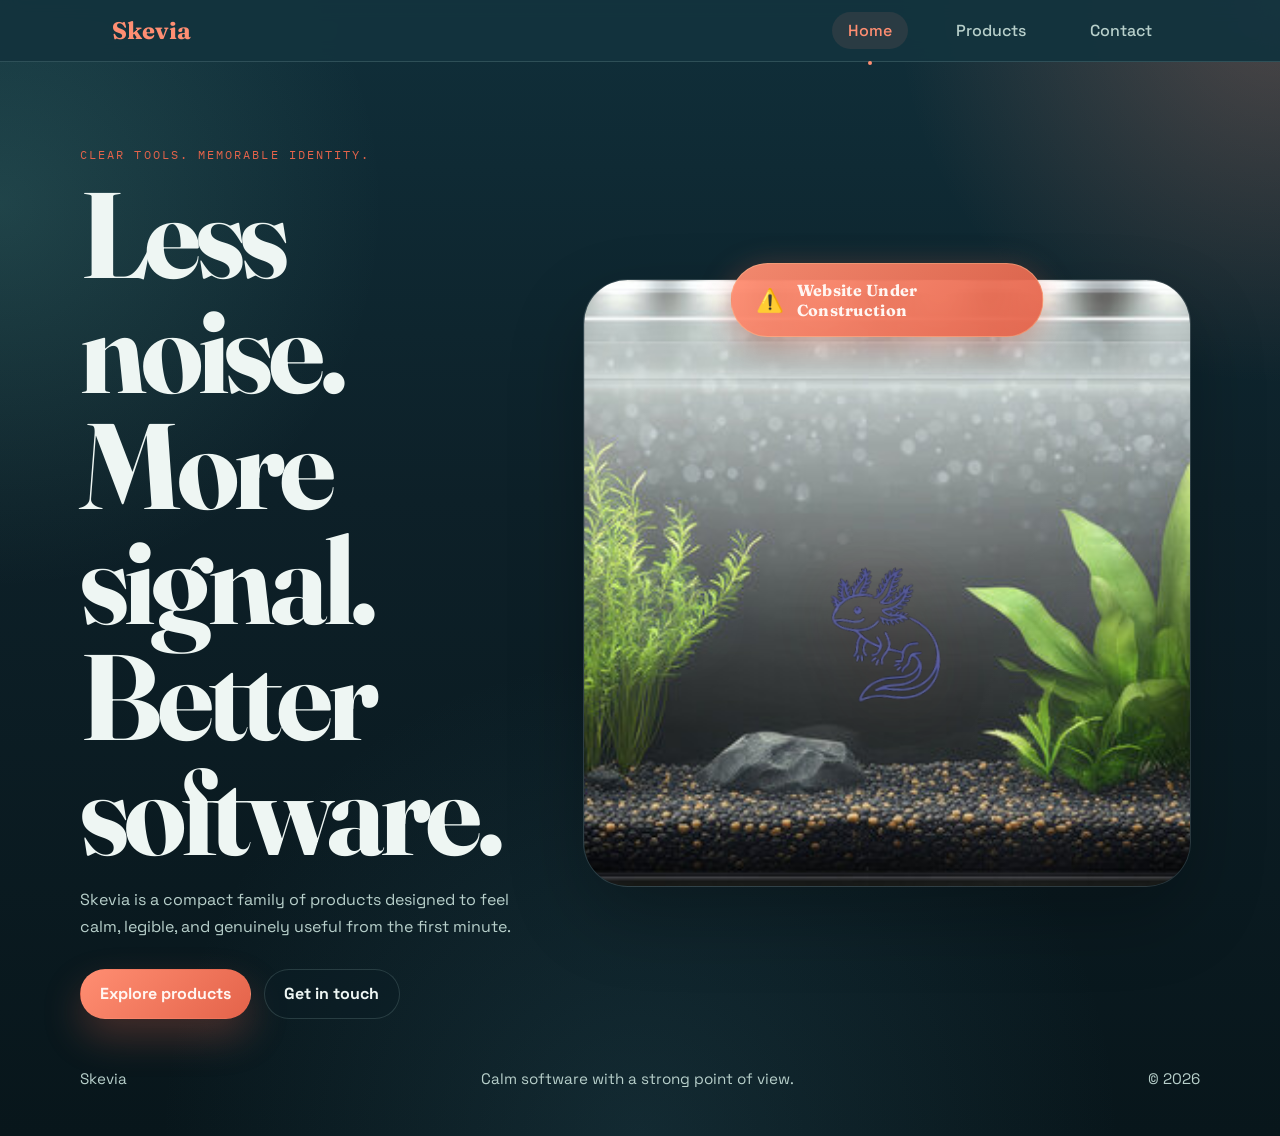
==== commit f65abdcb: "Keep prototype theme after merging main Restore prototype styling/layout while keeping main branch c" ====
--- a/index.html
+++ b/index.html
@@ -5,232 +5,77 @@
     <meta name="viewport" content="width=device-width, initial-scale=1.0" />
     <meta
       name="description"
-      content="Skevia builds calm software—Studios, Veks AI, Zephra, Vocari, Luma, and Perea—with a clear editorial point of view."
+      content="Skevia is building a calm, clear software family with a stronger editorial point of view."
     />
-    <meta
-      name="robots"
-      content="index,follow,max-snippet:-1,max-image-preview:large,max-video-preview:-1"
-    />
-    <link rel="canonical" href="https://skevia.net/" />
-    <meta property="og:type" content="website" />
-    <meta property="og:site_name" content="Skevia" />
-    <meta property="og:title" content="Skevia | Calm software with a strong point of view" />
-    <meta
-      property="og:description"
-      content="Explore Skevia Studios, Veks AI, Zephra, Vocari, Luma, and Perea."
-    />
-    <meta property="og:url" content="https://skevia.net/" />
-    <meta property="og:image" content="https://skevia.net/company_logo.png" />
-    <meta name="twitter:card" content="summary" />
-    <meta name="twitter:title" content="Skevia | Calm software with a strong point of view" />
-    <meta
-      name="twitter:description"
-      content="Explore Skevia Studios, Veks AI, Zephra, Vocari, Luma, and Perea."
-    />
-    <meta name="twitter:image" content="https://skevia.net/company_logo.png" />
-    <meta name="theme-color" content="#0c0a10" />
-    <title>Skevia | Home</title>
+    <meta name="theme-color" content="#0f2a34" />
+    <title>Skevia | Calm software with a strong point of view</title>
     <link rel="preconnect" href="https://fonts.googleapis.com" />
     <link rel="preconnect" href="https://fonts.gstatic.com" crossorigin />
     <link
-      href="https://fonts.googleapis.com/css2?family=Instrument+Serif&family=JetBrains+Mono:wght@400;500;600&family=Syne:wght@600;700;800&display=swap"
+      href="https://fonts.googleapis.com/css2?family=Fraunces:opsz,wght@9..144,500;9..144,700&family=IBM+Plex+Mono:wght@400;500;600&family=Space+Grotesk:wght@400;500;700&display=swap"
       rel="stylesheet"
     />
-    <link rel="icon" href="favicon.svg?v=2026-04-24b" type="image/svg+xml" />
-    <link rel="alternate icon" href="company-logo-cutout.png" type="image/png" />
-    <link rel="apple-touch-icon" href="company-logo-cutout.png" />
-    <link rel="stylesheet" href="styles.css?v=2026-04-24a" />
+    <link rel="icon" href="favicon.svg" />
+    <link rel="stylesheet" href="styles.css" />
   </head>
   <body>
-    <a class="skip-link" href="#main-content">Skip to content</a>
-    <nav class="main-nav" data-nav aria-label="Primary">
+    <nav class="main-nav">
       <div class="nav-container">
         <a href="index.html" class="nav-logo">Skevia</a>
         <ul class="nav-tabs">
-          <li>
-            <a href="index.html" class="nav-link" aria-current="page">Home</a>
-          </li>
+          <li><a href="index.html" class="nav-link active">Home</a></li>
           <li><a href="products.html" class="nav-link">Products</a></li>
           <li><a href="contact.html" class="nav-link">Contact</a></li>
         </ul>
       </div>
     </nav>
 
-    <main id="main-content" tabindex="-1">
+    <main id="top">
       <section class="hero reveal">
         <div class="hero-copy">
           <p class="eyebrow">Clear tools. Memorable identity.</p>
-          <h1>
-            <span class="hero-title-line">Stop struggling,</span>
-            <span class="hero-title-line">start creating.</span>
-          </h1>
+          <h1>Less noise. More signal. Better software.</h1>
           <p class="hero-lead">
-            Skevia Studios, Veks AI, Zephra, Vocari, Luma, and Perea—a compact
-            family of projects designed to feel calm, legible, and genuinely
-            useful from the first minute.
+            Skevia is a compact family of products designed to feel calm,
+            legible, and genuinely useful from the first minute.
           </p>
 
           <div class="hero-actions">
-            <a href="products.html" class="button button-secondary">Explore products</a>
-            <a href="contact.html" class="button button-secondary">Get in touch</a>
+            <a class="button button-primary" href="products.html"
+              >Explore products</a
+            >
+            <a class="button button-secondary" href="contact.html">Get in touch</a>
           </div>
-
-          <aside class="gofundme-card" aria-label="Support Skevia on GoFundMe">
-            <div class="gofundme-card-top">
-              <p class="gofundme-eyebrow">Support</p>
-              <p class="gofundme-title">Help launch Skevia</p>
-            </div>
-            <p class="gofundme-copy">
-              If you want to back the mission—local-first Zephra, plain-language
-              help from Vocari, calmer surfaces with Luma, and local student
-              jobs—support the fundraiser.
-            </p>
-            <div class="gofundme-actions">
-              <a
-                class="button button-primary"
-                href="https://www.gofundme.com/f/support-Skevia"
-                target="_blank"
-                rel="noopener noreferrer"
-                aria-label="Open Skevia fundraiser on GoFundMe (opens in new tab)"
-                >Open GoFundMe</a
-              >
-            </div>
-          </aside>
         </div>
 
         <div class="hero-mark reveal" aria-hidden="true">
-          <div class="tank-showcase">
-            <div class="tank-rim">
-              <span class="tank-rim-glow"></span>
-              <span class="tank-led tank-led--a"></span>
-              <span class="tank-led tank-led--b"></span>
-              <span class="tank-led tank-led--c"></span>
+          <div class="under-construction-banner">
+            <span class="construction-icon">⚠️</span>
+            <p>Website Under Construction</p>
+          </div>
+          <div class="hero-tank">
+            <img class="hero-tank-image" src="fish-tank.jpg" alt="Aquarium tank" />
+            <div class="tank-overlay">
+              <span class="tank-bubble bubble-1"></span>
+              <span class="tank-bubble bubble-2"></span>
+              <span class="tank-bubble bubble-3"></span>
+              <span class="tank-bubble bubble-4"></span>
+              <span class="tank-bubble bubble-5"></span>
+              <span class="tank-bubble bubble-6"></span>
+              <span class="plant-sway plant-left"></span>
+              <span class="plant-sway plant-right"></span>
             </div>
-            <div class="tank-bezel">
-              <span class="tank-corner tank-corner--tl"></span>
-              <span class="tank-corner tank-corner--tr"></span>
-              <span class="tank-corner tank-corner--bl"></span>
-              <span class="tank-corner tank-corner--br"></span>
-              <div class="hero-tank">
-                <img
-                  class="hero-tank-image"
-                  src="fish-tank.jpg"
-                  alt=""
-                  decoding="async"
-                  fetchpriority="high"
-                />
-                <div class="tank-caustics-layer"></div>
-                <div class="tank-light-sweep"></div>
-                <div class="tank-overlay">
-                  <span class="tank-bubble bubble-1"></span>
-                  <span class="tank-bubble bubble-2"></span>
-                  <span class="tank-bubble bubble-3"></span>
-                  <span class="tank-bubble bubble-4"></span>
-                  <span class="tank-bubble bubble-5"></span>
-                  <span class="tank-bubble bubble-6"></span>
-                  <span class="tank-micro m1"></span>
-                  <span class="tank-micro m2"></span>
-                  <span class="tank-micro m3"></span>
-                  <span class="tank-micro m4"></span>
-                  <span class="tank-micro m5"></span>
-                  <span class="tank-sparkle s1"></span>
-                  <span class="tank-sparkle s2"></span>
-                  <span class="tank-sparkle s3"></span>
-                  <span class="plant-sway plant-left"></span>
-                  <span class="plant-sway plant-right"></span>
-                </div>
-                <img
-                  class="hero-logo"
-                  src="company-logo-cutout.png"
-                  alt=""
-                  decoding="async"
-                />
-              </div>
-            </div>
-            <div class="tank-pedestal">
-              <span class="tank-pedestal-shine"></span>
-            </div>
+            <img class="hero-logo" src="company-logo-cutout.png" alt="Axolotl logo" />
           </div>
         </div>
-      </section>
-
-      <section class="section section--tight reveal" aria-labelledby="values-heading">
-        <div class="section-heading">
-          <p class="eyebrow">How we build</p>
-          <h2 id="values-heading">Local first, human first</h2>
-          <p>
-            Skevia is a small studio betting on software that respects your
-            machine, your attention, and your time—without dumbing things down.
-          </p>
-        </div>
-        <ul class="value-grid">
-          <li class="value-item">
-            <strong>Privacy by architecture</strong>
-            <span
-              >Sensitive work stays on your hardware where it belongs—starting
-              with Zephra’s fully local intelligence.</span
-            >
-            <a href="products.html#product-zephra" class="value-item-link">Zephra on the products page</a>
-          </li>
-          <li class="value-item">
-            <strong>Clarity over jargon</strong>
-            <span
-              >Vocari meets panic with plain language and next steps, because
-              “error codes” shouldn’t be a literacy test.</span
-            >
-            <a href="products.html#product-vocari" class="value-item-link">Vocari on the products page</a>
-          </li>
-          <li class="value-item">
-            <strong>Interfaces that get out of the way</strong>
-            <span
-              >Luma trims noise from the tools you live in so the screen feels
-              lighter by default, not after a dozen settings panels.</span
-            >
-            <a href="products.html#product-luma" class="value-item-link">Luma on the products page</a>
-          </li>
-        </ul>
-        <p class="section-cta">
-          <a href="products.html" class="button button-primary">See the full lineup</a>
-        </p>
       </section>
     </main>
 
     <footer class="site-footer">
-      <div class="footer-brand">
-        <p class="footer-title">Skevia</p>
-        <p>Calm software with a strong point of view.</p>
-      </div>
-      <ul class="footer-nav" aria-label="Site">
-        <li><a href="index.html" aria-current="page">Home</a></li>
-        <li><a href="products.html">Products</a></li>
-        <li><a href="contact.html">Contact</a></li>
-        <li>
-          <a
-            href="https://www.gofundme.com/f/support-Skevia"
-            target="_blank"
-            rel="noopener noreferrer"
-            aria-label="Skevia on GoFundMe (opens in new tab)"
-            >GoFundMe</a
-          >
-        </li>
-      </ul>
-      <div class="footer-meta">
-        <p class="footer-copy">&copy; <span data-year></span> Skevia</p>
-      </div>
+      <p>Skevia</p>
+      <p>Calm software with a strong point of view.</p>
+      <p>&copy; <span data-year></span></p>
     </footer>
-
-    <script type="application/ld+json">
-      {
-        "@context": "https://schema.org",
-        "@type": "Organization",
-        "name": "Skevia",
-        "url": "https://skevia.net/",
-        "logo": "https://skevia.net/company_logo.png",
-        "email": "SkeviaSoftware@gmail.com",
-        "description": "Skevia builds calm software including Studios, Veks AI, Zephra, Vocari, Luma, and Perea.",
-        "sameAs": ["https://www.gofundme.com/f/support-Skevia"]
-      }
-    </script>
 
     <script src="script.js"></script>
   </body>
--- a/styles.css
+++ b/styles.css
@@ -1,44 +1,20 @@
-/* Skevia — Chromatic Almanac (redesign) */
-
-@property --aurora-a {
-  syntax: "<angle>";
-  inherits: false;
-  initial-value: 232deg;
-}
-
-@property --aurora-b {
-  syntax: "<angle>";
-  inherits: false;
-  initial-value: 308deg;
-}
-
 :root {
-  --void: #050506;
-  --surface: rgba(16, 14, 22, 0.78);
-  --surface-2: rgba(22, 18, 32, 0.55);
-  --ink: #f6f1e8;
-  --ink-dim: rgba(246, 241, 232, 0.66);
-  --coral: #ff5c4d;
-  --mint: #2ee6be;
-  --violet: #b38cff;
-  --gold: #e8c547;
-  --line: rgba(246, 241, 232, 0.11);
-  --line-strong: rgba(246, 241, 232, 0.2);
-  --glow-coral: rgba(255, 92, 77, 0.35);
-  --glow-mint: rgba(46, 230, 190, 0.28);
-  --shadow: 0 28px 80px rgba(0, 0, 0, 0.55);
-  --shadow-soft: 0 16px 48px rgba(0, 0, 0, 0.35);
-  --display: "Syne", system-ui, sans-serif;
-  --serif: "Instrument Serif", Georgia, serif;
-  --mono: "JetBrains Mono", ui-monospace, monospace;
-  --radius-lg: 1.35rem;
-  --radius-md: 0.85rem;
-  --layout-gutter: clamp(0.75rem, 2.75vw, 3.5rem);
-  --shell-width: calc(100% - 2 * var(--layout-gutter));
-  --text-column-max: 40rem;
-  --prose-max: 40rem;
-  --hero-copy-pad-inline: clamp(1rem, 2.4vw, 1.85rem);
-  --nav-h: 4.25rem;
+  --bg: #0d2028;
+  --surface: rgba(14, 40, 49, 0.78);
+  --surface-strong: rgba(19, 52, 62, 0.96);
+  --ink: #eef6f3;
+  --muted: #b8d0cb;
+  --accent: #ff8e72;
+  --accent-deep: #e4634a;
+  --moss: #7ad1bf;
+  --line: rgba(189, 231, 224, 0.16);
+  --shadow: 0 30px 70px rgba(3, 13, 17, 0.34);
+  --display: "Fraunces", serif;
+  --body: "Space Grotesk", sans-serif;
+  --mono: "IBM Plex Mono", monospace;
+  --radius-lg: 2rem;
+  --radius-md: 1.5rem;
+  --max-width: 1120px;
 }
 
 *,
@@ -49,141 +25,108 @@
 
 html {
   scroll-behavior: smooth;
-  scroll-padding-top: calc(var(--nav-h) + 1rem);
+  scroll-padding-top: 6rem;
 }
 
 section[id] {
-  scroll-margin-top: calc(var(--nav-h) + 2rem);
-}
-
-[id^="product-"] {
-  scroll-margin-top: calc(var(--nav-h) + 1.5rem);
-}
-
-/* Soft chromatic rails in the viewport margins (behind page content) */
-main::before,
-main::after {
-  content: "";
-  position: fixed;
-  top: calc(var(--nav-h) + 0.5rem);
-  bottom: 0;
-  width: 3px;
-  border-radius: 999px;
-  pointer-events: none;
-  z-index: 0;
-  opacity: 0.45;
-}
-
-main::before {
-  left: max(0.25rem, calc(var(--layout-gutter) * 0.28));
-  background: linear-gradient(
-    180deg,
-    transparent 0%,
-    rgba(255, 92, 77, 0.55) 18%,
-    rgba(46, 230, 190, 0.5) 52%,
-    rgba(179, 140, 255, 0.45) 82%,
-    transparent 100%
-  );
-  box-shadow: 0 0 28px rgba(46, 230, 190, 0.12);
-}
-
-main::after {
-  right: max(0.25rem, calc(var(--layout-gutter) * 0.28));
-  background: linear-gradient(
-    180deg,
-    transparent 0%,
-    rgba(179, 140, 255, 0.5) 22%,
-    rgba(46, 230, 190, 0.45) 58%,
-    rgba(255, 92, 77, 0.35) 88%,
-    transparent 100%
-  );
-  box-shadow: 0 0 28px rgba(179, 140, 255, 0.1);
+  scroll-margin-top: 7.5rem;
 }
 
 body {
   margin: 0;
   min-height: 100vh;
-  padding-top: var(--nav-h);
+  padding-top: 6rem;
   color: var(--ink);
-  font-family: var(--serif);
-  font-size: 1.06rem;
-  line-height: 1.65;
-  font-stretch: normal;
-  letter-spacing: normal;
-  background-color: var(--void);
-  background-image:
-    linear-gradient(
-      90deg,
-      rgba(255, 92, 77, 0.07) 0%,
-      transparent 8%,
-      transparent 92%,
-      rgba(179, 140, 255, 0.08) 100%
-    ),
-    radial-gradient(ellipse 85% 70% at 50% -15%, rgba(179, 140, 255, 0.16), transparent 58%),
-    radial-gradient(ellipse 55% 50% at 100% 45%, rgba(46, 230, 190, 0.1), transparent 48%),
-    radial-gradient(ellipse 50% 55% at 0% 55%, rgba(255, 92, 77, 0.09), transparent 50%),
-    linear-gradient(168deg, #12101a 0%, var(--void) 42%, #020203 100%);
+  font-family: var(--body);
+  background:
+    radial-gradient(circle at top right, rgba(255, 142, 114, 0.26), transparent 24rem),
+    radial-gradient(circle at left 18%, rgba(122, 209, 191, 0.16), transparent 24rem),
+    radial-gradient(circle at bottom, rgba(68, 133, 154, 0.18), transparent 30rem),
+    linear-gradient(180deg, #102f3a 0%, var(--bg) 44%, #08161b 100%);
   overflow-x: hidden;
-}
-
-body::before {
-  content: "";
-  position: fixed;
-  inset: -20%;
-  pointer-events: none;
-  z-index: -2;
-  background:
-    conic-gradient(
-      from var(--aurora-a) at 35% 35%,
-      rgba(255, 92, 77, 0.09),
-      transparent 28%,
-      rgba(46, 230, 190, 0.07),
-      transparent 52%,
-      rgba(179, 140, 255, 0.1),
-      transparent 78%,
-      rgba(255, 92, 77, 0.06)
-    ),
-    conic-gradient(
-      from var(--aurora-b) at 70% 65%,
-      rgba(232, 197, 71, 0.05),
-      transparent 35%,
-      rgba(46, 230, 190, 0.06),
-      transparent 70%
-    );
-  filter: blur(52px) saturate(1.15);
-  opacity: 0.85;
-  animation: aurora-rotate 28s ease-in-out infinite alternate;
-}
-
-body::after {
-  content: "";
-  position: fixed;
-  inset: 0;
-  pointer-events: none;
-  z-index: -1;
-  opacity: 0.42;
-  background-image: url("bg-noise.svg");
-  background-size: 240px 240px;
-  mix-blend-mode: overlay;
-}
-
-@keyframes aurora-rotate {
-  0% {
-    --aurora-a: 220deg;
-    --aurora-b: 295deg;
-    transform: scale(1) translate3d(0, 0, 0);
-  }
-
-  100% {
-    --aurora-a: 300deg;
-    --aurora-b: 28deg;
-    transform: scale(1.06) translate3d(-2%, 1%, 0);
-  }
 }
 
 a {
   color: inherit;
   text-decoration: none;
+}
+
+/* Navigation Styles */
+.main-nav {
+  position: fixed;
+  top: 0;
+  left: 0;
+  right: 0;
+  background: var(--surface-strong);
+  backdrop-filter: blur(10px);
+  border-bottom: 1px solid var(--line);
+  z-index: 1000;
+  padding: 1rem 0;
+}
+
+.nav-container {
+  max-width: var(--max-width);
+  margin: 0 auto;
+  padding: 0 2rem;
+  display: flex;
+  justify-content: space-between;
+  align-items: center;
+}
+
+.nav-logo {
+  font-family: var(--display);
+  font-size: 1.5rem;
+  font-weight: 700;
+  color: var(--accent);
+  transition: color 0.3s ease;
+}
+
+.nav-logo:hover {
+  color: var(--moss);
+}
+
+.nav-tabs {
+  display: flex;
+  list-style: none;
+  margin: 0;
+  padding: 0;
+  gap: 2rem;
+}
+
+.nav-link {
+  color: var(--muted);
+  font-weight: 500;
+  padding: 0.5rem 1rem;
+  border-radius: var(--radius-md);
+  transition: all 0.3s ease;
+  position: relative;
+}
+
+.nav-link:hover {
+  color: var(--ink);
+  background: rgba(255, 255, 255, 0.1);
+}
+
+.nav-link.active {
+  color: var(--accent);
+  background: rgba(255, 142, 114, 0.1);
+}
+
+.nav-link.active::after {
+  content: '';
+  position: absolute;
+  bottom: -1rem;
+  left: 50%;
+  transform: translateX(-50%);
+  width: 4px;
+  height: 4px;
+  background: var(--accent);
+  border-radius: 50%;
+}
+
+/* Adjust hero section to account for fixed nav */
+.hero {
+  padding-top: 5rem;
 }
 
 img {
@@ -199,886 +142,199 @@
 }
 
 :focus-visible {
-  outline: 2px solid var(--mint);
-  outline-offset: 3px;
-}
-
-.skip-link {
-  position: absolute;
-  left: 0.75rem;
-  top: 0.75rem;
-  z-index: 2000;
-  padding: 0.65rem 1rem;
-  border-radius: 999px;
-  font-family: var(--mono);
-  font-size: 0.68rem;
-  font-weight: 600;
-  letter-spacing: 0.06em;
-  text-transform: uppercase;
-  color: var(--void);
-  background: linear-gradient(118deg, var(--mint) 0%, #7af0d4 100%);
-  box-shadow: var(--shadow-soft);
-  transform: translateY(-160%);
-  transition: transform 0.2s ease;
-}
-
-.skip-link:focus {
-  transform: translateY(0);
-}
-
-@media (scripting: none) {
-  .reveal {
-    opacity: 1;
-    transform: none;
-  }
-}
-
-/* ---------- Navigation ---------- */
-
-.main-nav {
-  position: fixed;
-  top: 0;
-  left: 0;
-  right: 0;
-  z-index: 1000;
-  padding: 0.65rem var(--layout-gutter);
-  background: transparent;
-  transition: padding 0.25s ease;
-  isolation: isolate;
-}
-
-.main-nav[data-scrolled="true"] {
-  padding-top: 0.4rem;
-  padding-bottom: 0.4rem;
-}
-
-.nav-container {
-  width: 100%;
-  max-width: none;
-  margin: 0 auto;
-  display: flex;
-  align-items: center;
-  justify-content: space-between;
-  gap: 1rem;
-  padding: 0.55rem 0.85rem 0.55rem 1rem;
-  border-radius: 100px;
-  border: 1px solid var(--line);
-  background: linear-gradient(
-    135deg,
-    rgba(12, 10, 18, 0.92) 0%,
-    rgba(18, 14, 28, 0.78) 100%
-  );
-  backdrop-filter: blur(18px) saturate(1.2);
-  box-shadow:
-    var(--shadow-soft),
-    inset 0 1px 0 rgba(255, 255, 255, 0.06);
-  transition:
-    padding 0.25s ease,
-    border-color 0.25s ease,
-    box-shadow 0.25s ease;
-}
-
-.main-nav[data-scrolled="true"] .nav-container {
-  padding-block: 0.42rem;
-  border-color: rgba(246, 241, 232, 0.14);
-  box-shadow:
-    0 12px 40px rgba(0, 0, 0, 0.42),
-    0 0 0 1px rgba(46, 230, 190, 0.08),
-    inset 0 1px 0 rgba(255, 255, 255, 0.07);
-}
-
-.nav-logo {
-  font-family: var(--display);
-  font-weight: 800;
-  font-size: 1.05rem;
-  letter-spacing: -0.03em;
-  text-transform: uppercase;
-  background: linear-gradient(110deg, var(--ink) 0%, rgba(246, 241, 232, 0.75) 100%);
-  -webkit-background-clip: text;
-  background-clip: text;
-  color: transparent;
-  transition: filter 0.25s ease;
-}
-
-.nav-logo:hover {
-  filter: drop-shadow(0 0 12px var(--glow-mint));
-}
-
-.nav-tabs {
-  display: flex;
-  list-style: none;
-  margin: 0;
-  padding: 0;
-  gap: 0.15rem;
-  flex-wrap: wrap;
-  justify-content: flex-end;
-}
-
-.nav-link {
-  position: relative;
-  font-family: var(--mono);
-  font-size: 0.68rem;
-  font-weight: 500;
-  letter-spacing: 0.06em;
-  text-transform: uppercase;
-  color: var(--ink-dim);
-  padding: 0.55rem 0.95rem;
-  border-radius: 999px;
-  transition:
-    color 0.2s ease,
-    background 0.2s ease,
-    box-shadow 0.2s ease;
-}
-
-.nav-link::before,
-.nav-link::after {
-  position: absolute;
-  top: 50%;
-  transform: translateY(-50%);
-  font-weight: 400;
-  opacity: 0;
-  transition: opacity 0.2s ease;
-  color: var(--coral);
-  pointer-events: none;
-}
-
-.nav-link::before {
-  content: "[";
-  left: 0.35rem;
-}
-
-.nav-link::after {
-  content: "]";
-  right: 0.35rem;
-}
-
-.nav-link:hover {
-  color: var(--ink);
-  background: rgba(246, 241, 232, 0.06);
-}
-
-.nav-link:hover::before,
-.nav-link:hover::after {
-  opacity: 0.55;
-}
-
-.nav-link[aria-current="page"] {
-  color: var(--void);
-  background: linear-gradient(125deg, var(--mint) 0%, #7af0d4 45%, #9ae8ff 100%);
-  box-shadow:
-    0 0 0 1px rgba(255, 255, 255, 0.2),
-    0 12px 32px var(--glow-mint);
-}
-
-.nav-link[aria-current="page"]::before,
-.nav-link[aria-current="page"]::after {
-  opacity: 0;
-}
-
-/* ---------- Layout shells ---------- */
+  outline: 2px solid var(--accent);
+  outline-offset: 4px;
+}
 
 .hero,
 .section,
 .site-footer {
-  position: relative;
-  z-index: 1;
-  width: var(--shell-width);
-  max-width: none;
+  width: min(calc(100% - 2rem), var(--max-width));
   margin-inline: auto;
 }
 
-.value-grid {
-  display: grid;
-  grid-template-columns: repeat(auto-fit, minmax(240px, 1fr));
-  gap: 1rem 1.25rem;
-  margin: 1.75rem 0 1.5rem;
-  padding: 0;
-  list-style: none;
-}
-
-.value-item {
-  margin: 0;
-  padding: 1.15rem 1.25rem;
-  border-radius: var(--radius-md);
-  border: 1px solid var(--line);
-  background: var(--surface);
-  box-shadow: var(--shadow-soft);
-}
-
-.value-item strong {
-  display: block;
-  font-family: var(--display);
-  font-size: 0.95rem;
-  font-weight: 800;
-  letter-spacing: -0.02em;
-  margin-bottom: 0.45rem;
-  color: var(--ink);
-}
-
-.value-item span {
-  font-size: 0.92rem;
-  color: var(--ink-dim);
-  line-height: 1.65;
-}
-
-.value-item-link {
-  display: inline-block;
-  margin-top: 0.85rem;
+.eyebrow {
+  margin: 0 0 0.9rem;
+  color: var(--accent-deep);
   font-family: var(--mono);
-  font-size: 0.68rem;
-  font-weight: 600;
-  letter-spacing: 0.08em;
-  text-transform: uppercase;
-  color: var(--mint);
-  border-bottom: 1px solid rgba(46, 230, 190, 0.35);
-  padding-bottom: 0.08rem;
-  transition:
-    color 0.2s ease,
-    border-color 0.2s ease;
-}
-
-.value-item-link:hover {
-  color: var(--coral);
-  border-color: rgba(255, 92, 77, 0.45);
-}
-
-.section-cta {
-  margin-top: 0.25rem;
-}
-
-.section-outro {
-  margin-top: 2.75rem;
-  padding: 2rem 1.75rem 2.1rem;
-  border-radius: var(--radius-lg);
-  border: 1px solid var(--line);
-  background:
-    linear-gradient(125deg, rgba(179, 140, 255, 0.09) 0%, transparent 38%),
-    linear-gradient(215deg, rgba(255, 92, 77, 0.06) 0%, transparent 35%),
-    var(--surface);
-  box-shadow: var(--shadow-soft);
-  position: relative;
-  overflow: hidden;
-}
-
-.section-outro::before {
-  content: "";
-  position: absolute;
-  inset: 0;
-  background: repeating-linear-gradient(
-    -8deg,
-    transparent,
-    transparent 18px,
-    rgba(246, 241, 232, 0.02) 18px,
-    rgba(246, 241, 232, 0.02) 19px
-  );
-  pointer-events: none;
-}
-
-.section-outro-title {
-  margin: 0;
-  position: relative;
-  z-index: 1;
-  font-family: var(--display);
-  font-weight: 800;
-  font-size: clamp(1.65rem, 4vw, 2.35rem);
-  letter-spacing: -0.04em;
-  line-height: 1.05;
-  max-width: 18ch;
-}
-
-.section-outro-lead {
-  position: relative;
-  z-index: 1;
-  margin: 0.85rem 0 0;
-  max-width: 36rem;
-  color: var(--ink-dim);
-  line-height: 1.72;
-  font-size: 1.02rem;
-}
-
-.section-outro .eyebrow {
-  position: relative;
-  z-index: 1;
-  margin-bottom: 0.75rem;
-}
-
-.section-outro-actions {
-  position: relative;
-  z-index: 1;
-  display: flex;
-  flex-wrap: wrap;
-  gap: 0.75rem;
-  margin-top: 1.35rem;
-}
-
-/* ---------- 404 ---------- */
-
-.page-missing {
-  padding-top: 1rem;
-}
-
-.page-missing-title {
-  margin: 0 0 1rem;
-  font-family: var(--display);
-  font-weight: 800;
-  font-size: clamp(2.35rem, 5.5vw, 3.85rem);
-  letter-spacing: -0.04em;
-  line-height: 1.05;
-  max-width: 22ch;
-}
-
-.page-missing-lead {
-  margin-top: 0;
-}
-
-.page-missing-actions {
-  margin-top: 1.75rem;
-}
-
-/* ---------- Type rhythm ---------- */
-
-.eyebrow {
-  margin: 0 0 1rem;
-  font-family: var(--mono);
-  font-size: 0.7rem;
-  font-weight: 500;
-  letter-spacing: 0.08em;
-  text-transform: uppercase;
-  color: var(--violet);
-}
-
-/* Wide tracking can sit flush against the rail; nudge without stretching lines */
-.hero-copy > .eyebrow {
-  padding-inline-start: 0.08em;
-  margin-inline-end: 0.5rem;
-}
-
-.hero-copy h1,
-.section-heading h2,
-.contact-intro h1 {
-  margin: 0;
-  font-family: var(--display);
-  font-weight: 800;
-  line-height: 1.02;
-  letter-spacing: -0.04em;
-}
-
-.section-heading h2,
-.contact-intro h1 {
-  text-wrap: balance;
-}
-
-.contact-intro h1 {
-  font-size: clamp(2.35rem, 5.5vw, 3.85rem);
-}
-
-.hero-copy h1 {
-  max-width: 100%;
-  font-size: clamp(2.1rem, 4.6vw + 0.5rem, 4.6rem);
-  line-height: 1.05;
-  padding-block: 0.06em 0.12em;
-  text-wrap: balance;
-  hyphens: manual;
-  background: linear-gradient(
-    118deg,
-    var(--ink) 0%,
-    rgba(246, 241, 232, 0.88) 38%,
-    var(--gold) 92%
-  );
-  -webkit-background-clip: text;
-  background-clip: text;
-  color: transparent;
-  overflow: visible;
-}
-
-.hero-copy h1 .hero-title-line {
-  display: block;
-  white-space: normal;
-}
-
-.hero-copy h1 .hero-title-line:last-child {
-  padding-top: 0.02em;
-}
-
-/* Never force nowrap here: it can overflow the viewport and get clipped by overflow-x:hidden */
-
-/* Prefer column-relative sizing when supported (avoids vw-only type wider than the text column) */
-@supports (font-size: 1cqi) {
-  .hero-copy h1 {
-    font-size: clamp(2.1rem, 10.25cqi + 0.95rem, 4.6rem);
-  }
-}
-
-.hero-lead,
-.section-heading p,
-.product-card p,
-.contact-lead {
-  margin: 1.15rem 0 0;
-  color: var(--ink-dim);
-  line-height: 1.78;
-  max-width: min(var(--prose-max), 100%);
-  font-size: 1.05rem;
-}
-
-/* ---------- Hero ---------- */
-
-.hero {
-  display: grid;
-  /* First track: enough min width so two nowrap headline lines are not clipped */
-  grid-template-columns: minmax(28rem, 1.22fr) minmax(17.5rem, 1fr);
-  gap: clamp(1.5rem, 4.5vw, 4.5rem);
-  align-items: center;
-  padding: 3rem 0 2.5rem;
-  position: relative;
-  overflow: visible;
-}
-
-.hero-copy {
-  position: relative;
-  z-index: 1;
-  box-sizing: border-box;
-  justify-self: stretch;
-  width: min(100%, var(--text-column-max));
-  max-width: var(--text-column-max);
-  min-width: 0;
-  padding-inline: var(--hero-copy-pad-inline) 0.35rem;
-  overflow: visible;
-  container-type: inline-size;
-  container-name: hero-copy;
-}
-
-@media (min-width: 1081px) {
-  .hero-copy {
-    max-width: none;
-    width: 100%;
-  }
-
-  .hero .gofundme-card {
-    max-width: 100%;
-  }
-}
-
-.hero-copy::before {
-  content: "";
-  position: absolute;
-  left: calc(var(--hero-copy-pad-inline) * 0.35);
-  top: -0.35rem;
-  bottom: -0.35rem;
-  width: 3px;
-  border-radius: 999px;
-  background: linear-gradient(
-    180deg,
-    transparent,
-    var(--coral) 18%,
-    var(--mint) 52%,
-    var(--violet) 82%,
-    transparent
-  );
-  opacity: 0.85;
-  pointer-events: none;
-}
-
-/* ---------- GoFundMe ticket ---------- */
-
-.gofundme-card {
-  margin-top: 1.85rem;
-  max-width: min(var(--text-column-max), 100%);
-  padding: 1.35rem 1.35rem 1.45rem;
-  border-radius: var(--radius-md);
-  border: 1px dashed var(--line-strong);
-  background:
-    linear-gradient(145deg, rgba(255, 92, 77, 0.08) 0%, transparent 42%),
-    linear-gradient(210deg, rgba(46, 230, 190, 0.06) 0%, transparent 38%),
-    var(--surface);
-  box-shadow: var(--shadow-soft);
-  position: relative;
-  overflow: hidden;
-}
-
-.gofundme-card::after {
-  content: "";
-  position: absolute;
-  inset: 0;
-  background: repeating-linear-gradient(
-    -12deg,
-    transparent,
-    transparent 12px,
-    rgba(246, 241, 232, 0.02) 12px,
-    rgba(246, 241, 232, 0.02) 13px
-  );
-  pointer-events: none;
-}
-
-.gofundme-card-top {
-  display: flex;
-  align-items: baseline;
-  justify-content: space-between;
-  gap: 1rem;
-  position: relative;
-  z-index: 1;
-}
-
-.gofundme-eyebrow {
-  margin: 0;
-  font-family: var(--mono);
-  font-size: 0.68rem;
-  font-weight: 600;
+  font-size: 0.72rem;
   letter-spacing: 0.18em;
   text-transform: uppercase;
-  color: var(--coral);
-}
-
-.gofundme-title {
-  margin: 0;
-  font-family: var(--display);
-  font-size: 1.08rem;
-  font-weight: 800;
-  letter-spacing: -0.02em;
-}
-
-.gofundme-copy {
-  margin: 0.85rem 0 0;
-  color: var(--ink-dim);
-  line-height: 1.68;
-  position: relative;
-  z-index: 1;
-}
-
-.gofundme-actions {
-  display: flex;
-  flex-wrap: wrap;
-  gap: 0.75rem;
-  margin-top: 1.1rem;
-  position: relative;
-  z-index: 1;
-}
-
-.hero-actions {
-  display: flex;
-  flex-wrap: wrap;
-  gap: 0.75rem;
-  margin-top: 1.65rem;
-}
-
-/* ---------- Buttons ---------- */
+}
+
+.button,
+.product-card,
+.principle-card {
+  transition:
+    transform 180ms ease,
+    border-color 180ms ease,
+    background-color 180ms ease,
+    box-shadow 180ms ease,
+    color 180ms ease;
+}
 
 .button {
   display: inline-flex;
   align-items: center;
   justify-content: center;
   min-height: 3rem;
-  padding: 0.85rem 1.35rem;
+  padding: 0.85rem 1.2rem;
   border-radius: 999px;
   border: 1px solid var(--line);
+  font-weight: 700;
+}
+
+.button:hover,
+.button:focus-visible,
+.product-card:hover,
+.product-card:focus-within,
+.principle-card:hover,
+.principle-card:focus-within {
+  transform: translateY(-2px);
+}
+
+.button-primary {
+  color: #fff6f2;
+  border-color: transparent;
+  background: linear-gradient(135deg, var(--accent), var(--accent-deep));
+  box-shadow: 0 18px 38px rgba(228, 99, 74, 0.28);
+}
+
+.button-secondary {
+  background: rgba(11, 29, 36, 0.5);
+  color: var(--ink);
+}
+
+.hero {
+  display: grid;
+  grid-template-columns: minmax(0, 0.85fr) minmax(360px, 1.15fr);
+  gap: 2rem;
+  align-items: center;
+  padding: 3.2rem 0 2.2rem;
+}
+
+.hero-copy h1,
+.section-heading h2,
+.approach-panel h2 {
+  margin: 0;
   font-family: var(--display);
   font-weight: 700;
-  font-size: 0.92rem;
-  letter-spacing: -0.02em;
-  transition:
-    transform 0.18s ease,
-    box-shadow 0.18s ease,
-    border-color 0.18s ease,
-    background 0.18s ease;
-}
-
-.button:hover,
-.button:focus-visible {
-  transform: translateY(-2px);
-}
-
-.button-primary {
-  color: var(--void);
-  border-color: transparent;
-  background: linear-gradient(118deg, var(--coral) 0%, #ff8a6b 38%, var(--gold) 100%);
-  box-shadow:
-    0 0 0 1px rgba(255, 255, 255, 0.22),
-    0 16px 40px var(--glow-coral);
-}
-
-.button-primary:hover {
-  box-shadow:
-    0 0 0 1px rgba(255, 255, 255, 0.28),
-    0 20px 50px var(--glow-coral);
-}
-
-.button-secondary {
-  color: var(--ink);
-  border-color: var(--line-strong);
-  background: rgba(12, 10, 18, 0.65);
-  box-shadow: inset 0 1px 0 rgba(255, 255, 255, 0.06);
-}
-
-.button-secondary:hover,
-.button-secondary:focus-visible {
-  border-color: rgba(46, 230, 190, 0.45);
-  box-shadow:
-    inset 0 1px 0 rgba(255, 255, 255, 0.08),
-    0 0 0 1px rgba(46, 230, 190, 0.12);
-}
-
-.button-quiet {
-  color: var(--ink-dim);
-  border-color: var(--line);
-  background: transparent;
-  font-family: var(--mono);
-  font-size: 0.72rem;
-  font-weight: 600;
-  letter-spacing: 0.06em;
-  text-transform: uppercase;
-  min-height: 2.65rem;
-  padding: 0.55rem 1rem;
-}
-
-.button-quiet:hover,
-.button-quiet:focus-visible {
-  color: var(--ink);
-  border-color: var(--line-strong);
-}
-
-/* ---------- Hero mark / aquarium ---------- */
+  line-height: 0.95;
+  letter-spacing: -0.04em;
+  text-wrap: balance;
+}
+
+.hero-copy h1 {
+  max-width: 8ch;
+  font-size: clamp(4.1rem, 11vw, 7.6rem);
+}
+
+.hero-lead,
+.section-heading p,
+.product-card p,
+.principle-card p,
+.approach-lead {
+  margin: 1rem 0 0;
+  color: var(--muted);
+  line-height: 1.7;
+}
+
+.hero-actions {
+  display: flex;
+  flex-wrap: wrap;
+  gap: 0.8rem;
+  margin-top: 1.8rem;
+}
+
+.product-card,
+.approach-panel,
+.principle-card {
+  position: relative;
+  overflow: hidden;
+  border: 1px solid rgba(189, 231, 224, 0.16);
+  border-radius: var(--radius-lg);
+  box-shadow: var(--shadow);
+  backdrop-filter: blur(16px);
+}
 
 .hero-mark {
   position: relative;
-  container-type: inline-size;
+  display: grid;
+  place-items: center;
+  min-height: 43rem;
+  padding: 1rem 0.5rem;
+}
+
+.under-construction-banner {
+  position: absolute;
+  top: 1.5rem;
+  left: 50%;
+  transform: translateX(-50%);
+  z-index: 10;
   display: flex;
   align-items: center;
-  justify-content: center;
-  min-height: clamp(28rem, 72vh, 52rem);
-  padding: 0.5rem 0 0.5rem 0.5rem;
+  gap: 0.8rem;
+  padding: 1rem 1.5rem;
+  background: linear-gradient(135deg, rgba(255, 142, 114, 0.95), rgba(228, 99, 74, 0.95));
+  border-radius: 999px;
+  box-shadow: 0 8px 32px rgba(228, 99, 74, 0.4);
+  border: 1px solid rgba(255, 200, 150, 0.4);
+}
+
+.construction-icon {
+  font-size: 1.4rem;
+  animation: pulse-bounce 2s ease-in-out infinite;
+}
+
+.under-construction-banner p {
+  margin: 0;
+  font-family: var(--display);
+  font-size: 1rem;
+  font-weight: 700;
+  color: #fff6f2;
+  letter-spacing: 0.02em;
+}
+
+@keyframes pulse-bounce {
+  0%, 100% { transform: scale(1); }
+  50% { transform: scale(1.1); }
 }
 
 .hero-mark::before {
   content: "";
   position: absolute;
-  inset: 5% 0 8%;
-  border-radius: 50%;
-  background:
-    radial-gradient(circle at 30% 30%, rgba(255, 92, 77, 0.2), transparent 35%),
-    radial-gradient(circle at 72% 38%, rgba(46, 230, 190, 0.16), transparent 38%),
-    radial-gradient(circle at 48% 72%, rgba(179, 140, 255, 0.14), transparent 42%);
-  filter: blur(48px);
-  opacity: 0.9;
-  pointer-events: none;
-}
-
-.tank-showcase {
-  position: relative;
-  width: min(100%, max(31rem, min(48vw, 54rem)));
-  margin-inline: auto;
-  filter: drop-shadow(0 28px 56px rgba(0, 0, 0, 0.52));
-}
-
-@supports (width: 1cqi) {
-  .tank-showcase {
-    width: min(100%, max(31rem, min(74cqi, 54rem)));
-  }
-}
-
-.tank-rim {
-  position: relative;
-  z-index: 3;
-  height: 1.65rem;
-  margin: 0 1.4rem -0.32rem;
-  border-radius: var(--radius-md) var(--radius-md) 0 0;
-  border: 1px solid var(--line);
-  border-bottom: none;
-  background:
-    linear-gradient(180deg, rgba(255, 92, 77, 0.12) 0%, transparent 32%),
-    linear-gradient(180deg, rgba(179, 140, 255, 0.08) 0%, transparent 28%),
-    linear-gradient(180deg, rgba(48, 42, 62, 0.96) 0%, rgba(12, 10, 18, 1) 100%);
-  box-shadow:
-    inset 0 1px 0 rgba(255, 255, 255, 0.1),
-    inset 0 -8px 16px rgba(0, 0, 0, 0.4);
-  overflow: hidden;
-}
-
-.tank-rim-glow {
-  position: absolute;
-  inset: 0.32rem 0.8rem 0.22rem;
-  border-radius: 0.45rem;
-  background: linear-gradient(
-    92deg,
-    transparent 0%,
-    rgba(46, 230, 190, 0.12) 38%,
-    rgba(179, 140, 255, 0.16) 52%,
-    transparent 100%
-  );
-  animation: rim-shimmer 5.5s ease-in-out infinite;
-  pointer-events: none;
-}
-
-.tank-led {
-  position: absolute;
-  bottom: 0.26rem;
-  width: 0.38rem;
-  height: 0.38rem;
-  border-radius: 50%;
-  background: radial-gradient(
-    circle at 35% 35%,
-    #fff,
-    var(--mint) 48%,
-    var(--violet) 100%
-  );
-  box-shadow:
-    0 0 10px var(--mint),
-    0 0 18px rgba(179, 140, 255, 0.35);
-  animation: led-pulse 2.6s ease-in-out infinite;
-}
-
-.tank-led--a {
-  left: 14%;
-}
-
-.tank-led--b {
-  left: 50%;
-  margin-left: -0.19rem;
-  animation-delay: 0.4s;
-}
-
-.tank-led--c {
-  right: 14%;
-  animation-delay: 0.85s;
-}
-
-.tank-bezel {
-  position: relative;
-  padding: 1.05rem;
-  border-radius: calc(var(--radius-lg) + 1.4rem);
-  border: 1px solid var(--line);
-  background:
-    linear-gradient(128deg, rgba(255, 92, 77, 0.1) 0%, transparent 40%),
-    linear-gradient(215deg, rgba(46, 230, 190, 0.08) 0%, transparent 36%),
-    linear-gradient(
-      155deg,
-      rgba(48, 42, 62, 0.72) 0%,
-      rgba(22, 18, 32, 0.92) 45%,
-      rgba(8, 6, 12, 1) 100%
-    );
-  box-shadow:
-    0 0 0 1px rgba(179, 140, 255, 0.2),
-    0 0 0 2px rgba(46, 230, 190, 0.09),
-    inset 0 1px 0 rgba(255, 255, 255, 0.1),
-    var(--shadow-soft);
-}
-
-.tank-bezel::after {
-  content: "";
-  position: absolute;
-  inset: 0.5rem;
-  border-radius: calc(var(--radius-lg) + 0.95rem);
-  pointer-events: none;
-  box-shadow:
-    inset 0 0 0 1px rgba(179, 140, 255, 0.08),
-    inset 0 0 44px rgba(0, 0, 0, 0.28);
-  z-index: 0;
-}
-
-.tank-corner {
-  position: absolute;
-  width: 1.35rem;
-  height: 1.35rem;
-  z-index: 13;
-  pointer-events: none;
-  border: 1.5px solid rgba(46, 230, 190, 0.32);
-  border-radius: 0.35rem;
-  box-shadow: 0 0 12px rgba(179, 140, 255, 0.14);
-}
-
-.tank-corner--tl {
-  top: 0.65rem;
-  left: 0.65rem;
-  border-right: none;
-  border-bottom: none;
-}
-
-.tank-corner--tr {
-  top: 0.65rem;
-  right: 0.65rem;
-  border-left: none;
-  border-bottom: none;
-}
-
-.tank-corner--bl {
-  bottom: 0.65rem;
-  left: 0.65rem;
-  border-right: none;
-  border-top: none;
-}
-
-.tank-corner--br {
-  bottom: 0.65rem;
-  right: 0.65rem;
-  border-left: none;
-  border-top: none;
-}
-
-.tank-bezel .hero-tank {
-  z-index: 1;
-  width: 100%;
-  max-width: none;
-  border-radius: calc(var(--radius-lg) + 0.85rem);
-  /* Outer shadow comes from .tank-showcase + .tank-bezel; glass reads cleaner with inset only */
-  box-shadow:
-    inset 0 0 0 1px rgba(179, 140, 255, 0.08),
-    inset 0 14px 32px rgba(0, 0, 0, 0.28);
-}
-
-.tank-pedestal {
-  position: relative;
-  z-index: 1;
-  height: 1.25rem;
-  margin: -0.1rem 2rem 0;
-  border-radius: 0 0 var(--radius-md) var(--radius-md);
-  border: 1px solid var(--line);
-  border-top: none;
-  background: linear-gradient(180deg, rgba(22, 18, 32, 0.98), rgba(5, 5, 8, 1));
-  box-shadow:
-    0 14px 32px rgba(0, 0, 0, 0.42),
-    inset 0 1px 0 rgba(179, 140, 255, 0.06);
-  transform: perspective(300px) rotateX(8deg);
-  transform-origin: center top;
-}
-
-.tank-pedestal-shine {
-  position: absolute;
-  left: 8%;
-  right: 8%;
-  top: 0;
-  height: 2px;
-  border-radius: 999px;
-  background: linear-gradient(
-    90deg,
-    transparent,
-    rgba(46, 230, 190, 0.35),
-    rgba(255, 92, 77, 0.25),
-    transparent
-  );
-  animation: pedestal-glint 4.2s ease-in-out infinite;
+  inset: 10% 10%;
+  border-radius: 24%;
+  background:
+    radial-gradient(circle at 24% 24%, rgba(255, 171, 147, 0.24), transparent 20%),
+    radial-gradient(circle at 74% 26%, rgba(122, 209, 191, 0.24), transparent 22%),
+    radial-gradient(circle at 50% 74%, rgba(66, 141, 165, 0.2), transparent 30%);
+  filter: blur(38px);
+  opacity: 0.88;
 }
 
 .hero-tank {
   position: relative;
   isolation: isolate;
-  width: 100%;
-  max-width: none;
+  width: min(100%, 38rem);
   aspect-ratio: 1;
-  border-radius: calc(var(--radius-lg) + 1.15rem);
-  border: 1px solid var(--line);
-  background: linear-gradient(180deg, rgba(255, 255, 255, 0.04), rgba(0, 0, 0, 0.15));
+  border-radius: 2.8rem;
+  border: 1px solid rgba(255, 255, 255, 0.12);
+  background: linear-gradient(180deg, rgba(255, 255, 255, 0.03), rgba(255, 255, 255, 0.005));
   box-shadow:
-    inset 0 0 0 1px rgba(179, 140, 255, 0.07),
-    inset 0 16px 28px rgba(0, 0, 0, 0.2),
-    0 22px 56px rgba(0, 0, 0, 0.38);
+    inset 0 0 0 1px rgba(255, 255, 255, 0.08),
+    inset 0 20px 28px rgba(255, 255, 255, 0.03),
+    0 30px 76px rgba(0, 0, 0, 0.24);
   overflow: hidden;
 }
 
 .hero-tank::before {
   content: "";
   position: absolute;
-  inset: 0.55rem;
-  border-radius: calc(var(--radius-lg) + 0.55rem);
-  background: rgba(255, 255, 255, 0.03);
-  box-shadow: inset 0 0 0 1px rgba(255, 255, 255, 0.07);
+  inset: 0.6rem;
+  border-radius: 2.15rem;
+  background: rgba(255, 255, 255, 0.045);
+  box-shadow: inset 0 0 0 1px rgba(255, 255, 255, 0.08);
   z-index: 0;
 }
 
@@ -1087,18 +343,19 @@
   position: absolute;
   inset: 0;
   border-radius: inherit;
-  background: linear-gradient(
-    108deg,
-    rgba(255, 255, 255, 0.14) 0%,
-    rgba(255, 255, 255, 0.03) 8%,
-    transparent 18%,
-    transparent 65%,
-    rgba(255, 255, 255, 0.04) 76%,
-    transparent 88%
-  );
+  background:
+    linear-gradient(
+      108deg,
+      rgba(255, 255, 255, 0.12) 0%,
+      rgba(255, 255, 255, 0.03) 7%,
+      transparent 16%,
+      transparent 66%,
+      rgba(255, 255, 255, 0.03) 78%,
+      transparent 88%
+    );
   pointer-events: none;
   mix-blend-mode: screen;
-  opacity: 0.4;
+  opacity: 0.45;
   z-index: 8;
 }
 
@@ -1111,56 +368,8 @@
   object-fit: cover;
   object-position: center 20%;
   clip-path: inset(6% 0 6% 0);
+  display: block;
   z-index: 1;
-  transform-origin: 50% 22%;
-  animation: tank-kenburns 30s ease-in-out infinite alternate;
-}
-
-.tank-bezel .hero-tank::before {
-  inset: 0;
-  border-radius: inherit;
-  background: transparent;
-  box-shadow:
-    inset 0 0 0 9px rgba(8, 6, 14, 0.92),
-    inset 0 0 0 10px rgba(179, 140, 255, 0.2),
-    inset 0 0 0 11px rgba(46, 230, 190, 0.1),
-    inset 0 8px 32px rgba(0, 0, 0, 0.42),
-    inset 0 1px 0 rgba(255, 255, 255, 0.06);
-  z-index: 6;
-}
-
-.tank-caustics-layer {
-  position: absolute;
-  inset: 0;
-  z-index: 3;
-  pointer-events: none;
-  border-radius: inherit;
-  opacity: 0.34;
-  background:
-    radial-gradient(ellipse 80% 45% at 30% 20%, rgba(255, 255, 255, 0.2), transparent 55%),
-    radial-gradient(ellipse 58% 42% at 70% 34%, rgba(46, 230, 190, 0.14), transparent 50%),
-    radial-gradient(ellipse 45% 38% at 52% 62%, rgba(179, 140, 255, 0.09), transparent 48%);
-  mix-blend-mode: soft-light;
-  animation: hero-caustics-drift 13s ease-in-out infinite;
-}
-
-.tank-light-sweep {
-  position: absolute;
-  inset: -20% -40%;
-  z-index: 4;
-  pointer-events: none;
-  background: linear-gradient(
-    105deg,
-    transparent 0%,
-    transparent 40%,
-    rgba(246, 241, 232, 0.05) 47%,
-    rgba(179, 140, 255, 0.1) 49.5%,
-    rgba(46, 230, 190, 0.08) 50.5%,
-    rgba(246, 241, 232, 0.05) 53%,
-    transparent 60%,
-    transparent 100%
-  );
-  animation: tank-light-sweep 10s ease-in-out infinite;
 }
 
 .tank-overlay {
@@ -1172,16 +381,14 @@
 
 .tank-bubble {
   position: absolute;
-  width: 0.6rem;
+  width: 0.64rem;
   aspect-ratio: 1;
   border-radius: 50%;
-  background: rgba(255, 255, 255, 0.82);
-  box-shadow:
-    0 0 10px rgba(255, 255, 255, 0.18),
-    0 0 18px rgba(46, 230, 190, 0.12);
-  opacity: 0.88;
-  filter: blur(0.3px);
-  animation: bubble-rise var(--bubble-duration, 7.2s) linear infinite;
+  background: rgba(255, 255, 255, 0.8);
+  box-shadow: 0 0 14px rgba(255, 255, 255, 0.22);
+  opacity: 0.9;
+  filter: blur(0.35px);
+  animation: bubble-rise var(--bubble-duration, 7.4s) linear infinite;
   animation-delay: var(--bubble-delay, 0s);
 }
 
@@ -1190,132 +397,21 @@
   position: absolute;
   inset: 22%;
   border-radius: 50%;
-  background: rgba(255, 255, 255, 0.55);
-}
-
-.bubble-1 {
-  left: 12%;
-  bottom: 18%;
-  --bubble-duration: 8s;
-  --bubble-delay: 0s;
-  --bubble-drift: 0.85rem;
-}
-
-.bubble-2 {
-  left: 26%;
-  bottom: 13%;
-  --bubble-duration: 7s;
-  --bubble-delay: 1.2s;
-  --bubble-drift: -0.75rem;
-}
-
-.bubble-3 {
-  left: 42%;
-  bottom: 17%;
-  --bubble-duration: 6.3s;
-  --bubble-delay: 2s;
-  --bubble-drift: 0.65rem;
-}
-
-.bubble-4 {
-  left: 58%;
-  bottom: 15%;
-  --bubble-duration: 8.1s;
-  --bubble-delay: 0.7s;
-  --bubble-drift: -0.95rem;
-}
-
-.bubble-5 {
-  left: 72%;
-  bottom: 20%;
-  --bubble-duration: 7.5s;
-  --bubble-delay: 1.6s;
-  --bubble-drift: 1.1rem;
-}
-
-.bubble-6 {
-  left: 84%;
-  bottom: 14%;
-  --bubble-duration: 6.7s;
-  --bubble-delay: 2.7s;
-  --bubble-drift: -0.85rem;
-}
-
-.tank-micro {
-  position: absolute;
-  bottom: 12%;
-  width: 0.26rem;
-  aspect-ratio: 1;
-  border-radius: 50%;
-  background: rgba(255, 255, 255, 0.55);
-  box-shadow: 0 0 6px rgba(255, 255, 255, 0.35);
-  z-index: 3;
-  animation: micro-bubble-rise 5.2s linear infinite;
-  opacity: 0;
-}
-
-.tank-micro.m1 {
-  left: 19%;
-  animation-delay: 0s;
-  animation-duration: 5s;
-}
-
-.tank-micro.m2 {
-  left: 33%;
-  animation-delay: 1s;
-  animation-duration: 5.8s;
-  --drift: -0.32rem;
-}
-
-.tank-micro.m3 {
-  left: 51%;
-  animation-delay: 2.2s;
-  animation-duration: 4.6s;
-  --drift: 0.5rem;
-}
-
-.tank-micro.m4 {
-  left: 67%;
-  animation-delay: 0.65s;
-  animation-duration: 5.4s;
-  --drift: -0.48rem;
-}
-
-.tank-micro.m5 {
-  left: 79%;
-  animation-delay: 1.75s;
-  animation-duration: 6s;
-  --drift: 0.28rem;
-}
-
-.tank-sparkle {
-  position: absolute;
-  width: 0.18rem;
-  height: 0.18rem;
-  border-radius: 50%;
-  background: linear-gradient(145deg, #fff, rgba(232, 197, 71, 0.85));
-  z-index: 4;
-  animation: sparkle-twinkle 3s ease-in-out infinite;
-  box-shadow:
-    0 0 8px rgba(255, 255, 255, 0.4),
-    0 0 14px rgba(255, 92, 77, 0.15);
-}
-
-.tank-sparkle.s1 {
-  left: 22%;
-  top: 38%;
-}
-
-.tank-sparkle.s2 {
-  left: 58%;
-  top: 52%;
-  animation-delay: 0.85s;
-}
-
-.tank-sparkle.s3 {
-  left: 76%;
-  top: 34%;
-  animation-delay: 1.5s;
+  background: rgba(255, 255, 255, 0.6);
+}
+
+.bubble-1 { left: 12%; bottom: 18%; --bubble-duration: 8.1s; --bubble-delay: 0s; --bubble-drift: 0.9rem; }
+.bubble-2 { left: 26%; bottom: 13%; --bubble-duration: 7.1s; --bubble-delay: 1.3s; --bubble-drift: -0.8rem; }
+.bubble-3 { left: 42%; bottom: 17%; --bubble-duration: 6.4s; --bubble-delay: 2.1s; --bubble-drift: 0.7rem; }
+.bubble-4 { left: 58%; bottom: 15%; --bubble-duration: 8.4s; --bubble-delay: 0.8s; --bubble-drift: -1rem; }
+.bubble-5 { left: 72%; bottom: 20%; --bubble-duration: 7.8s; --bubble-delay: 1.7s; --bubble-drift: 1.2rem; }
+.bubble-6 { left: 84%; bottom: 14%; --bubble-duration: 6.9s; --bubble-delay: 2.9s; --bubble-drift: -0.9rem; }
+
+@keyframes bubble-rise {
+  0% { transform: translate3d(0, 0, 0) scale(0.5); opacity: 0; }
+  10% { opacity: 0.9; }
+  80% { opacity: 0.9; }
+  100% { transform: translate3d(var(--bubble-drift, 0.7rem), -18rem, 0) scale(1); opacity: 0; }
 }
 
 .plant-sway {
@@ -1323,550 +419,771 @@
   bottom: 8%;
   width: 20%;
   height: 42%;
-  background: radial-gradient(
-    circle at 50% 12%,
-    rgba(255, 255, 255, 0.15) 0%,
-    rgba(46, 230, 190, 0.1) 28%,
-    transparent 55%
-  );
+  background: radial-gradient(circle at 50% 12%, rgba(255,255,255,0.18), transparent 32%);
   filter: blur(8px);
   mix-blend-mode: screen;
   opacity: 0.24;
-  animation: plant-sway 5s ease-in-out infinite alternate;
-}
-
-.plant-left {
-  left: 6%;
-}
-
-.plant-right {
-  right: 8%;
-}
-
-.tank-showcase .hero-logo {
-  position: absolute;
-  z-index: 11;
+  animation: plant-sway 5.4s ease-in-out infinite alternate;
+}
+
+.plant-left { left: 6%; }
+.plant-right { right: 8%; }
+
+@keyframes plant-sway {
+  0% { transform: translateX(0) scaleX(1); }
+  50% { transform: translateX(0.35rem) scaleX(1.02); }
+  100% { transform: translateX(-0.35rem) scaleX(0.98); }
+}
+
+.hero-logo {
+  position: absolute;
+  z-index: 5;
   left: 50%;
   top: 54%;
-  width: clamp(11rem, 18vw, 19rem);
+  width: clamp(11rem, 18vw, 16rem);
   aspect-ratio: 1;
   object-fit: contain;
   transform: translate(-50%, -50%) rotate(-5deg);
   filter:
-    brightness(1.22)
-    saturate(1.45)
-    hue-rotate(42deg)
-    drop-shadow(0 18px 36px rgba(2, 8, 14, 0.55))
-    drop-shadow(0 0 28px rgba(255, 92, 77, 0.45))
-    drop-shadow(0 0 48px rgba(179, 140, 255, 0.35));
-  animation:
-    axolotl-float 6.5s ease-in-out infinite,
-    logo-glow-pulse 4.8s ease-in-out infinite;
-}
-
-@supports (width: 1cqi) {
-  .tank-showcase .hero-logo {
-    width: clamp(11rem, 26cqi, 19rem);
-  }
-}
-
-@media (min-width: 1100px) {
-  .hero-mark {
-    justify-content: flex-end;
-    padding-left: 0.25rem;
-    padding-right: min(1.5rem, 2.5vw);
-  }
-}
-
-/* ---------- Sections / products bento ---------- */
+    drop-shadow(0 18px 34px rgba(2, 12, 17, 0.46))
+    drop-shadow(0 0 30px rgba(255, 142, 114, 0.16));
+  animation: axolotl-float 6.8s ease-in-out infinite;
+}
+
+.tank-lid {
+  position: absolute;
+  top: 0.9rem;
+  left: 3.2rem;
+  right: 3.2rem;
+  height: 1.5rem;
+  border-radius: 1rem 1rem 0.7rem 0.7rem;
+  background: linear-gradient(180deg, rgba(43, 76, 86, 0.98), rgba(18, 34, 43, 0.98));
+  box-shadow:
+    inset 0 1px 0 rgba(255, 255, 255, 0.08),
+    0 10px 18px rgba(0, 0, 0, 0.24);
+  z-index: 7;
+}
+
+.tank-lid::before {
+  content: "";
+  position: absolute;
+  inset: 0.32rem 1.1rem;
+  border-radius: 999px;
+  background: repeating-linear-gradient(
+    90deg,
+    rgba(255, 255, 255, 0.06) 0 8px,
+    transparent 8px 16px
+  );
+  opacity: 0.64;
+}
+
+.tank-lid::after {
+  content: "";
+  position: absolute;
+  left: 50%;
+  top: 0.34rem;
+  width: 5rem;
+  height: 0.34rem;
+  transform: translateX(-50%);
+  border-radius: 999px;
+  background: rgba(172, 223, 233, 0.18);
+}
+
+.tank-lightbar {
+  position: absolute;
+  top: 3.35rem;
+  left: 3.9rem;
+  right: 3.9rem;
+  height: 0.76rem;
+  border-radius: 999px;
+  background: linear-gradient(
+    90deg,
+    rgba(255, 255, 255, 0.22),
+    rgba(229, 250, 252, 0.82),
+    rgba(255, 255, 255, 0.22)
+  );
+  box-shadow:
+    0 0 18px rgba(194, 243, 248, 0.24),
+    0 0 42px rgba(130, 209, 224, 0.12);
+  z-index: 6;
+  animation: light-pulse 6s ease-in-out infinite;
+}
+
+.tank-water {
+  position: absolute;
+  inset: 4.7rem 1.2rem 1.2rem;
+  border-radius: 1.9rem 1.9rem 2.2rem 2.2rem;
+  background:
+    linear-gradient(
+      180deg,
+      rgba(27, 84, 100, 0.82) 0%,
+      rgba(13, 45, 55, 0.88) 45%,
+      rgba(7, 22, 29, 0.97) 100%
+    ),
+    url('Fish Tank.jpg') no-repeat center/cover;
+  border: 1px solid rgba(188, 238, 235, 0.14);
+  box-shadow:
+    inset 0 1px 0 rgba(255, 255, 255, 0.08),
+    inset 0 -20px 40px rgba(3, 9, 12, 0.28);
+  overflow: hidden;
+  isolation: isolate;
+}
+
+.tank-water::before {
+  content: "";
+  position: absolute;
+  inset: -16%;
+  background:
+    radial-gradient(circle at 25% 22%, rgba(255, 255, 255, 0.16), transparent 18%),
+    radial-gradient(circle at 68% 24%, rgba(122, 209, 191, 0.14), transparent 22%),
+    repeating-linear-gradient(
+      115deg,
+      transparent 0 22px,
+      rgba(255, 255, 255, 0.06) 22px 30px,
+      transparent 30px 56px
+    );
+  mix-blend-mode: screen;
+  opacity: 0.28;
+  animation: tank-caustics 15s linear infinite;
+  z-index: 1;
+}
+
+.tank-water::after {
+  content: "";
+  position: absolute;
+  inset: 0;
+  background:
+    linear-gradient(
+      106deg,
+      rgba(255, 255, 255, 0.18) 0 7%,
+      transparent 12% 32%,
+      rgba(255, 255, 255, 0.08) 37%,
+      transparent 42% 100%
+    ),
+    linear-gradient(
+      180deg,
+      rgba(255, 255, 255, 0.12),
+      transparent 14%,
+      transparent 72%,
+      rgba(255, 255, 255, 0.06)
+    );
+  pointer-events: none;
+  z-index: 8;
+}
+
+.tank-surface {
+  position: absolute;
+  top: 2.55rem;
+  left: 1.4rem;
+  right: 1.4rem;
+  height: 0.55rem;
+  border-radius: 999px;
+  background: linear-gradient(
+    90deg,
+    rgba(255, 255, 255, 0.18),
+    rgba(218, 251, 255, 0.6),
+    rgba(255, 255, 255, 0.18)
+  );
+  box-shadow: 0 0 14px rgba(173, 238, 245, 0.18);
+  opacity: 0.92;
+  z-index: 6;
+  animation: surface-breathe 4.8s ease-in-out infinite;
+}
+
+.tank-filter {
+  position: absolute;
+  top: 1.55rem;
+  right: 1.25rem;
+  width: 1.6rem;
+  height: 12rem;
+  border-radius: 1rem;
+  background: linear-gradient(180deg, rgba(44, 78, 88, 0.9), rgba(14, 28, 36, 0.95));
+  box-shadow:
+    inset 0 1px 0 rgba(255, 255, 255, 0.06),
+    0 10px 24px rgba(2, 10, 14, 0.22);
+  z-index: 4;
+}
+
+.tank-filter::before {
+  content: "";
+  position: absolute;
+  top: 1rem;
+  right: 1.24rem;
+  width: 2.35rem;
+  height: 0.5rem;
+  border-radius: 999px;
+  background: rgba(151, 229, 235, 0.16);
+  box-shadow: 0 0 12px rgba(151, 229, 235, 0.12);
+}
+
+.tank-filter::after {
+  content: "";
+  position: absolute;
+  bottom: 1.2rem;
+  left: 50%;
+  width: 0.44rem;
+  height: 3.5rem;
+  transform: translateX(-50%);
+  border-radius: 999px;
+  background: linear-gradient(180deg, rgba(61, 111, 122, 0.9), rgba(23, 50, 59, 0.95));
+}
+
+.tank-heater {
+  position: absolute;
+  top: 3rem;
+  left: 1.35rem;
+  width: 0.8rem;
+  height: 10.4rem;
+  border-radius: 999px;
+  background: linear-gradient(180deg, rgba(84, 104, 114, 0.92), rgba(22, 37, 43, 0.96));
+  box-shadow: inset 0 1px 0 rgba(255, 255, 255, 0.08);
+  z-index: 4;
+}
+
+.tank-heater::before {
+  content: "";
+  position: absolute;
+  top: 0.75rem;
+  left: 50%;
+  width: 0.28rem;
+  height: 1rem;
+  transform: translateX(-50%);
+  border-radius: 999px;
+  background: rgba(255, 118, 88, 0.9);
+  box-shadow: 0 0 10px rgba(255, 118, 88, 0.45);
+}
+
+.tank-heater::after {
+  content: "";
+  position: absolute;
+  top: -0.55rem;
+  left: 50%;
+  width: 1.4rem;
+  height: 0.4rem;
+  transform: translateX(-50%);
+  border-radius: 999px;
+  background: rgba(191, 235, 240, 0.16);
+}
+
+.tank-beam {
+  position: absolute;
+  top: -8%;
+  bottom: 22%;
+  width: 18%;
+  background: linear-gradient(
+    180deg,
+    rgba(208, 247, 250, 0.28),
+    rgba(120, 203, 221, 0.08) 42%,
+    rgba(29, 95, 112, 0) 100%
+  );
+  transform: skewX(-18deg);
+  filter: blur(1px);
+  opacity: 0.24;
+  z-index: 1;
+  animation: beam-drift 10s ease-in-out infinite;
+}
+
+.tank-beam-1 {
+  left: 7%;
+  animation-duration: 11s;
+}
+
+.tank-beam-2 {
+  left: 32%;
+  width: 22%;
+  animation-duration: 9.4s;
+  animation-delay: 1.2s;
+}
+
+.tank-beam-3 {
+  right: 10%;
+  animation-duration: 12s;
+  animation-delay: 0.6s;
+}
+
+.tank-particle {
+  position: absolute;
+  z-index: 2;
+  width: 0.4rem;
+  aspect-ratio: 1;
+  border-radius: 50%;
+  background: radial-gradient(
+    circle at 35% 35%,
+    rgba(240, 255, 255, 0.65),
+    rgba(255, 255, 255, 0) 62%
+  );
+  opacity: 0.55;
+  animation: particle-drift 9s ease-in-out infinite;
+}
+
+.particle-1 {
+  left: 14%;
+  top: 18%;
+  width: 0.34rem;
+  animation-duration: 8.2s;
+}
+
+.particle-2 {
+  left: 22%;
+  top: 48%;
+  width: 0.6rem;
+  animation-duration: 10.6s;
+  animation-delay: 0.8s;
+}
+
+.particle-3 {
+  left: 68%;
+  top: 28%;
+  width: 0.44rem;
+  animation-duration: 7.8s;
+  animation-delay: 1.4s;
+}
+
+.particle-4 {
+  left: 80%;
+  top: 56%;
+  width: 0.52rem;
+  animation-duration: 9.8s;
+  animation-delay: 2.2s;
+}
+
+.particle-5 {
+  left: 38%;
+  top: 22%;
+  width: 0.28rem;
+  animation-duration: 8.6s;
+  animation-delay: 1.1s;
+}
+
+.particle-6 {
+  left: 56%;
+  top: 44%;
+  width: 0.36rem;
+  animation-duration: 11.2s;
+  animation-delay: 2.6s;
+}
+
+.hero-logo {
+  position: absolute;
+  z-index: 5;
+  left: 50%;
+  top: 27%;
+  width: clamp(17rem, 32vw, 24rem);
+  aspect-ratio: 1;
+  object-fit: contain;
+  transform: translateX(-50%) rotate(-5deg);
+  filter:
+    drop-shadow(0 18px 34px rgba(2, 12, 17, 0.46))
+    drop-shadow(0 0 30px rgba(255, 142, 114, 0.16));
+  animation: axolotl-float 6.8s ease-in-out infinite;
+}
+
+.tank-bubble {
+  position: absolute;
+  bottom: 5.6rem;
+  z-index: 3;
+  width: 0.9rem;
+  aspect-ratio: 1;
+  border-radius: 50%;
+  border: 1px solid rgba(212, 245, 255, 0.35);
+  background: radial-gradient(circle at 30% 30%, rgba(255, 255, 255, 0.55), rgba(255, 255, 255, 0) 58%);
+  box-shadow: inset 0 0 12px rgba(255, 255, 255, 0.08);
+  opacity: 0;
+  animation: bubble-rise 7s linear infinite;
+}
+
+.bubble-1 {
+  left: 13%;
+  --bubble-drift: 1rem;
+  --bubble-rise: 17rem;
+  --bubble-start: 0.55;
+  --bubble-end: 1.1;
+  animation-duration: 7.2s;
+}
+
+.bubble-2 {
+  left: 24%;
+  --bubble-drift: -0.8rem;
+  --bubble-rise: 14rem;
+  --bubble-start: 0.45;
+  --bubble-end: 0.95;
+  animation-duration: 6.4s;
+  animation-delay: 1.8s;
+}
+
+.bubble-3 {
+  left: 38%;
+  width: 0.72rem;
+  --bubble-drift: 0.7rem;
+  --bubble-rise: 12rem;
+  --bubble-start: 0.42;
+  --bubble-end: 0.92;
+  animation-duration: 6.2s;
+  animation-delay: 0.4s;
+}
+
+.bubble-4 {
+  left: 68%;
+  --bubble-drift: 1rem;
+  --bubble-rise: 19rem;
+  --bubble-start: 0.6;
+  --bubble-end: 1.16;
+  animation-duration: 7.8s;
+  animation-delay: 0.8s;
+}
+
+.bubble-5 {
+  left: 77%;
+  --bubble-drift: -1.1rem;
+  --bubble-rise: 15rem;
+  --bubble-start: 0.42;
+  --bubble-end: 0.9;
+  animation-duration: 6.8s;
+  animation-delay: 2.7s;
+}
+
+.bubble-6 {
+  left: 86%;
+  width: 0.7rem;
+  --bubble-drift: 0.8rem;
+  --bubble-rise: 13rem;
+  --bubble-start: 0.38;
+  --bubble-end: 0.86;
+  animation-duration: 5.8s;
+  animation-delay: 1.4s;
+}
+
+.tank-plant {
+  position: absolute;
+  bottom: 5rem;
+  z-index: 4;
+  width: 5.8rem;
+  height: 9rem;
+}
+
+.tank-plant-left {
+  left: 1.8rem;
+}
+
+.tank-plant-mid {
+  left: 50%;
+  width: 5.1rem;
+  height: 7.2rem;
+  transform: translateX(-50%);
+  opacity: 0.82;
+}
+
+.tank-plant-right {
+  right: 1.7rem;
+  transform: scaleX(-1);
+}
+
+.tank-plant span {
+  position: absolute;
+  bottom: 0;
+  width: 0.85rem;
+  border-radius: 999px 999px 0 999px;
+  background: linear-gradient(180deg, rgba(122, 209, 191, 0.9), rgba(15, 56, 64, 0.2));
+  box-shadow: 0 8px 14px rgba(5, 15, 18, 0.16);
+  transform-origin: center bottom;
+  animation: kelp-sway var(--duration, 5.8s) ease-in-out infinite;
+}
+
+.tank-plant span:nth-child(1) {
+  left: 0.25rem;
+  height: 54%;
+  --kelp-start: -14deg;
+  --kelp-mid: 8deg;
+  --duration: 5.2s;
+}
+
+.tank-plant span:nth-child(2) {
+  left: 1.55rem;
+  height: 100%;
+  --kelp-start: -8deg;
+  --kelp-mid: 12deg;
+  --duration: 6.2s;
+  animation-delay: 0.8s;
+}
+
+.tank-plant span:nth-child(3) {
+  left: 2.9rem;
+  height: 72%;
+  --kelp-start: -16deg;
+  --kelp-mid: 6deg;
+  --duration: 4.8s;
+  animation-delay: 1.4s;
+}
+
+.tank-plant span:nth-child(4) {
+  left: 4.1rem;
+  height: 88%;
+  --kelp-start: -10deg;
+  --kelp-mid: 10deg;
+  --duration: 5.6s;
+  animation-delay: 0.5s;
+}
+
+.tank-rock {
+  position: absolute;
+  bottom: 4.5rem;
+  z-index: 3;
+  background:
+    radial-gradient(circle at 26% 32%, rgba(255, 255, 255, 0.1), transparent 18%),
+    linear-gradient(180deg, rgba(111, 128, 136, 0.84), rgba(49, 62, 69, 0.96));
+  box-shadow:
+    inset 0 10px 16px rgba(255, 255, 255, 0.05),
+    0 16px 18px rgba(3, 10, 14, 0.18);
+}
+
+.tank-rock::before {
+  content: "";
+  position: absolute;
+  inset: auto 14% 18% 14%;
+  height: 24%;
+  background:
+    radial-gradient(circle at 10% 50%, rgba(255, 255, 255, 0.18) 0 12%, transparent 14%),
+    radial-gradient(circle at 38% 42%, rgba(255, 255, 255, 0.12) 0 10%, transparent 12%),
+    radial-gradient(circle at 72% 50%, rgba(255, 255, 255, 0.14) 0 12%, transparent 14%);
+  opacity: 0.45;
+}
+
+.tank-rock-left {
+  left: 4.8rem;
+  width: 5.5rem;
+  height: 3.5rem;
+  border-radius: 42% 58% 36% 64% / 52% 45% 55% 48%;
+}
+
+.tank-rock-center {
+  left: 50%;
+  width: 6.3rem;
+  height: 4rem;
+  border-radius: 44% 56% 42% 58% / 48% 46% 54% 52%;
+  transform: translateX(-50%);
+}
+
+.tank-rock-right {
+  right: 5rem;
+  width: 5rem;
+  height: 3.2rem;
+  border-radius: 56% 44% 58% 42% / 48% 52% 48% 52%;
+}
+
+.tank-sand {
+  position: absolute;
+  left: 0;
+  right: 0;
+  bottom: 0;
+  height: 7.5rem;
+  background:
+    radial-gradient(circle at 12% 34%, rgba(255, 213, 181, 0.14) 0 5%, transparent 5.6%),
+    radial-gradient(circle at 24% 52%, rgba(255, 213, 181, 0.12) 0 4.2%, transparent 4.8%),
+    radial-gradient(circle at 44% 28%, rgba(255, 213, 181, 0.14) 0 4.4%, transparent 5%),
+    radial-gradient(circle at 62% 50%, rgba(255, 213, 181, 0.12) 0 4.2%, transparent 4.8%),
+    radial-gradient(circle at 82% 30%, rgba(255, 213, 181, 0.14) 0 4.8%, transparent 5.4%),
+    linear-gradient(180deg, rgba(134, 95, 68, 0.74), rgba(77, 53, 39, 0.96) 42%, rgba(42, 28, 22, 0.98) 100%);
+  border-top: 1px solid rgba(255, 220, 196, 0.08);
+  border-radius: 42% 42% 0 0 / 24% 24% 0 0;
+  z-index: 2;
+}
+
+.tank-sand::before {
+  content: "";
+  position: absolute;
+  inset: 0;
+  background:
+    radial-gradient(circle at 14% 42%, rgba(255, 240, 231, 0.14) 0 1.4%, transparent 1.8%),
+    radial-gradient(circle at 21% 62%, rgba(255, 240, 231, 0.1) 0 1.2%, transparent 1.6%),
+    radial-gradient(circle at 36% 48%, rgba(255, 240, 231, 0.14) 0 1.3%, transparent 1.7%),
+    radial-gradient(circle at 53% 58%, rgba(255, 240, 231, 0.12) 0 1.1%, transparent 1.5%),
+    radial-gradient(circle at 74% 44%, rgba(255, 240, 231, 0.16) 0 1.3%, transparent 1.8%),
+    radial-gradient(circle at 86% 54%, rgba(255, 240, 231, 0.12) 0 1.1%, transparent 1.5%);
+  opacity: 0.68;
+}
+
+.tank-sand::after {
+  content: "";
+  position: absolute;
+  left: 0;
+  right: 0;
+  top: 0;
+  height: 1rem;
+  background: linear-gradient(180deg, rgba(255, 233, 214, 0.08), transparent);
+  opacity: 0.6;
+}
 
 .section {
-  padding: 2.75rem 0 3.25rem;
-}
-
-.section.section--tight {
-  padding: 2rem 0 2.5rem;
+  padding: 2.4rem 0 3rem;
 }
 
 .section-heading {
   display: grid;
-  gap: 0.4rem;
-  margin-bottom: 2rem;
-  max-width: 44rem;
-}
-
-.section-heading h2 {
-  font-size: clamp(2.35rem, 5.5vw, 3.9rem);
-}
-
-.product-grid {
+  gap: 0.35rem;
+  margin-bottom: 1.5rem;
+}
+
+.section-heading h2,
+.approach-panel h2 {
+  font-size: clamp(2.6rem, 6vw, 4.8rem);
+}
+
+.product-grid,
+.principle-grid {
   display: grid;
-  grid-template-columns: repeat(12, minmax(0, 1fr));
+  grid-template-columns: repeat(3, minmax(0, 1fr));
   gap: 1rem;
 }
 
 .product-card {
-  grid-column: span 6;
-  position: relative;
-  overflow: hidden;
-  min-height: 12rem;
-  padding: 1.45rem 1.45rem 1.5rem;
+  min-height: 13.5rem;
+  padding: 1.35rem;
+  background:
+    linear-gradient(180deg, rgba(26, 64, 76, 0.88), rgba(12, 33, 40, 0.9)),
+    var(--surface);
+}
+
+.product-card:nth-child(2) {
+  background:
+    linear-gradient(180deg, rgba(51, 91, 87, 0.92), rgba(16, 38, 41, 0.9)),
+    var(--surface);
+}
+
+.product-card:nth-child(3) {
+  background:
+    linear-gradient(180deg, rgba(35, 52, 79, 0.9), rgba(16, 34, 46, 0.92)),
+    var(--surface);
+}
+
+.product-card h3,
+.principle-card h3 {
+  margin: 0;
+  font-size: 1.24rem;
+}
+
+.approach-panel {
+  padding: 1.4rem;
+  background:
+    radial-gradient(circle at top right, rgba(255, 142, 114, 0.18), transparent 18rem),
+    linear-gradient(180deg, rgba(17, 46, 55, 0.92), rgba(10, 29, 37, 0.95));
+}
+
+.approach-lead {
+  max-width: 42rem;
+}
+
+.principle-grid {
+  margin-top: 1.2rem;
+}
+
+.principle-card {
+  min-height: 11.5rem;
+  padding: 1.2rem;
+  background: rgba(9, 26, 32, 0.62);
+}
+
+.principle-card:first-child {
+  border-top-left-radius: 2.3rem;
+}
+
+.principle-card:last-child {
+  border-bottom-right-radius: 2.3rem;
+}
+
+.nexus-shop-content {
+  display: grid;
+  grid-template-columns: 1fr 1fr;
+  gap: 2.5rem;
+  align-items: start;
+}
+
+.nexus-description {
+  background:
+    radial-gradient(circle at top left, rgba(122, 209, 191, 0.12), transparent 15rem),
+    linear-gradient(135deg, rgba(26, 64, 76, 0.88), rgba(12, 33, 40, 0.9)),
+    var(--surface);
+  border: 1px solid rgba(189, 231, 224, 0.16);
   border-radius: var(--radius-lg);
-  border: 1px solid var(--line);
-  background: var(--surface);
-  backdrop-filter: blur(14px);
-  box-shadow: var(--shadow-soft);
-  transition:
-    transform 0.22s ease,
-    border-color 0.22s ease,
-    box-shadow 0.22s ease;
-}
-
-.product-card::before {
-  content: attr(data-index);
-  position: absolute;
-  top: 1rem;
-  right: 1.1rem;
+  box-shadow: var(--shadow);
+  backdrop-filter: blur(16px);
+  padding: 1.8rem;
+}
+
+.nexus-description p {
+  margin: 0 0 1.2rem;
+  color: var(--muted);
+  line-height: 1.8;
+  font-size: 0.95rem;
+}
+
+.nexus-description p:last-child {
+  margin-bottom: 0;
+}
+
+.nexus-features {
+  background:
+    radial-gradient(circle at bottom right, rgba(255, 142, 114, 0.12), transparent 15rem),
+    linear-gradient(135deg, rgba(35, 52, 79, 0.88), rgba(16, 34, 46, 0.92)),
+    var(--surface);
+  border: 1px solid rgba(189, 231, 224, 0.16);
+  border-radius: var(--radius-lg);
+  box-shadow: var(--shadow);
+  backdrop-filter: blur(16px);
+  padding: 1.8rem;
+}
+
+.nexus-features h3 {
+  margin: 0 0 1.2rem;
   font-family: var(--display);
-  font-weight: 800;
-  font-size: 2.75rem;
-  line-height: 1;
-  letter-spacing: -0.05em;
-  color: rgba(246, 241, 232, 0.06);
-  pointer-events: none;
-}
-
-.product-card:nth-child(1) {
-  grid-column: span 7;
-  background:
-    linear-gradient(160deg, rgba(255, 92, 77, 0.12) 0%, transparent 45%),
-    var(--surface);
-}
-
-.product-card:nth-child(2) {
-  grid-column: span 5;
-  background:
-    linear-gradient(200deg, rgba(46, 230, 190, 0.1) 0%, transparent 40%),
-    var(--surface);
-}
-
-.product-card:nth-child(3) {
-  grid-column: span 5;
-}
-
-.product-card:nth-child(4) {
-  grid-column: span 7;
-  background:
-    linear-gradient(175deg, rgba(179, 140, 255, 0.11) 0%, transparent 42%),
-    var(--surface);
-}
-
-.product-card:nth-child(5) {
-  grid-column: span 6;
-}
-
-.product-card:nth-child(6) {
-  grid-column: span 6;
-  min-height: 14rem;
-  background:
-    linear-gradient(190deg, rgba(232, 197, 71, 0.08) 0%, transparent 38%),
-    var(--surface);
-}
-
-.product-card:hover {
-  transform: translateY(-3px) rotateX(0.5deg);
-  border-color: var(--line-strong);
-  box-shadow: var(--shadow);
-}
-
-.product-card h3 {
+  font-size: 1.24rem;
+  font-weight: 700;
+}
+
+.features-list {
+  list-style: none;
   margin: 0;
-  max-width: 16ch;
-  font-family: var(--display);
-  font-size: 1.22rem;
-  font-weight: 800;
-  letter-spacing: -0.03em;
-  line-height: 1.1;
-}
-
-.product-card p {
-  margin: 0.85rem 0 0;
-  font-size: 0.98rem;
-}
-
-.product-card-link {
-  display: inline-flex;
-  align-items: center;
-  gap: 0.35rem;
-  margin-top: 1.1rem;
-  font-family: var(--mono);
-  font-size: 0.72rem;
-  font-weight: 600;
-  letter-spacing: 0.08em;
-  text-transform: uppercase;
-  color: var(--mint);
-  border-bottom: 1px solid rgba(46, 230, 190, 0.35);
-  padding-bottom: 0.1rem;
-  transition:
-    color 0.2s ease,
-    border-color 0.2s ease;
-}
-
-.product-card-link:hover {
-  color: var(--coral);
-  border-color: rgba(255, 92, 77, 0.45);
-}
-
-/* ---------- Contact ---------- */
-
-.contact-intro {
-  margin-bottom: 2.25rem;
-  max-width: 44rem;
-}
-
-.contact-lead {
-  max-width: 38rem;
-}
-
-.contact-layout {
-  display: grid;
-  grid-template-columns: minmax(0, 1.12fr) minmax(16.5rem, 0.88fr);
-  gap: clamp(1.75rem, 4vw, 3rem);
-  align-items: start;
-}
-
-.contact-layout-main {
-  min-width: 0;
-}
-
-.contact-aside {
+  padding: 0;
   display: flex;
   flex-direction: column;
-  gap: 1.1rem;
-  min-width: 0;
-}
-
-.contact-aside-card {
-  padding: 1.25rem 1.35rem;
-  border-radius: var(--radius-md);
-  border: 1px solid var(--line);
-  background:
-    linear-gradient(145deg, rgba(179, 140, 255, 0.08) 0%, transparent 42%),
-    var(--surface);
-  box-shadow: var(--shadow-soft);
-}
-
-.contact-aside-card h2 {
-  margin: 0 0 0.65rem;
-  font-family: var(--display);
+  gap: 1rem;
+}
+
+.features-list li {
+  color: var(--muted);
+  line-height: 1.7;
+  font-size: 0.9rem;
+  padding-left: 1.5rem;
+  position: relative;
+}
+
+.features-list li::before {
+  content: "→";
+  position: absolute;
+  left: 0;
+  color: var(--accent);
+  font-weight: 700;
+}
+
+.features-list strong {
+  color: var(--ink);
+  font-weight: 600;
+}
+
+.site-footer {
+  display: flex;
+  justify-content: space-between;
+  gap: 1rem;
+  padding: 0 0 2rem;
+  color: var(--muted);
   font-size: 0.95rem;
-  font-weight: 800;
-  letter-spacing: -0.02em;
-  text-transform: uppercase;
-}
-
-.contact-aside-card p {
-  margin: 0;
-  font-size: 0.92rem;
-  color: var(--ink-dim);
-  line-height: 1.65;
-}
-
-.contact-aside-links {
-  margin: 0;
-  padding: 0;
-  list-style: none;
-  display: flex;
-  flex-direction: column;
-  gap: 0.5rem;
-}
-
-.contact-aside-links a {
-  font-family: var(--mono);
-  font-size: 0.72rem;
-  font-weight: 600;
-  letter-spacing: 0.06em;
-  text-transform: uppercase;
-  color: var(--mint);
-  border-bottom: 1px solid rgba(46, 230, 190, 0.3);
-  padding-bottom: 0.12rem;
-  width: fit-content;
-  transition:
-    color 0.2s ease,
-    border-color 0.2s ease;
-}
-
-.contact-aside-links a:hover {
-  color: var(--coral);
-  border-color: rgba(255, 92, 77, 0.45);
-}
-
-.contact-aside-mail {
-  margin: 0.75rem 0 0;
-  padding: 0;
-  list-style: none;
-  display: flex;
-  flex-direction: column;
-  gap: 0.45rem;
-}
-
-.contact-aside-mail a {
-  font-family: var(--mono);
-  font-size: 0.68rem;
-  font-weight: 500;
-  letter-spacing: 0.04em;
-  color: var(--ink-dim);
-  line-height: 1.45;
-  transition: color 0.2s ease;
-}
-
-.contact-aside-mail a:hover {
-  color: var(--mint);
-}
-
-.contact-cards {
-  display: grid;
-  grid-template-columns: 1.1fr 0.9fr;
-  gap: 1.15rem;
-  max-width: min(58rem, 100%);
-}
-
-.contact-card {
-  position: relative;
-  overflow: hidden;
-  padding: 1.5rem 1.55rem;
-  border-radius: var(--radius-lg);
-  border: 1px solid var(--line);
-  background:
-    linear-gradient(155deg, rgba(46, 230, 190, 0.1) 0%, transparent 42%),
-    var(--surface);
-  backdrop-filter: blur(14px);
-  box-shadow: var(--shadow-soft);
-  transition:
-    transform 0.2s ease,
-    border-color 0.2s ease;
-}
-
-.contact-card:hover {
-  transform: translateY(-2px);
-  border-color: var(--line-strong);
-}
-
-.contact-card-muted {
-  background:
-    linear-gradient(165deg, rgba(255, 92, 77, 0.06) 0%, transparent 40%),
-    var(--surface-2);
-}
-
-.contact-card h2 {
-  margin: 0 0 0.7rem;
-  font-family: var(--display);
-  font-size: 1.25rem;
-  font-weight: 800;
-  letter-spacing: -0.03em;
-}
-
-.contact-card p {
-  margin: 0;
-  color: var(--ink-dim);
-  font-size: 0.96rem;
-  line-height: 1.68;
-  font-family: var(--serif);
-}
-
-.contact-card p + p {
-  margin-top: 0.85rem;
-}
-
-.contact-email {
-  display: inline-block;
-  margin-top: 1.1rem;
-  font-family: var(--mono);
-  font-size: 0.82rem;
-  font-weight: 500;
-  color: var(--mint);
-  border-bottom: 1px solid rgba(46, 230, 190, 0.35);
-  padding-bottom: 0.12rem;
-  transition:
-    color 0.2s ease,
-    border-color 0.2s ease;
-}
-
-.contact-email:hover {
-  color: var(--coral);
-  border-color: rgba(255, 92, 77, 0.45);
-}
-
-.contact-actions {
-  display: flex;
-  flex-wrap: wrap;
-  align-items: center;
-  gap: 0.65rem;
-  margin-top: 1rem;
-}
-
-.contact-hint {
-  margin: 0.5rem 0 0;
-  font-family: var(--mono);
-  font-size: 0.68rem;
-  color: var(--ink-dim);
-  letter-spacing: 0.04em;
-}
-
-.contact-hint[hidden] {
-  display: none;
-}
-
-/* Contact: fill the viewport so the footer + watermark read as the true page bottom */
-.page-contact {
-  min-height: 100svh;
-  display: flex;
-  flex-direction: column;
-}
-
-.page-contact #main-content {
-  flex: 1;
-  display: flex;
-  flex-direction: column;
-}
-
-.page-contact #main-content > .section {
-  flex: 1;
-  display: flex;
-  flex-direction: column;
-}
-
-.page-contact .contact-layout {
-  flex: 1;
-}
-
-/* ---------- Footer ---------- */
-
-.site-footer {
-  position: relative;
-  display: flex;
-  flex-wrap: wrap;
-  align-items: flex-start;
-  justify-content: space-between;
-  gap: 1.25rem 2rem;
-  /* Top: real footer row; bottom: reserved strip so the watermark is never clipped */
-  padding: 2.75rem 0 clamp(5.25rem, 15vw, 11rem);
-  margin-top: 1.5rem;
-  border-top: 1px solid var(--line);
-  color: var(--ink-dim);
-  font-size: 0.94rem;
-  overflow: visible;
-}
-
-/* Giant mark: sits in the bottom padding only, fully visible (no overflow:hidden, no translateY) */
-.site-footer::before {
-  content: "SKEVIA";
-  position: absolute;
-  left: 50%;
-  bottom: clamp(1rem, 2.8vw, 2rem);
-  z-index: 0;
-  transform: translateX(-50%);
-  font-family: var(--display);
-  font-weight: 800;
-  font-size: clamp(3rem, 9.5vw, 7rem);
-  letter-spacing: -0.06em;
-  line-height: 0.9;
-  color: rgba(246, 241, 232, 0.042);
-  pointer-events: none;
-  white-space: nowrap;
-}
-
-.page-products .site-footer::before {
-  content: none;
-}
-
-.page-products .site-footer {
-  padding-bottom: 2.5rem;
-}
-
-.footer-brand {
-  position: relative;
-  z-index: 1;
-}
-
-.footer-brand p {
-  margin: 0.35rem 0 0;
-  line-height: 1.55;
-}
-
-.footer-brand p:first-child {
-  margin-top: 0;
-}
-
-.footer-title {
-  font-family: var(--display);
-  font-weight: 800;
-  font-size: 1.05rem;
-  letter-spacing: -0.02em;
-  color: var(--ink);
-  text-transform: uppercase;
-}
-
-.footer-copy {
-  position: relative;
-  z-index: 1;
-  margin: 0;
-  font-family: var(--mono);
-  font-size: 0.74rem;
-  letter-spacing: 0.08em;
-  opacity: 0.8;
-}
-
-.footer-nav {
-  position: relative;
-  z-index: 1;
-  display: flex;
-  flex-wrap: wrap;
-  align-items: center;
-  gap: 0.35rem 1rem;
-  margin: 0;
-  padding: 0;
-  list-style: none;
-  font-family: var(--mono);
-  font-size: 0.68rem;
-  font-weight: 500;
-  letter-spacing: 0.06em;
-  text-transform: uppercase;
-}
-
-.footer-nav a {
-  color: var(--ink-dim);
-  transition: color 0.2s ease;
-}
-
-.footer-nav a:hover {
-  color: var(--mint);
-}
-
-.footer-nav a[aria-current="page"] {
-  color: var(--ink);
-  text-decoration: underline;
-  text-underline-offset: 0.28em;
-  text-decoration-color: rgba(46, 230, 190, 0.55);
-}
-
-.footer-meta {
-  position: relative;
-  z-index: 1;
-  display: flex;
-  flex-direction: column;
-  align-items: flex-end;
-  gap: 0.85rem;
-}
-
-/* ---------- Reveal ---------- */
+}
 
 .reveal {
   opacity: 0;
-  transform: translateY(20px);
+  transform: translateY(24px);
   transition:
-    opacity 0.6s ease,
-    transform 0.6s ease;
+    opacity 650ms ease,
+    transform 650ms ease;
 }
 
 .reveal.is-visible {
@@ -1874,287 +1191,228 @@
   transform: translateY(0);
 }
 
-/* ---------- Keyframes ---------- */
-
-@keyframes rim-shimmer {
-  0%,
-  100% {
-    opacity: 0.45;
-    transform: translateX(-8%);
-  }
-
-  50% {
-    opacity: 0.92;
-    transform: translateX(8%);
-  }
-}
-
-@keyframes led-pulse {
-  0%,
-  100% {
-    opacity: 0.55;
-    transform: scale(0.92);
-  }
-
-  50% {
-    opacity: 1;
-    transform: scale(1);
-  }
-}
-
-@keyframes pedestal-glint {
-  0%,
-  100% {
-    opacity: 0.35;
-  }
-
-  50% {
-    opacity: 0.82;
-  }
-}
-
-@keyframes hero-caustics-drift {
-  0%,
-  100% {
-    transform: translate3d(-3%, 0, 0) scale(1);
-  }
-
-  50% {
-    transform: translate3d(4%, -2%, 0) scale(1.03);
-  }
-}
-
-@keyframes tank-light-sweep {
-  0% {
-    transform: translateX(-12%) rotate(0.5deg);
-    opacity: 0;
-  }
-
-  12% {
-    opacity: 1;
-  }
-
-  55% {
-    transform: translateX(12%) rotate(0.5deg);
-    opacity: 1;
-  }
-
-  70%,
-  100% {
-    opacity: 0;
-    transform: translateX(18%) rotate(0.5deg);
-  }
-}
-
-@keyframes bubble-rise {
-  0% {
-    transform: translate3d(0, 0, 0) scale(0.5);
-    opacity: 0;
-  }
-
-  10% {
-    opacity: 0.88;
-  }
-
-  80% {
-    opacity: 0.88;
-  }
-
-  100% {
-    transform: translate3d(var(--bubble-drift, 0.7rem), -17rem, 0) scale(1);
-    opacity: 0;
-  }
-}
-
-@keyframes micro-bubble-rise {
-  0% {
-    transform: translate3d(0, 0, 0) scale(0.4);
-    opacity: 0;
-  }
-
-  12% {
-    opacity: 0.72;
-  }
-
-  100% {
-    transform: translate3d(var(--drift, 0.4rem), -13rem, 0) scale(0.88);
-    opacity: 0;
-  }
-}
-
-@keyframes sparkle-twinkle {
-  0%,
-  100% {
-    opacity: 0.15;
-    transform: scale(0.6);
-  }
-
-  50% {
-    opacity: 1;
-    transform: scale(1.08);
-  }
-}
-
-@keyframes tank-kenburns {
-  0% {
-    transform: scale(1.18) translate(0, 0);
-  }
-
-  100% {
-    transform: scale(1.28) translate(-1.1%, -0.7%);
-  }
-}
-
-@keyframes logo-glow-pulse {
-  0%,
-  100% {
-    filter:
-      brightness(1.18)
-      saturate(1.4)
-      hue-rotate(38deg)
-      drop-shadow(0 18px 36px rgba(2, 8, 14, 0.52))
-      drop-shadow(0 0 26px rgba(255, 92, 77, 0.4))
-      drop-shadow(0 0 44px rgba(179, 140, 255, 0.32));
-  }
-
-  50% {
-    filter:
-      brightness(1.32)
-      saturate(1.55)
-      hue-rotate(52deg)
-      drop-shadow(0 20px 40px rgba(2, 8, 14, 0.45))
-      drop-shadow(0 0 36px rgba(255, 92, 77, 0.65))
-      drop-shadow(0 0 58px rgba(179, 140, 255, 0.48));
-  }
-}
-
 @keyframes axolotl-float {
   0%,
   100% {
-    transform: translate(-50%, -50%) translateY(0) rotate(-5deg);
+    transform: translateX(-50%) translateY(0) rotate(-5deg);
   }
 
   50% {
-    transform: translate(-50%, -50%) translateY(-12px) rotate(2deg);
-  }
-}
-
-@keyframes plant-sway {
+    transform: translateX(-50%) translateY(-14px) rotate(2deg);
+  }
+}
+
+@keyframes tank-sway {
+  0%,
+  100% {
+    transform: translate(0, 0) scale(1);
+  }
+
+  40% {
+    transform: translate(0.2rem, -0.15rem) scale(1.005);
+  }
+
+  80% {
+    transform: translate(-0.2rem, 0.15rem) scale(1.003);
+  }
+}
+
+@keyframes tank-caustics {
   0% {
-    transform: translateX(0) scaleX(1);
+    transform: translate3d(-6%, 0, 0) rotate(0deg);
   }
 
   50% {
-    transform: translateX(0.32rem) scaleX(1.02);
+    transform: translate3d(6%, -2%, 0) rotate(4deg);
   }
 
   100% {
-    transform: translateX(-0.32rem) scaleX(0.98);
-  }
-}
-
-/* ---------- Responsive ---------- */
-
-/* Stack hero before the split gets too narrow (large vw headline was clipping with body overflow-x) */
-@media (max-width: 1080px) {
+    transform: translate3d(-6%, 0, 0) rotate(0deg);
+  }
+}
+
+@keyframes light-pulse {
+  0%,
+  100% {
+    opacity: 0.88;
+    box-shadow:
+      0 0 18px rgba(194, 243, 248, 0.24),
+      0 0 42px rgba(130, 209, 224, 0.12);
+  }
+
+  50% {
+    opacity: 1;
+    box-shadow:
+      0 0 22px rgba(214, 250, 252, 0.32),
+      0 0 52px rgba(130, 209, 224, 0.18);
+  }
+}
+
+@keyframes surface-breathe {
+  0%,
+  100% {
+    transform: scaleX(1) translateY(0);
+    opacity: 0.84;
+  }
+
+  50% {
+    transform: scaleX(1.04) translateY(2px);
+    opacity: 1;
+  }
+}
+
+@keyframes bubble-rise {
+  0% {
+    transform: translate3d(0, 0, 0) scale(var(--bubble-start));
+    opacity: 0;
+  }
+
+  16% {
+    opacity: 0.65;
+  }
+
+  100% {
+    transform: translate3d(
+        var(--bubble-drift),
+        calc(var(--bubble-rise) * -1),
+        0
+      )
+      scale(var(--bubble-end));
+    opacity: 0;
+  }
+}
+
+@keyframes beam-drift {
+  0%,
+  100% {
+    transform: skewX(-18deg) translateX(0);
+  }
+
+  50% {
+    transform: skewX(-14deg) translateX(8px);
+  }
+}
+
+@keyframes particle-drift {
+  0%,
+  100% {
+    transform: translate3d(0, 0, 0) scale(1);
+    opacity: 0.3;
+  }
+
+  50% {
+    transform: translate3d(0.5rem, -0.9rem, 0) scale(1.16);
+    opacity: 0.72;
+  }
+}
+
+@keyframes kelp-sway {
+  0%,
+  100% {
+    transform: rotate(var(--kelp-start));
+  }
+
+  50% {
+    transform: rotate(var(--kelp-mid));
+  }
+}
+
+@media (max-width: 980px) {
+  .hero,
+  .product-grid,
+  .principle-grid,
+  .nexus-shop-content {
+    grid-template-columns: 1fr;
+  }
+}
+
+@media (max-width: 640px) {
   .hero {
-    grid-template-columns: 1fr;
-  }
-
-  .hero-copy {
-    max-width: none;
-    width: 100%;
-    justify-self: stretch;
-    padding-inline: var(--hero-copy-pad-inline);
-  }
-
-  .hero-copy::before {
-    left: calc(var(--hero-copy-pad-inline) * 0.35);
+    padding-top: 2.4rem;
+  }
+
+  .hero-copy h1 {
+    font-size: clamp(3.3rem, 19vw, 5.4rem);
   }
 
   .hero-mark {
-    min-height: 32rem;
-    order: -1;
-    justify-content: center;
-    padding: 0.5rem;
-  }
-}
-
-@media (max-width: 980px) {
-  main::before,
-  main::after {
-    opacity: 0.18;
-  }
-
-  .product-grid {
-    display: flex;
-    flex-direction: column;
-    gap: 1rem;
-  }
-
-  .product-grid .product-card {
-    min-height: 0;
-  }
-
-  .contact-cards {
-    grid-template-columns: 1fr;
-  }
-
-  .contact-layout {
-    grid-template-columns: 1fr;
+    min-height: 34rem;
+  }
+
+  .hero-tank {
+    width: min(100%, 30rem);
+  }
+
+  .tank-lid {
+    left: 2.1rem;
+    right: 2.1rem;
+  }
+
+  .tank-lightbar {
+    top: 3.05rem;
+    left: 2.6rem;
+    right: 2.6rem;
+  }
+
+  .tank-water {
+    inset: 4.3rem 0.9rem 0.9rem;
+  }
+
+  .tank-surface {
+    left: 1rem;
+    right: 1rem;
+  }
+
+  .hero-logo {
+    width: min(100%, 20rem);
+    top: 28%;
+  }
+
+  .tank-plant {
+    width: 4.8rem;
+    height: 7rem;
+    bottom: 4.5rem;
+  }
+
+  .tank-plant-left {
+    left: 1rem;
+  }
+
+  .tank-plant-mid {
+    width: 4.2rem;
+    height: 5.8rem;
+  }
+
+  .tank-plant-right {
+    right: 1rem;
+  }
+
+  .tank-rock-left {
+    left: 3.2rem;
+  }
+
+  .tank-rock-right {
+    right: 3.5rem;
+  }
+
+  .tank-filter {
+    height: 9.8rem;
+  }
+
+  .tank-heater {
+    height: 8.5rem;
+  }
+
+  .tank-sand {
+    height: 6rem;
+  }
+
+  .section {
+    padding: 2rem 0 2.6rem;
   }
 
   .site-footer {
     flex-direction: column;
-    align-items: flex-start;
-  }
-
-  .footer-meta {
-    align-items: flex-start;
-  }
-}
-
-@media (max-width: 640px) {
-  :root {
-    --nav-h: 4rem;
-  }
-
-  .nav-container {
-    flex-wrap: wrap;
-    border-radius: var(--radius-lg);
-    justify-content: center;
-  }
-
-  .nav-tabs {
-    width: 100%;
-    justify-content: center;
-  }
-
-  .hero-copy h1 {
-    font-size: clamp(2.65rem, 16vw, 4.2rem);
-  }
-
-  .tank-bezel {
-    padding: 0.55rem;
-    border-radius: calc(var(--radius-lg) + 0.85rem);
-  }
-
-  .tank-bezel .hero-tank {
-    border-radius: calc(var(--radius-lg) + 0.35rem);
-  }
-
-  .tank-rim {
-    margin-left: 0.75rem;
-    margin-right: 0.75rem;
-  }
-
-  .tank-pedestal {
-    margin-left: 1rem;
-    margin-right: 1rem;
-  }
-
-  .hero-tank {
-    width: min(100%, 28rem);
   }
 }
 
@@ -2170,48 +1428,4 @@
     animation-iteration-count: 1 !important;
     transition-duration: 0.01ms !important;
   }
-
-  body::before {
-    animation: none !important;
-  }
-
-  /* Hardware chrome: no motion; tank body stays fixed (no float). */
-  .tank-rim-glow,
-  .tank-pedestal-shine {
-    animation: none !important;
-    opacity: 0.72;
-  }
-
-  .tank-led {
-    animation: none !important;
-    opacity: 1;
-    transform: none;
-  }
-
-  /* Water dressing: pause drift and overlay loops for vestibular comfort */
-  .tank-caustics-layer,
-  .tank-light-sweep {
-    animation: none !important;
-  }
-
-  .tank-overlay > * {
-    animation: none !important;
-  }
-
-  .tank-showcase .hero-tank-image {
-    animation: none !important;
-  }
-
-  .tank-showcase .hero-logo {
-    animation: none !important;
-  }
-
-  .tank-showcase {
-    filter: drop-shadow(0 20px 40px rgba(0, 0, 0, 0.45));
-  }
-
-  .reveal {
-    opacity: 1;
-    transform: none;
-  }
-}
+}
